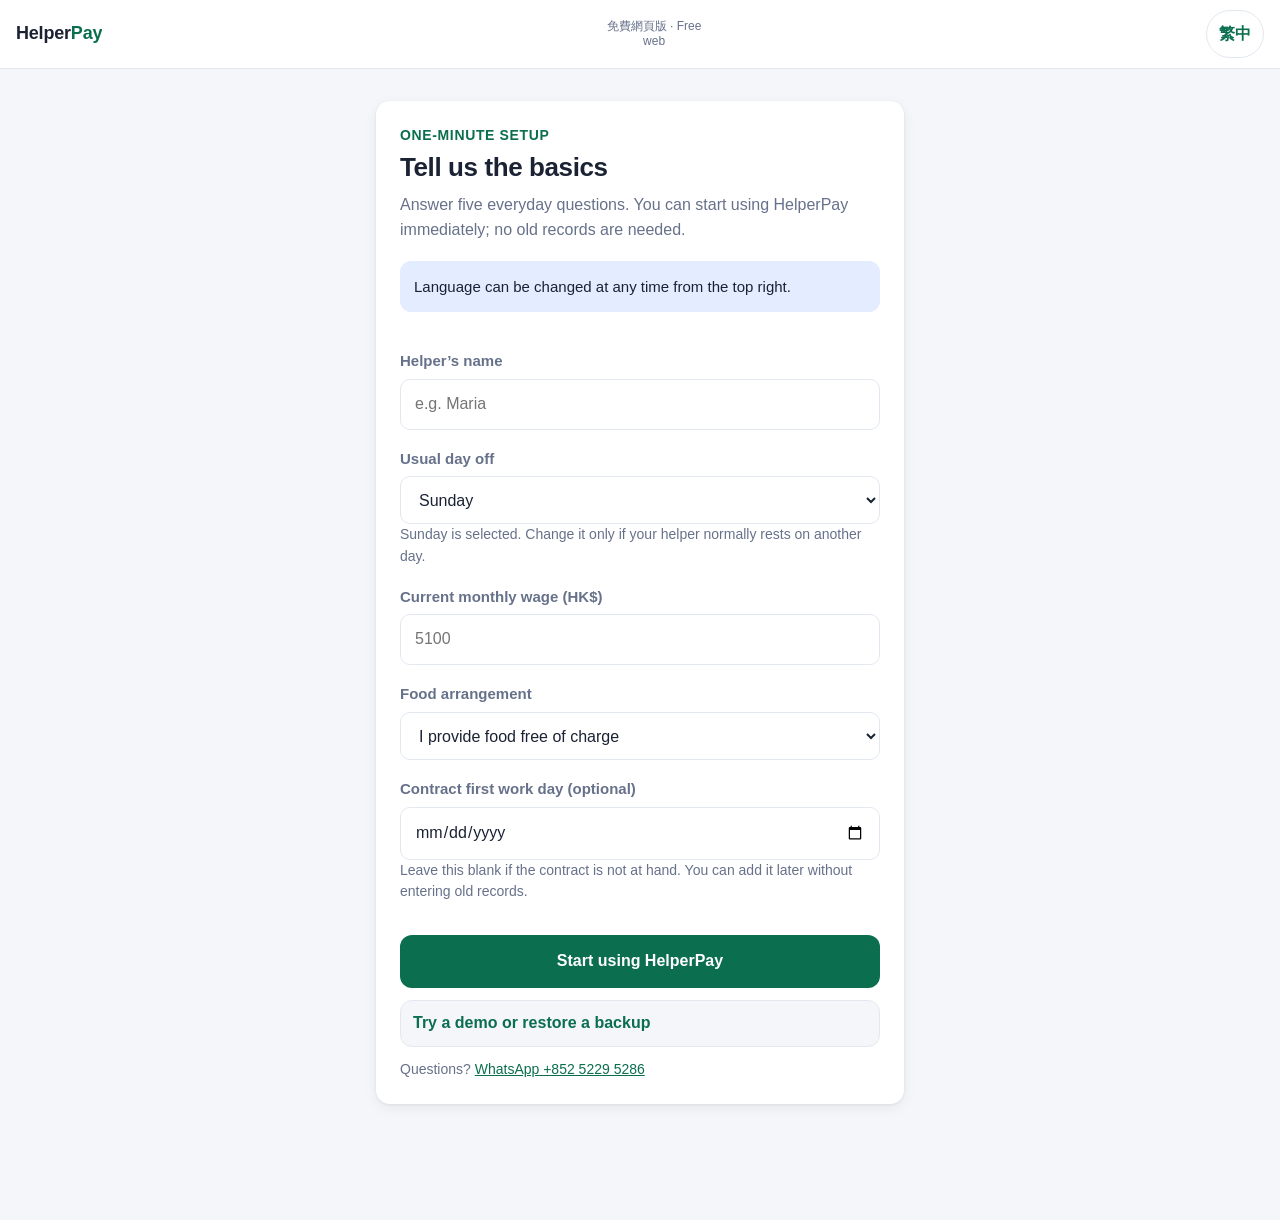
==== index.html @ 4599b057 "Publish free HelperPay ux15 review wording update" ====
<!DOCTYPE html>
<html lang="en">
<head>
  <meta charset="UTF-8">
  <meta name="viewport" content="width=device-width, initial-scale=1, viewport-fit=cover">
  <meta name="theme-color" content="#0b6e4f">
  <meta name="apple-mobile-web-app-capable" content="yes">
  <meta name="apple-mobile-web-app-status-bar-style" content="default">
  <meta name="apple-mobile-web-app-title" content="HelperPay">
  <title>HelperPay — HK domestic helper salary tracker</title>
  <link rel="manifest" href="manifest.webmanifest">
  <link rel="icon" href="icon-32.png" type="image/png" sizes="32x32">
  <link rel="apple-touch-icon" href="icon-180.png" sizes="180x180">
  <link rel="stylesheet" href="web/20260916-ux-15/app.css">
<link rel="stylesheet" href="web/20260916-ux-15/web.css"><meta name="helperpay-build" content="20260916-ux-15"></head>
<body>
  <header id="topbar">
    <div class="brand">Helper<span>Pay</span></div><span class="web-free-label">免費網頁版 · Free web</span>
    <div class="topbar-actions">
      <button id="language-toggle" class="header-language" type="button" data-language="zh-HK" aria-label="Switch language">繁中</button>
      <button id="mode-chip" class="mode-chip" style="display:none" aria-label="Employer">
        <span class="mode-chip-icon" aria-hidden="true">🔑</span><span class="mode-chip-label">Employer</span>
      </button>
    </div>
  </header>

  <main id="view"><p class="card">載入免費新版中… Loading the free update…<br>如未能載入，請連線後重試，切勿清除網站資料。 If loading fails, reconnect and reload; do not clear website data.</p></main><noscript>請啟用 JavaScript 以使用本機計算器。 Please enable JavaScript.</noscript>

  <nav id="tabbar" style="display:none"></nav>

  <div id="sheet-root"></div>

  <script src="web/20260916-ux-15/analytics.js"></script>
  <script src="web/20260916-ux-15/legal-model.js"></script>
  <script src="web/20260916-ux-15/contract-history.js"></script>
  <script src="web/20260916-ux-15/payment-ledger.js"></script>
  <script src="web/20260916-ux-15/engine.js"></script>
  <script src="web/20260916-ux-15/holidays.js"></script>
  <script src="web/20260916-ux-15/holiday-review.js"></script>
  <script src="web/20260916-ux-15/compliance.js"></script>
  <script src="web/20260916-ux-15/store.js"></script>
  <script src="web/20260916-ux-15/i18n.js"></script>
  <script src="web/20260916-ux-15/language.js"></script>
  <script src="web/20260916-ux-15/entry.js" data-web-app="web/20260916-ux-15/app.js"></script>
</body>
</html>
---- web/20260916-ux-15/app.css ----
/* HelperPay — mobile-first styles */
.sheet label.checkline { display:flex; gap:10px; align-items:flex-start; margin-top:16px; min-height:44px; }
.sheet label.checkline input { flex:0 0 22px; width:22px; height:22px; margin:0; padding:0; }
#holiday-error { white-space:pre-line; }

:root {
  --bg: #f4f6f9;
  --card: #ffffff;
  --text: #1a2233;
  --muted: #66718a;
  --line: #e3e8f0;
  --accent: #0b6e4f;
  --accent-soft: #e2f3ec;
  --blue: #2563eb;
  --blue-soft: #e4edff;
  --amber: #b45309;
  --amber-soft: #fdeeda;
  --red: #c0392b;
  --red-soft: #fde8e5;
  --green: #0b6e4f;
  --green-soft: #e2f3ec;
  --shadow: 0 1px 3px rgba(20, 30, 55, .08), 0 4px 14px rgba(20, 30, 55, .06);
  --radius: 14px;
  --tabbar-h: 4.25rem;
  /* Text that sits ON a filled accent/blue/red button. Dark mode lightens
     those fills, so white on them drops under WCAG AA; flip to dark ink. */
  --on-accent: #ffffff;
  --on-blue-soft: #1d4ed8;
  --on-amber-soft: #8a3d06;
  --on-line: #4a5468;
  --on-green-soft: #095c42;
  --on-red-soft: #9f2d21;
}

@media (prefers-color-scheme: dark) {
  :root {
    --bg: #12161f;
    --card: #1b2130;
    --text: #e8ecf4;
    --muted: #98a3ba;
    --line: #2a3245;
    --accent: #3dbd8e;
    --accent-soft: #17352a;
    --blue: #6c9bff;
    --blue-soft: #1c2947;
    --amber: #ffb45e;
    --amber-soft: #3a2a14;
    --red: #ff7b6b;
    --red-soft: #40201b;
    --green: #3dbd8e;
    --green-soft: #17352a;
    --shadow: 0 1px 3px rgba(0, 0, 0, .4);
    --on-accent: #0d1117;
    /* Dark mode already pairs light ink with very dark fills. */
    --on-blue-soft: #9dbcff;
    --on-amber-soft: #ffc98a;
    --on-line: #b6c0d4;
    --on-green-soft: #6fd3ab;
    --on-red-soft: #ffa79a;
  }
}

* { box-sizing: border-box; margin: 0; padding: 0; }

html { -webkit-text-size-adjust: 100%; font-size: 100%; }

body {
  font-family: -apple-system, BlinkMacSystemFont, "Segoe UI", Roboto, "Helvetica Neue", Arial, sans-serif;
  background: var(--bg);
  color: var(--text);
  font-size: 1rem;
  line-height: 1.55;
  min-height: 100vh;
  padding-bottom: calc(var(--tabbar-h) + env(safe-area-inset-bottom, 0px));
}
@supports (font: -apple-system-body) {
  html { font: -apple-system-body; }
  body { font-size:1rem; font-family: -apple-system, BlinkMacSystemFont, "Segoe UI", Roboto, "Helvetica Neue", Arial, sans-serif; line-height: 1.55; }
}

button { font: inherit; color: inherit; background: none; border: none; cursor: pointer; }
input, select, textarea {
  font: inherit; color: var(--text);
  background: var(--card);
  border: 1px solid var(--line);
  border-radius: 10px;
  padding: .75rem .875rem;
  min-height: 3rem;
  width: 100%;
}
input:focus, select:focus, textarea:focus { outline: 2px solid var(--accent); outline-offset: 1px; border-color: transparent; }
label { display: block; font-size: .9375rem; color: var(--muted); margin: 1.125rem 0 .4375rem; font-weight: 650; line-height: 1.45; }

/* ---------- header ---------- */

#topbar {
  position: sticky; top: 0; z-index: 30;
  background: var(--card);
  border-bottom: 1px solid var(--line);
  padding: calc(.625rem + env(safe-area-inset-top, 0px)) 1rem .625rem;
  display: flex; align-items: center; justify-content: space-between;
  gap: .75rem;
}
#topbar .brand { font-weight: 800; font-size: 1.125rem; letter-spacing: -.0125rem; min-width:0; overflow:hidden; text-overflow:ellipsis; white-space:nowrap; }
#topbar .brand span { color: var(--accent); }
.topbar-actions { display:flex; align-items:center; justify-content:flex-end; gap:.5rem; flex:0 0 auto; }
.header-language {
  min-width:3rem; min-height:3rem; padding:.5rem .75rem; border:1.5px solid var(--line);
  border-radius:999px; color:var(--accent); background:var(--card); font-weight:800;
}
.mode-chip {
  white-space:nowrap; flex-shrink:0;
  font-size: .875rem; font-weight: 700;
  padding: .5rem .75rem; border-radius: 999px;
  background: var(--accent-soft); color: var(--accent);
  /* Switching employer / helper hands the phone over; it must be easy to hit. */
  min-height: 3rem; display: inline-flex; align-items: center;
}
.mode-chip-icon { flex: 0 0 auto; }
.mode-chip-label { margin-left: .25rem; }
.mode-chip.helper { background: var(--blue-soft); color: var(--blue); }
.page-language-controls { display:flex; flex-wrap:wrap; gap:10px; margin:16px 0 24px; }
.page-language-controls button { width:auto; min-height:44px; }
.page-language-controls button[aria-pressed="true"] { background:var(--accent); color:var(--on-accent); }
[data-page-language][hidden], [data-page-switcher][hidden] { display:none !important; }
.guide .lang[data-page-language], .policy .lang[data-page-language] { border-top:0; margin-top:0; padding-top:0; }

/* ---------- layout ---------- */

#view { max-width: 560px; margin: 0 auto; padding: 1.125rem 1rem 2rem; }

.card {
  background: var(--card);
  border-radius: var(--radius);
  box-shadow: var(--shadow);
  padding: 1.125rem;
  margin-bottom: 1rem;
}
.card h2 { font-size: 1.125rem; line-height:1.35; margin-bottom: .75rem; }
.card h3 { margin: 1rem 0 .5rem; color: var(--muted); text-transform: uppercase; letter-spacing: .025rem; font-weight: 700; font-size: .875rem; }

.muted { color: var(--muted); font-size: .9375rem; }
.small { font-size: .875rem; }
.spread { display: flex; justify-content: space-between; align-items: center; gap: 10px; }
.row { display: flex; gap: 10px; align-items: center; }
.grow { flex: 1; }
.mt { margin-top: 12px; }

.language-row { align-items: center; }
.language-row h2 { margin-bottom: 2px; }
.language-switch {
  display: inline-flex; flex: 0 0 auto;
  padding: 3px; border-radius: 10px; background: var(--bg);
  border: 1px solid var(--line);
}
.language-switch button {
  padding: 7px 10px; border-radius: 7px; min-height: 44px;
  color: var(--muted); font-size: 12.5px; font-weight: 700;
  white-space: nowrap;
}
.language-switch button.active {
  color: var(--accent); background: var(--card); box-shadow: var(--shadow);
}

@media (max-width: 390px) {
  .language-row { align-items: flex-start; flex-direction: column; }
}

/* ---------- buttons ---------- */

.btn {
  display: inline-flex; align-items: center; justify-content: center; gap: 7px;
  padding: .875rem 1rem; border-radius: 12px;
  min-height:3rem; font-weight: 700; font-size: 1rem;
  background: var(--accent); color: var(--on-accent);
  width: 100%;
  transition: transform .06s ease;
}
.btn:active { transform: scale(.985); }
.btn.secondary { background: transparent; color: var(--accent); border: 1.5px solid var(--accent); }
.btn.ghost { background: transparent; color: var(--muted); border: 1.5px solid var(--line); }
.btn.danger { background: var(--red); }
.btn.blue { background: var(--blue); }
/* A privacy consent needs a full-size target, not a 13px default checkbox. */
.consent-row { min-height: 44px; align-items: center; gap: 10px; }
.consent-row input[type="checkbox"] { width: 22px; height: 22px; flex: 0 0 auto; }

/* 44px is the smallest target Apple's HIG accepts and Google asks for 48dp.
   Compact only means narrower, never shorter than a finger. */
.btn.compact { width: auto; padding: .625rem .875rem; font-size: .9375rem; border-radius: 10px; min-height: 3rem; }
.btn:disabled { background: var(--line); color: var(--muted); border-color: var(--line); cursor: not-allowed; box-shadow: none; }

/* big day-status choice buttons */
.choice-list { display: flex; flex-direction: column; gap: 10px; margin-top: 12px; }
.choice {
  display: flex; align-items: center; justify-content: space-between; gap: 10px;
  width: 100%;
  padding: 15px 16px;
  border: 1.5px solid var(--line);
  border-radius: 13px;
  background: var(--card);
  font-size: 1rem; font-weight: 600;
  text-align: left;
}
.choice .sub { display: block; font-size: .875rem; color: var(--muted); font-weight: 500; margin-top: .25rem; }
.choice .amt { font-weight: 800; font-size: 1rem; white-space: nowrap; }
.choice .amt.plus { color: var(--green); }
.choice .amt.minus { color: var(--red); }
.choice .amt.zero { color: var(--muted); }
.choice.selected { border-color: var(--accent); background: var(--accent-soft); }
.choice.selected .check { color: var(--accent); font-weight: 900; }

/* ---------- badges ---------- */

.badge {
  display: inline-block; padding: 3px 9px; border-radius: 999px;
  font-size: 12px; font-weight: 700; white-space: nowrap;
}
/* Ink for text sitting on a *-soft tint. The body colours of the same name sit
   on card/background instead and land just under 4.5:1 on these tints. */
.badge.rest { background: var(--blue-soft); color: var(--on-blue-soft); }
.badge.holiday { background: var(--amber-soft); color: var(--on-amber-soft); }
.badge.normal { background: var(--line); color: var(--on-line); }
.badge.plus { background: var(--green-soft); color: var(--on-green-soft); }
.badge.minus { background: var(--red-soft); color: var(--on-red-soft); }
.badge.approved { background: var(--green-soft); color: var(--on-green-soft); }
.badge.pending { background: var(--amber-soft); color: var(--on-amber-soft); }
.badge.draft { background: var(--line); color: var(--on-line); }

/* ---------- today ---------- */

.today-date { font-size: 1.375rem; font-weight: 800; letter-spacing: -.01875rem; }
.today-type { margin-top: 4px; }

.salary-hero { background:linear-gradient(145deg,var(--accent-soft),var(--card)); border:1px solid var(--line); }
.salary-hero .eyebrow { color:var(--accent); font-size:.875rem; font-weight:800; margin-bottom:.25rem; }
.salary-hero h1 { font-size:1.25rem; line-height:1.35; }
.salary-hero-amount { color:var(--accent); font-size:clamp(1.5rem,9vw,2rem); line-height:1.2; font-weight:900; margin:.625rem 0; white-space:nowrap; letter-spacing:-.02em; }
.salary-hero p:not(.eyebrow):not(.salary-hero-amount) { margin-top:.5rem; }

.stat-row { display: flex; gap: 10px; margin-top: 4px; }
.stat {
  flex: 1; background: var(--bg); border-radius: 12px; padding: 10px 12px;
}
.stat .v { font-size: 1.0625rem; font-weight: 800; overflow-wrap:anywhere; }
.stat .k { font-size: .8125rem; color: var(--muted); font-weight: 600; }
.stat .v.plus { color: var(--green); }
.stat .v.minus { color: var(--red); }

@media (max-width: 420px) {
  /* The role switch keeps its full accessible name, but shows its familiar
     icon on narrow phones so it cannot squeeze out the HelperPay brand. */
  .mode-chip { width: 3rem; padding: .5rem; justify-content: center; }
  .mode-chip-label { display: none; }

  /* At larger system text sizes, give the amount a full row instead of
     breaking a currency value into hard-to-read fragments. */
  .stat-row { display: grid; grid-template-columns: repeat(2, minmax(0, 1fr)); }
  .stat-row .stat:last-child { grid-column: 1 / -1; }
  .stat .v { overflow-wrap: normal; word-break: normal; }
  .stat-row .stat:last-child .v { white-space: nowrap; }

  /* Long holiday names may move below their date, but never widen the page. */
  .stmt-line { flex-wrap: wrap; }
  .stmt-line > span { min-width: 0; max-width: 100%; }
  .stmt-line .badge { max-width: 100%; white-space: normal; overflow-wrap: anywhere; }
}

/* ---------- calendar ---------- */

.cal-head { display: flex; gap: 8px; align-items: center; justify-content: space-between; margin-bottom: 10px; }
.cal-head .title { font-size: 17px; font-weight: 800; }
.cal-head .month-picker { min-width:0; min-height:44px; padding:4px; text-align:center; border-radius:8px; overflow-wrap:anywhere; }
.month-shortcut { margin:0 0 12px; text-align:center; }
.month-shortcut .btn { width:auto; }
.cal-head button:focus-visible { outline:2px solid var(--accent); outline-offset:2px; }
.nav-btn {
  width: 44px; height: 44px; flex:0 0 44px; border-radius: 10px;
  border: 1.5px solid var(--line); font-size: 17px; font-weight: 700;
  display: flex; align-items: center; justify-content: center;
}
.cal-grid { display: grid; grid-template-columns: repeat(7, minmax(0, 1fr)); gap: 4px; }
.cal-dow { text-align: center; font-size: 11px; font-weight: 700; color: var(--muted); padding: 4px 0; }
.cal-dow.sun { color: var(--red); }
.cal-cell {
  /* Fixed minimum height, flexible width: intrinsic button/aspect-ratio sizing
     must not expand a seven-column grid beyond a small phone's viewport. */
  min-width: 0; width: 100%; min-height: 58px;
  border-radius: 10px;
  border: 1.5px solid transparent;
  display: flex; flex-direction: column; align-items: center; justify-content: flex-start;
  padding: 5px 0; gap: 2px;
  font-size: 14px; font-weight: 600;
  position: relative;
  background: transparent;
}
.cal-cell:not(.empty):not(.outside) { background: var(--card); box-shadow: var(--shadow); }
.cal-cell.outside { color: var(--line); }
.cal-cell.today { border-color: var(--accent); }
.cal-cell.rest { color: var(--blue); }
.cal-cell.holiday { color: var(--amber); font-weight: 800; }
/* statutory holidays stand out with a tinted cell */
.cal-cell.holiday:not(.empty):not(.outside) { background: var(--amber-soft); }
.cal-cell .dots { display: flex; gap: 3px; height: 5px; }
.cal-cell .dot { width: 5px; height: 5px; border-radius: 50%; }
.dot.rest { background: var(--blue); }
.dot.holiday { background: var(--amber); }
.cal-cell .mark { font-size: 10.5px; font-weight: 800; line-height: 1; }
.mark.plus { color: var(--green); }
.mark.minus { color: var(--red); }
.mark.pend { color: var(--amber); }
.cal-cell.pending { border: 1.5px dashed var(--amber); }
@media (max-width: 360px) {
  .calendar-card { padding-left: 6px; padding-right: 6px; }
}

/* pending day-log approval rows (Today tab) */
.pending-row {
  display: flex; align-items: center; gap: 10px;
  padding: 10px 0; border-bottom: 1px dashed var(--line);
  cursor: pointer;
}
.pending-row:last-of-type { border-bottom: none; }
.pending-row .btn.compact { width: auto; flex: none; }
.pending-row [data-approve-log] { width: 44px; padding: 8px 0; }
/* named holiday list under the calendar grid */
.hol-list { margin-top: 12px; border-top: 1px dashed var(--line); }
.hol-item {
  display: flex; align-items: center; gap: 8px;
  width: 100%; padding: 8px 2px; text-align: left; min-height: 44px;
  border-bottom: 1px dashed var(--line);
  font-size: 13.5px;
}
.hol-item:last-child { border-bottom: none; }
.hol-item .dot { width: 9px; height: 9px; border-radius: 50%; flex: none; }
.hol-item b { white-space: nowrap; color: var(--amber); }
.hol-item .nm { color: var(--muted); }

.cal-legend { display: flex; flex-wrap: wrap; gap: 12px; margin-top: 12px; font-size: 12px; color: var(--muted); }
.cal-legend .item { display: flex; align-items: center; gap: 5px; }
/* legend dots/marks live outside .cal-cell, so give them their own sizing */
.cal-legend .dot { width: 9px; height: 9px; border-radius: 50%; flex: none; }
.cal-legend .mark { font-size: 12px; font-weight: 800; }

/* ---------- salary statement ---------- */

.stmt-total.provisional { background: var(--bg); color: var(--text); }

.stmt-line { display: flex; justify-content: space-between; gap: 10px; padding: 7px 0; border-bottom: 1px dashed var(--line); font-size: 14.5px; }
.stmt-line:last-child { border-bottom: none; }
.stmt-line .lbl { color: var(--muted); }
.stmt-line .lbl b { color: var(--text); }
.stmt-line .val { font-weight: 700; white-space: nowrap; }
.stmt-line .val.plus { color: var(--green); }
.stmt-line .val.minus { color: var(--red); }
.stmt-line.sub { padding-left: 14px; font-size: 13.5px; }
.stmt-total {
  display: flex; justify-content: space-between; align-items: center;
  margin-top: 10px; padding: 13px 14px;
  background: var(--accent-soft); border-radius: 12px;
  font-weight: 800; font-size: 16px; color: var(--accent);
}
.stmt-total .amt { font-size: 20px; }

.payment-item { border: 1.5px solid var(--line); border-radius: 12px; padding: 12px 14px; margin-top: 10px; }
.thumbs { display: flex; gap: 8px; flex-wrap: wrap; margin-top: 10px; }
.thumbnail-button { padding:0; border:0; background:transparent; border-radius:8px; cursor:pointer; }
.thumbnail-button:focus-visible { outline:3px solid var(--accent); outline-offset:3px; }
.thumbs img {
  width: 74px; height: 74px; object-fit: cover; border-radius: 10px;
  border: 1px solid var(--line); cursor: pointer;
}

/* ---------- settings ---------- */

.holiday-row { display: flex; align-items: center; gap: 8px; padding: 8px 0; border-bottom: 1px dashed var(--line); font-size: 13.5px; }
.holiday-row .date { font-weight: 700; white-space: nowrap; }
.holiday-row .name { flex: 1; color: var(--muted); }
.holiday-row .del { color: var(--red); font-weight: 800; padding: 4px 8px; }

.banner {
  background: var(--amber-soft); color: var(--on-amber-soft);
  border-radius: 12px; padding: 11px 14px; font-size: 13.5px; font-weight: 600;
  margin-bottom: 14px;
}

/* Newer code is deployed while this page still runs the previous rules. */
.update-banner {
  position: fixed; left: 0; right: 0; top: 0; z-index: 90;
  display: flex; align-items: center; justify-content: space-between; gap: 10px;
  padding: calc(8px + env(safe-area-inset-top, 0px)) 14px 8px;
  background: var(--amber-soft); color: var(--on-amber-soft);
  font-size: 13px; font-weight: 700; line-height: 1.35;
  box-shadow: 0 1px 6px rgba(0, 0, 0, .14);
}
.update-banner span { min-width: 0; }
.update-banner .btn { flex: 0 0 auto; }
/* Make room for it rather than hiding the header's mode control. */
body.update-pending { padding-top: var(--update-banner-h, 0px); }
body.update-pending #topbar { top: var(--update-banner-h, 0px); }

.legal-status {
  border: 1.5px solid var(--line); border-radius: 12px; padding: 12px 14px;
  font-size: 13px;
}
.legal-status p { margin-top: 5px; color: var(--muted); }
.legal-status ul { margin: 8px 0 0 18px; color: var(--muted); }
.legal-status li { margin-top: 4px; }
.legal-status code { display: block; margin-top: 7px; font-size: 11px; color: var(--muted); overflow-wrap: anywhere; }
.legal-status.ready { background: var(--green-soft); border-color: var(--green); }
.legal-status.ready > b { color: var(--green); }
.form-error { margin-top: 12px; padding: 10px; border: 1px solid var(--red); border-radius: 8px; color: var(--red); }
.form-error[hidden] { display: none; }
.issue-list { padding-left: 0; list-style: none; margin-left: 0 !important; }
.issue-list li { padding: 10px 0; border-bottom: 1px solid var(--line); }
.issue-list li .btn { margin-top: 6px; }
.history-date-list { margin: 8px 0 !important; padding: 0 !important; list-style: none; }
.history-date-list li { border: 0; padding: 2px 0; }
.history-date-list li { color: var(--muted); overflow-wrap: anywhere; }
details > summary { cursor: pointer; padding: 10px 0; font-weight: 600; min-height: 44px; display: flex; align-items: center; }
.legal-status.blocked { background: var(--amber-soft); border-color: var(--amber); }
.legal-status.blocked > b { color: var(--amber); }

/* ---------- tab bar ---------- */

#tabbar {
  position: fixed; bottom: 0; left: 0; right: 0; z-index: 30;
  background: var(--card);
  border-top: 1px solid var(--line);
  display: flex;
  min-height: calc(var(--tabbar-h) + env(safe-area-inset-bottom, 0px));
  padding-bottom: env(safe-area-inset-bottom, 0px);
}
#tabbar button {
  flex: 1; display: flex; flex-direction: column; align-items: center; justify-content: center; gap: 2px;
  font-size: .8125rem; font-weight: 700; color: var(--muted); line-height:1.2;
}
#tabbar button .ico { font-size: 1.375rem; line-height: 1; }
#tabbar button.active { color: var(--accent); }

/* ---------- bottom sheet & modal ---------- */

.overlay {
  position: fixed; inset: 0; z-index: 50;
  background: rgba(10, 14, 22, .45);
  display: flex; align-items: flex-end; justify-content: center;
  animation: fadeIn .15s ease;
}
.overlay.center { align-items: center; padding: 20px; }
@keyframes fadeIn { from { opacity: 0; } to { opacity: 1; } }

.sheet {
  background: var(--card);
  width: 100%; max-width: 560px;
  border-radius: 20px 20px 0 0;
  padding: 1.25rem 1.125rem calc(1.5rem + env(safe-area-inset-bottom, 0px));
  max-height: 88vh; overflow-y: auto;
  animation: slideUp .2s ease;
}
.overlay.center .sheet { border-radius: 20px; max-height: 86vh; }
.overlay.native-sheet { display:contents; }
dialog.sheet { position:fixed; inset:auto 0 0; margin:0 auto; border:0; color:var(--text); }
.overlay.center dialog.sheet { inset:0; margin:auto; height:fit-content; max-width:min(560px, calc(100vw - 40px)); }
dialog.sheet::backdrop { background:rgba(10, 14, 22, .45); }
.image-sheet .payment-image { display:block; width:100%; max-height:65vh; object-fit:contain; margin-top:12px; }
@keyframes slideUp { from { transform: translateY(30px); opacity: .6; } to { transform: none; opacity: 1; } }
.sheet h2 { font-size: 1.25rem; line-height:1.35; margin-bottom: .25rem; }
.sheet-toolbar { display: flex; justify-content: flex-end; margin-bottom: 10px; }
.sheet-toolbar button { min-height: 44px; }
[aria-invalid="true"] { border-color: var(--red); outline: 2px solid var(--red); outline-offset: 2px; }
.sheet .grab { width: 40px; height: 4px; border-radius: 2px; background: var(--line); margin: 0 auto 12px; }

.img-viewer {
  position: fixed; inset: 0; z-index: 60; background: rgba(0,0,0,.92);
  display: flex; align-items: center; justify-content: center;
}
.img-viewer img { max-width: 96vw; max-height: 88vh; border-radius: 6px; }
.img-viewer .close { position: absolute; top: calc(14px + env(safe-area-inset-top, 0px)); right: 16px; color: #fff; font-size: 30px; font-weight: 700; }

/* ---------- approval screen ---------- */

.approve-amount { font-size: 34px; font-weight: 900; letter-spacing: -.5px; color: var(--accent); margin: 6px 0 2px; }

/* ---------- onboarding ---------- */

.onboarding-card { margin-top: .625rem; padding: 1.25rem; }
.onboarding-progress { display: flex; align-items: center; gap: 7px; margin-bottom: 22px; }
.onboarding-progress::before {
  content: ''; width: 28px; height: 3px; border-radius: 99px; background: var(--accent);
  margin-right: 3px;
}
.onboarding-progress span {
  width: 25px; height: 25px; display: inline-flex; align-items: center; justify-content: center;
  border-radius: 50%; border: 1.5px solid var(--line); color: var(--muted);
  font-size: 11px; font-weight: 800;
}
.onboarding-progress span.active { background: var(--accent); border-color: var(--accent); color: var(--on-accent); }
.onboarding-progress span.done { background: var(--accent-soft); border-color: var(--accent); color: var(--accent); }
.onboarding-heading { margin-bottom: 1.125rem; }
.onboarding-heading .eyebrow {
  color: var(--accent); font-size: .875rem; font-weight: 800; letter-spacing: .04rem;
  text-transform: uppercase; margin-bottom: 4px;
}
.onboarding-heading h1 { font-size: 1.625rem; line-height: 1.25; letter-spacing: -.025rem; }
.onboarding-heading > p:last-child { color: var(--muted); font-size: 1rem; margin-top: .625rem; }
.onboarding-language {
  padding: 12px 0 16px; margin-bottom: 4px; border-top: 1px solid var(--line);
  border-bottom: 1px solid var(--line);
}
.onboarding-actions, .onboarding-checklist { display: flex; flex-direction: column; margin: 8px 0 16px; }
.onboarding-actions > div, .onboarding-checklist > div {
  display: flex; align-items: flex-start; gap: 12px; padding: 13px 0;
  border-bottom: 1px solid var(--line);
}
.onboarding-actions > div:last-child, .onboarding-checklist > div:last-child { border-bottom: 0; }
.onboarding-actions p, .onboarding-checklist p { display: flex; flex-direction: column; gap: 2px; }
.onboarding-actions b, .onboarding-checklist b { font-size: 15px; }
.onboarding-actions small, .onboarding-checklist small { color: var(--muted); font-size: 12.5px; }
.onboarding-icon {
  display: inline-flex; align-items: center; justify-content: center; flex: 0 0 38px;
  width: 38px; height: 38px; border-radius: 10px; background: var(--accent-soft); font-size: 20px;
}
.onboarding-checklist > div > span {
  display: inline-flex; align-items: center; justify-content: center; flex: 0 0 26px;
  width: 26px; height: 26px; border-radius: 50%; color: var(--accent);
  background: var(--accent-soft); font-size: 14px; font-weight: 900;
}
.onboarding-note {
  background: var(--blue-soft); color: var(--text); border-radius: 11px;
  padding: .875rem; margin: .25rem 0 1rem; font-size: .9375rem;
}
.optional-setup, .plain-explanation {
  border: 1px solid var(--line); border-radius: 12px; padding: 0 12px;
  background: var(--bg);
}
.optional-setup[open], .plain-explanation[open] { padding-bottom: 14px; }
.optional-setup > summary, .plain-explanation > summary { color: var(--accent); }
.progressive-setup .eyebrow {
  color: var(--accent); font-size: 12px; font-weight: 800; letter-spacing: .7px;
  text-transform: uppercase; margin-bottom: 4px;
}
.setup-next {
  margin-top: 14px; padding: 14px; border: 1.5px solid var(--accent);
  border-radius: 12px; background: var(--accent-soft);
}
.setup-next p { margin: 8px 0 12px; }

@media (min-width: 480px) {
  .onboarding-card { padding: 24px; }
}

@media (min-width: 600px) {
  #view { padding-top: 22px; }
}
:where([hidden]) { display: none !important; }
.setup-section { border: 0; padding: 0; margin: 1.25rem 0; min-width: 0; }
.setup-section legend { font-weight: 750; font-size: 1.1rem; }
.mark.recorded { color: var(--accent); }
.settings-group > summary, .holiday-year > summary { cursor: pointer; padding: 12px 0; min-height: 44px; font-weight: 750; }
.day-optional > summary, .reminder-card details > summary, [data-range-options] > summary {
  cursor: pointer; min-height: 44px; display: flex; align-items: center; font-weight: 700; color: var(--accent);
}
.settings-group > .card { box-shadow: none; border-radius: 0; padding: 20px 0; margin: 0; border-bottom: 1px solid var(--line); }
.settings-group > .card:last-child { border-bottom: 0; }
.settings-shortcuts { flex-wrap: wrap; margin-bottom: 16px; }
.settings-summary { margin: 12px 0; display: grid; grid-template-columns: minmax(0, 1fr) minmax(0, 1fr); gap: 8px 16px; }
.settings-summary dt { color: var(--muted); font-size: .875rem; }
.settings-summary dd { margin: 0; overflow-wrap: anywhere; }
#recipient-content [aria-pressed="true"] { color: var(--accent); border-color: var(--accent); box-shadow: inset 0 0 0 1px var(--accent); }
[data-task-range][aria-pressed="true"] { background: #0b6e4f; border-color: #0b6e4f; color: #fff; }
[data-task-range] { flex: 1 1 70px; }
[data-task-scope] { flex:1 1 100px; }
[data-task-scope][aria-pressed="true"] { background:var(--accent); border-color:var(--accent); color:var(--card); }
.review-confirm input { width: 22px; height: 22px; flex: 0 0 22px; margin: 0; }
.review-confirm { align-items: flex-start; min-height: 44px; }
.pay-history { padding-left: 22px; margin: 16px 0; }
.pay-history li + li { margin-top: 14px; }
.pay-history p { margin: 6px 0; }
.pay-history-row { min-inline-size: 0; border: 1px solid var(--line); margin-top: 16px; }
.pay-history-row legend { font-weight: 750; padding: 0 6px; }

/* Available to a screen reader, invisible on screen. */
.sr-only {
  position: absolute; width: 1px; height: 1px; padding: 0; margin: -1px;
  overflow: hidden; clip: rect(0 0 0 0); clip-path: inset(50%); white-space: nowrap; border: 0;
}
---- web/20260916-ux-15/web.css ----
.web-upgrade { max-width: 680px; margin: 16px auto; }
.web-upgrade h1 { font-size: 1.65rem; line-height: 1.3; margin: 20px 0 12px; }
.web-upgrade p, .web-upgrade li { font-size: 1rem; line-height: 1.6; }
.web-upgrade ul { margin: 16px 0; padding-left: 24px; }
.web-upgrade .row { flex-wrap: wrap; gap: 8px; }
.web-check { cursor: pointer; margin: 18px 0; font-size: 1rem; }
.web-check input { width: 24px; height: 24px; flex: 0 0 24px; margin: 0 12px 0 0; }
.web-check span { line-height: 1.5; }
.web-free-label {font-size:12px;color:var(--muted,#596576);margin:0 8px;white-space:normal;max-width:100px;flex-shrink:0;line-height:1.25;text-align:center}
@media (max-width: 479px) {
  /* Keep the product name and the always-available language switch readable on
     a phone. The page itself still identifies this as the free web edition. */
  .web-free-label { display: none; }
}
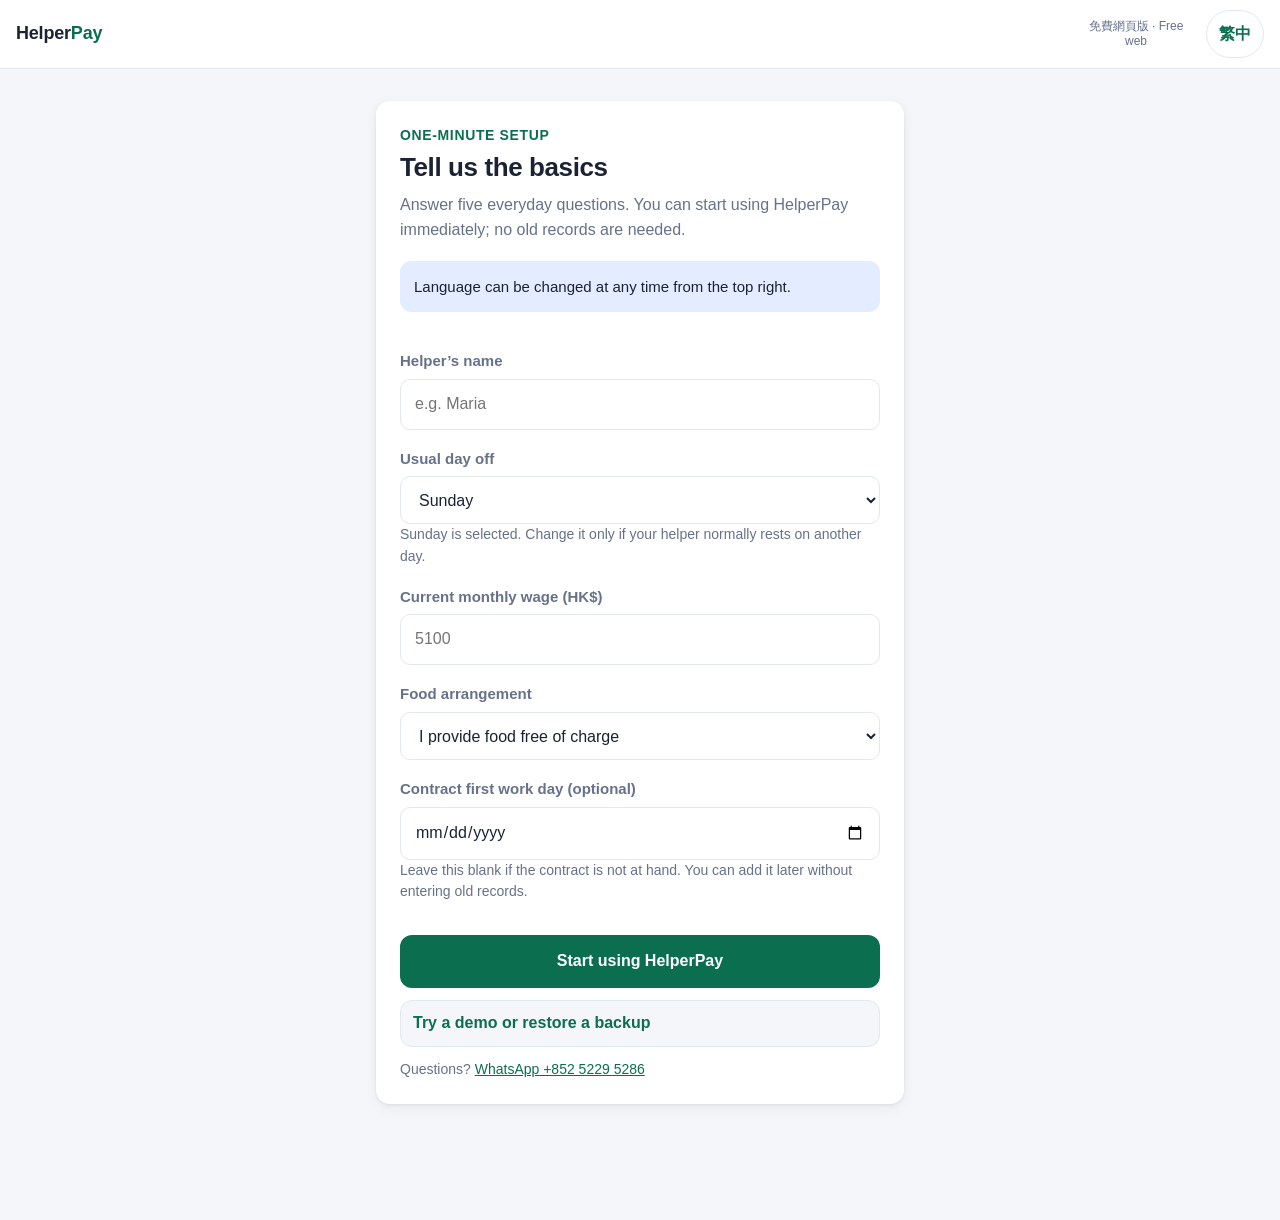
==== commit c8c37e93: "Publish free HelperPay ux16 accessibility update" ====
--- a/index.html
+++ b/index.html
@@ -11,8 +11,8 @@
   <link rel="manifest" href="manifest.webmanifest">
   <link rel="icon" href="icon-32.png" type="image/png" sizes="32x32">
   <link rel="apple-touch-icon" href="icon-180.png" sizes="180x180">
-  <link rel="stylesheet" href="web/20260916-ux-15/app.css">
-<link rel="stylesheet" href="web/20260916-ux-15/web.css"><meta name="helperpay-build" content="20260916-ux-15"></head>
+  <link rel="stylesheet" href="web/20260916-ux-16/app.css">
+<link rel="stylesheet" href="web/20260916-ux-16/web.css"><meta name="helperpay-build" content="20260916-ux-16"></head>
 <body>
   <header id="topbar">
     <div class="brand">Helper<span>Pay</span></div><span class="web-free-label">免費網頁版 · Free web</span>
@@ -30,17 +30,17 @@
 
   <div id="sheet-root"></div>
 
-  <script src="web/20260916-ux-15/analytics.js"></script>
-  <script src="web/20260916-ux-15/legal-model.js"></script>
-  <script src="web/20260916-ux-15/contract-history.js"></script>
-  <script src="web/20260916-ux-15/payment-ledger.js"></script>
-  <script src="web/20260916-ux-15/engine.js"></script>
-  <script src="web/20260916-ux-15/holidays.js"></script>
-  <script src="web/20260916-ux-15/holiday-review.js"></script>
-  <script src="web/20260916-ux-15/compliance.js"></script>
-  <script src="web/20260916-ux-15/store.js"></script>
-  <script src="web/20260916-ux-15/i18n.js"></script>
-  <script src="web/20260916-ux-15/language.js"></script>
-  <script src="web/20260916-ux-15/entry.js" data-web-app="web/20260916-ux-15/app.js"></script>
+  <script src="web/20260916-ux-16/analytics.js"></script>
+  <script src="web/20260916-ux-16/legal-model.js"></script>
+  <script src="web/20260916-ux-16/contract-history.js"></script>
+  <script src="web/20260916-ux-16/payment-ledger.js"></script>
+  <script src="web/20260916-ux-16/engine.js"></script>
+  <script src="web/20260916-ux-16/holidays.js"></script>
+  <script src="web/20260916-ux-16/holiday-review.js"></script>
+  <script src="web/20260916-ux-16/compliance.js"></script>
+  <script src="web/20260916-ux-16/store.js"></script>
+  <script src="web/20260916-ux-16/i18n.js"></script>
+  <script src="web/20260916-ux-16/language.js"></script>
+  <script src="web/20260916-ux-16/entry.js" data-web-app="web/20260916-ux-16/app.js"></script>
 </body>
 </html>
--- a/web/20260916-ux-16/app.css
+++ b/web/20260916-ux-16/app.css
@@ -0,0 +1,619 @@
+/* HelperPay — mobile-first styles */
+.sheet label.checkline { display:flex; gap:10px; align-items:flex-start; margin-top:16px; min-height:44px; }
+.sheet label.checkline input { flex:0 0 22px; width:22px; height:22px; margin:0; padding:0; }
+#holiday-error { white-space:pre-line; }
+
+:root {
+  --bg: #f4f6f9;
+  --card: #ffffff;
+  --text: #1a2233;
+  --muted: #66718a;
+  --line: #e3e8f0;
+  --accent: #0b6e4f;
+  --accent-soft: #e2f3ec;
+  --blue: #2563eb;
+  --blue-soft: #e4edff;
+  --amber: #b45309;
+  --amber-soft: #fdeeda;
+  --red: #c0392b;
+  --red-soft: #fde8e5;
+  --green: #0b6e4f;
+  --green-soft: #e2f3ec;
+  --shadow: 0 1px 3px rgba(20, 30, 55, .08), 0 4px 14px rgba(20, 30, 55, .06);
+  --radius: 14px;
+  --tabbar-h: 4.25rem;
+  /* Text that sits ON a filled accent/blue/red button. Dark mode lightens
+     those fills, so white on them drops under WCAG AA; flip to dark ink. */
+  --on-accent: #ffffff;
+  --on-blue-soft: #1d4ed8;
+  --on-amber-soft: #8a3d06;
+  --on-line: #4a5468;
+  --on-green-soft: #095c42;
+  --on-red-soft: #9f2d21;
+}
+
+@media (prefers-color-scheme: dark) {
+  :root {
+    --bg: #12161f;
+    --card: #1b2130;
+    --text: #e8ecf4;
+    --muted: #98a3ba;
+    --line: #2a3245;
+    --accent: #3dbd8e;
+    --accent-soft: #17352a;
+    --blue: #6c9bff;
+    --blue-soft: #1c2947;
+    --amber: #ffb45e;
+    --amber-soft: #3a2a14;
+    --red: #ff7b6b;
+    --red-soft: #40201b;
+    --green: #3dbd8e;
+    --green-soft: #17352a;
+    --shadow: 0 1px 3px rgba(0, 0, 0, .4);
+    --on-accent: #0d1117;
+    /* Dark mode already pairs light ink with very dark fills. */
+    --on-blue-soft: #9dbcff;
+    --on-amber-soft: #ffc98a;
+    --on-line: #b6c0d4;
+    --on-green-soft: #6fd3ab;
+    --on-red-soft: #ffa79a;
+  }
+}
+
+* { box-sizing: border-box; margin: 0; padding: 0; }
+
+html { -webkit-text-size-adjust: 100%; font-size: 100%; }
+
+body {
+  font-family: -apple-system, BlinkMacSystemFont, "Segoe UI", Roboto, "Helvetica Neue", Arial, sans-serif;
+  background: var(--bg);
+  color: var(--text);
+  font-size: 1rem;
+  line-height: 1.55;
+  min-height: 100vh;
+  padding-bottom: calc(var(--tabbar-h) + env(safe-area-inset-bottom, 0px));
+}
+@supports (font: -apple-system-body) {
+  html { font: -apple-system-body; }
+  body { font-size:1rem; font-family: -apple-system, BlinkMacSystemFont, "Segoe UI", Roboto, "Helvetica Neue", Arial, sans-serif; line-height: 1.55; }
+}
+
+button { font: inherit; color: inherit; background: none; border: none; cursor: pointer; }
+input, select, textarea {
+  font: inherit; color: var(--text);
+  background: var(--card);
+  border: 1px solid var(--line);
+  border-radius: 10px;
+  padding: .75rem .875rem;
+  min-height: 3rem;
+  width: 100%;
+}
+input:focus, select:focus, textarea:focus { outline: 2px solid var(--accent); outline-offset: 1px; border-color: transparent; }
+label { display: block; font-size: .9375rem; color: var(--muted); margin: 1.125rem 0 .4375rem; font-weight: 650; line-height: 1.45; }
+
+/* ---------- header ---------- */
+
+#topbar {
+  position: sticky; top: 0; z-index: 30;
+  background: var(--card);
+  border-bottom: 1px solid var(--line);
+  padding: calc(.625rem + env(safe-area-inset-top, 0px)) 1rem .625rem;
+  display: flex; align-items: center; justify-content: space-between; flex-wrap: wrap;
+  gap: .75rem;
+}
+#topbar .brand {
+  flex: 1 1 7rem; min-width: 7rem;
+  font-weight: 800; font-size: 1.125rem; letter-spacing: -.0125rem;
+  white-space: nowrap;
+}
+#topbar .brand span { color: var(--accent); }
+.topbar-actions { display:flex; align-items:center; justify-content:flex-end; gap:.5rem; flex:0 1 auto; min-width:0; }
+.header-language {
+  min-width:3rem; min-height:3rem; padding:.5rem .75rem; border:1.5px solid var(--line);
+  border-radius:999px; color:var(--accent); background:var(--card); font-weight:800;
+}
+.mode-chip {
+  white-space:nowrap; flex-shrink:0;
+  font-size: .875rem; font-weight: 700;
+  padding: .5rem .75rem; border-radius: 999px;
+  background: var(--accent-soft); color: var(--accent);
+  /* Switching employer / helper hands the phone over; it must be easy to hit. */
+  min-height: 3rem; display: inline-flex; align-items: center;
+}
+.mode-chip-icon { flex: 0 0 auto; }
+.mode-chip-label { margin-left: .25rem; }
+.mode-chip.helper { background: var(--blue-soft); color: var(--blue); }
+.page-language-controls { display:flex; flex-wrap:wrap; gap:10px; margin:16px 0 24px; }
+.page-language-controls button { width:auto; min-height:44px; }
+.page-language-controls button[aria-pressed="true"] { background:var(--accent); color:var(--on-accent); }
+[data-page-language][hidden], [data-page-switcher][hidden] { display:none !important; }
+.guide .lang[data-page-language], .policy .lang[data-page-language] { border-top:0; margin-top:0; padding-top:0; }
+
+/* ---------- layout ---------- */
+
+#view { max-width: 560px; margin: 0 auto; padding: 1.125rem 1rem 2rem; }
+
+.card {
+  background: var(--card);
+  border-radius: var(--radius);
+  box-shadow: var(--shadow);
+  padding: 1.125rem;
+  margin-bottom: 1rem;
+}
+.card h2 { font-size: 1.125rem; line-height:1.35; margin-bottom: .75rem; }
+.card h3 { margin: 1rem 0 .5rem; color: var(--muted); text-transform: uppercase; letter-spacing: .025rem; font-weight: 700; font-size: .875rem; }
+
+.muted { color: var(--muted); font-size: .9375rem; }
+.small { font-size: .875rem; }
+.spread { display: flex; justify-content: space-between; align-items: center; gap: 10px; }
+.row { display: flex; gap: 10px; align-items: center; }
+.grow { flex: 1; }
+.mt { margin-top: 12px; }
+
+.language-row { align-items: center; }
+.language-row h2 { margin-bottom: 2px; }
+.language-switch {
+  display: inline-flex; flex: 0 0 auto;
+  padding: 3px; border-radius: 10px; background: var(--bg);
+  border: 1px solid var(--line);
+}
+.language-switch button {
+  padding: 7px 10px; border-radius: 7px; min-height: 44px;
+  color: var(--muted); font-size: 12.5px; font-weight: 700;
+  white-space: nowrap;
+}
+.language-switch button.active {
+  color: var(--accent); background: var(--card); box-shadow: var(--shadow);
+}
+
+@media (max-width: 390px) {
+  .language-row { align-items: flex-start; flex-direction: column; }
+}
+
+/* ---------- buttons ---------- */
+
+.btn {
+  display: inline-flex; align-items: center; justify-content: center; gap: 7px;
+  padding: .875rem 1rem; border-radius: 12px;
+  min-height:3rem; font-weight: 700; font-size: 1rem;
+  background: var(--accent); color: var(--on-accent);
+  width: 100%;
+  transition: transform .06s ease;
+}
+.btn:active { transform: scale(.985); }
+.btn.secondary { background: transparent; color: var(--accent); border: 1.5px solid var(--accent); }
+.btn.ghost { background: transparent; color: var(--muted); border: 1.5px solid var(--line); }
+.btn.danger { background: var(--red); }
+.btn.blue { background: var(--blue); }
+/* A privacy consent needs a full-size target, not a 13px default checkbox. */
+.consent-row { min-height: 44px; align-items: center; gap: 10px; }
+.consent-row input[type="checkbox"] { width: 22px; height: 22px; flex: 0 0 auto; }
+
+/* 44px is the smallest target Apple's HIG accepts and Google asks for 48dp.
+   Compact only means narrower, never shorter than a finger. */
+.btn.compact { width: auto; padding: .625rem .875rem; font-size: .9375rem; border-radius: 10px; min-height: 3rem; }
+.btn:disabled { background: var(--line); color: var(--muted); border-color: var(--line); cursor: not-allowed; box-shadow: none; }
+
+/* big day-status choice buttons */
+.choice-list { display: flex; flex-direction: column; gap: 10px; margin-top: 12px; }
+.choice {
+  display: flex; align-items: center; justify-content: space-between; gap: 10px;
+  width: 100%;
+  padding: 15px 16px;
+  border: 1.5px solid var(--line);
+  border-radius: 13px;
+  background: var(--card);
+  font-size: 1rem; font-weight: 600;
+  text-align: left;
+}
+.choice .sub { display: block; font-size: .875rem; color: var(--muted); font-weight: 500; margin-top: .25rem; }
+.choice .amt { font-weight: 800; font-size: 1rem; white-space: nowrap; }
+.choice .amt.plus { color: var(--green); }
+.choice .amt.minus { color: var(--red); }
+.choice .amt.zero { color: var(--muted); }
+.choice.selected { border-color: var(--accent); background: var(--accent-soft); }
+.choice.selected .check { color: var(--accent); font-weight: 900; }
+
+/* ---------- badges ---------- */
+
+.badge {
+  display: inline-block; padding: 3px 9px; border-radius: 999px;
+  font-size: 12px; font-weight: 700; white-space: nowrap;
+}
+/* Ink for text sitting on a *-soft tint. The body colours of the same name sit
+   on card/background instead and land just under 4.5:1 on these tints. */
+.badge.rest { background: var(--blue-soft); color: var(--on-blue-soft); }
+.badge.holiday { background: var(--amber-soft); color: var(--on-amber-soft); }
+.badge.normal { background: var(--line); color: var(--on-line); }
+.badge.plus { background: var(--green-soft); color: var(--on-green-soft); }
+.badge.minus { background: var(--red-soft); color: var(--on-red-soft); }
+.badge.approved { background: var(--green-soft); color: var(--on-green-soft); }
+.badge.pending { background: var(--amber-soft); color: var(--on-amber-soft); }
+.badge.draft { background: var(--line); color: var(--on-line); }
+
+/* ---------- today ---------- */
+
+.today-date { font-size: 1.375rem; font-weight: 800; letter-spacing: -.01875rem; }
+.today-type { margin-top: 4px; }
+
+.salary-hero { background:linear-gradient(145deg,var(--accent-soft),var(--card)); border:1px solid var(--line); }
+.salary-hero .eyebrow { color:var(--accent); font-size:.875rem; font-weight:800; margin-bottom:.25rem; }
+.salary-hero h1 { font-size:1.25rem; line-height:1.35; }
+.salary-hero-amount { color:var(--accent); font-size:clamp(1.5rem,9vw,2rem); line-height:1.2; font-weight:900; margin:.625rem 0; white-space:nowrap; letter-spacing:-.02em; }
+.salary-hero p:not(.eyebrow):not(.salary-hero-amount) { margin-top:.5rem; }
+
+.stat-row { display: flex; gap: 10px; margin-top: 4px; }
+.stat {
+  flex: 1; background: var(--bg); border-radius: 12px; padding: 10px 12px;
+}
+.stat .v { font-size: 1.0625rem; font-weight: 800; overflow-wrap:anywhere; }
+.stat .k { font-size: .8125rem; color: var(--muted); font-weight: 600; }
+.stat .v.plus { color: var(--green); }
+.stat .v.minus { color: var(--red); }
+
+.salary-starting-estimate {
+  background: var(--accent-soft);
+  border: 1px solid color-mix(in srgb, var(--accent) 35%, var(--line));
+  border-radius: 14px;
+  padding: 1rem;
+}
+.salary-starting-estimate p { margin-top: .375rem; }
+.salary-starting-estimate .eyebrow { margin-top: 0; }
+.salary-starting-amount {
+  color: var(--accent);
+  font-size: clamp(1.75rem, 8vw, 2.5rem);
+  font-weight: 850;
+  line-height: 1.1;
+  overflow-wrap: normal;
+  word-break: normal;
+}
+
+@media (max-width: 520px) {
+  /* The role switch keeps its full accessible name, but shows its familiar
+     icon on phones so Dynamic Type cannot squeeze out the HelperPay brand. */
+  .mode-chip { width: 3rem; padding: .5rem; justify-content: center; }
+  .mode-chip-label { display: none; }
+
+  #topbar { gap: .5rem; }
+  .topbar-actions { gap: .375rem; }
+  .header-language { min-width: 3rem; padding-left: .5rem; padding-right: .5rem; }
+
+  /* At larger system text sizes, give the amount a full row instead of
+     breaking a currency value into hard-to-read fragments. */
+  .stat-row { display: grid; grid-template-columns: repeat(2, minmax(0, 1fr)); }
+  .stat-row .stat:last-child { grid-column: 1 / -1; }
+  .stat .v { overflow-wrap: normal; word-break: normal; }
+  .stat-row .stat:last-child .v { white-space: nowrap; }
+
+  /* Long holiday names may move below their date, but never widen the page. */
+  .stmt-line { flex-wrap: wrap; }
+  .stmt-line > span { min-width: 0; max-width: 100%; }
+  .stmt-line .badge { max-width: 100%; white-space: normal; overflow-wrap: anywhere; }
+}
+
+/* ---------- calendar ---------- */
+
+.cal-head { display: flex; gap: 8px; align-items: center; justify-content: space-between; margin-bottom: 10px; }
+.cal-head .title { font-size: 17px; font-weight: 800; }
+.cal-head .month-picker { min-width:0; min-height:44px; padding:4px; text-align:center; border-radius:8px; overflow-wrap:anywhere; }
+.month-shortcut { margin:0 0 12px; text-align:center; }
+.month-shortcut .btn { width:auto; }
+.cal-head button:focus-visible { outline:2px solid var(--accent); outline-offset:2px; }
+.nav-btn {
+  width: 44px; height: 44px; flex:0 0 44px; border-radius: 10px;
+  border: 1.5px solid var(--line); font-size: 17px; font-weight: 700;
+  display: flex; align-items: center; justify-content: center;
+}
+.cal-grid { display: grid; grid-template-columns: repeat(7, minmax(0, 1fr)); gap: 4px; }
+.cal-dow { text-align: center; font-size: 11px; font-weight: 700; color: var(--muted); padding: 4px 0; }
+.cal-dow.sun { color: var(--red); }
+.cal-cell {
+  /* Fixed minimum height, flexible width: intrinsic button/aspect-ratio sizing
+     must not expand a seven-column grid beyond a small phone's viewport. */
+  min-width: 0; width: 100%; min-height: 58px;
+  border-radius: 10px;
+  border: 1.5px solid transparent;
+  display: flex; flex-direction: column; align-items: center; justify-content: flex-start;
+  padding: 5px 0; gap: 2px;
+  font-size: 14px; font-weight: 600;
+  position: relative;
+  background: transparent;
+}
+.cal-cell:not(.empty):not(.outside) { background: var(--card); box-shadow: var(--shadow); }
+.cal-cell.outside { color: var(--line); }
+.cal-cell.today { border-color: var(--accent); }
+.cal-cell.rest { color: var(--blue); }
+.cal-cell.holiday { color: var(--amber); font-weight: 800; }
+/* statutory holidays stand out with a tinted cell */
+.cal-cell.holiday:not(.empty):not(.outside) { background: var(--amber-soft); }
+.cal-cell .dots { display: flex; gap: 3px; height: 5px; }
+.cal-cell .dot { width: 5px; height: 5px; border-radius: 50%; }
+.dot.rest { background: var(--blue); }
+.dot.holiday { background: var(--amber); }
+.cal-cell .mark { font-size: 10.5px; font-weight: 800; line-height: 1; }
+.mark.plus { color: var(--green); }
+.mark.minus { color: var(--red); }
+.mark.pend { color: var(--amber); }
+.cal-cell.pending { border: 1.5px dashed var(--amber); }
+@media (max-width: 360px) {
+  .calendar-card { padding-left: 6px; padding-right: 6px; }
+}
+
+/* pending day-log approval rows (Today tab) */
+.pending-row {
+  display: flex; align-items: center; gap: 10px;
+  padding: 10px 0; border-bottom: 1px dashed var(--line);
+  cursor: pointer;
+}
+.pending-row:last-of-type { border-bottom: none; }
+.pending-row .btn.compact { width: auto; flex: none; }
+.pending-row [data-approve-log] { width: 44px; padding: 8px 0; }
+/* named holiday list under the calendar grid */
+.hol-list { margin-top: 12px; border-top: 1px dashed var(--line); }
+.hol-item {
+  display: flex; align-items: center; gap: 8px;
+  width: 100%; padding: 8px 2px; text-align: left; min-height: 44px;
+  border-bottom: 1px dashed var(--line);
+  font-size: 13.5px;
+}
+.hol-item:last-child { border-bottom: none; }
+.hol-item .dot { width: 9px; height: 9px; border-radius: 50%; flex: none; }
+.hol-item b { white-space: nowrap; color: var(--amber); }
+.hol-item .nm { color: var(--muted); }
+
+.cal-legend { display: flex; flex-wrap: wrap; gap: 12px; margin-top: 12px; font-size: 12px; color: var(--muted); }
+.cal-legend .item { display: flex; align-items: center; gap: 5px; }
+/* legend dots/marks live outside .cal-cell, so give them their own sizing */
+.cal-legend .dot { width: 9px; height: 9px; border-radius: 50%; flex: none; }
+.cal-legend .mark { font-size: 12px; font-weight: 800; }
+
+/* ---------- salary statement ---------- */
+
+.stmt-total.provisional { background: var(--bg); color: var(--text); }
+
+.stmt-line { display: flex; justify-content: space-between; gap: 10px; padding: 7px 0; border-bottom: 1px dashed var(--line); font-size: 14.5px; }
+.stmt-line:last-child { border-bottom: none; }
+.stmt-line .lbl { color: var(--muted); }
+.stmt-line .lbl b { color: var(--text); }
+.stmt-line .val { font-weight: 700; white-space: nowrap; }
+.stmt-line .val.plus { color: var(--green); }
+.stmt-line .val.minus { color: var(--red); }
+.stmt-line.sub { padding-left: 14px; font-size: 13.5px; }
+.stmt-total {
+  display: flex; justify-content: space-between; align-items: center;
+  margin-top: 10px; padding: 13px 14px;
+  background: var(--accent-soft); border-radius: 12px;
+  font-weight: 800; font-size: 16px; color: var(--accent);
+}
+.stmt-total .amt { font-size: 20px; }
+
+.payment-item { border: 1.5px solid var(--line); border-radius: 12px; padding: 12px 14px; margin-top: 10px; }
+.thumbs { display: flex; gap: 8px; flex-wrap: wrap; margin-top: 10px; }
+.thumbnail-button { padding:0; border:0; background:transparent; border-radius:8px; cursor:pointer; }
+.thumbnail-button:focus-visible { outline:3px solid var(--accent); outline-offset:3px; }
+.thumbs img {
+  width: 74px; height: 74px; object-fit: cover; border-radius: 10px;
+  border: 1px solid var(--line); cursor: pointer;
+}
+
+/* ---------- settings ---------- */
+
+.holiday-row { display: flex; align-items: center; gap: 8px; padding: 8px 0; border-bottom: 1px dashed var(--line); font-size: 13.5px; }
+.holiday-row .date { font-weight: 700; white-space: nowrap; }
+.holiday-row .name { flex: 1; color: var(--muted); }
+.holiday-row .del { color: var(--red); font-weight: 800; padding: 4px 8px; }
+
+.banner {
+  background: var(--amber-soft); color: var(--on-amber-soft);
+  border-radius: 12px; padding: 11px 14px; font-size: 13.5px; font-weight: 600;
+  margin-bottom: 14px;
+}
+
+/* Newer code is deployed while this page still runs the previous rules. */
+.update-banner {
+  position: fixed; left: 0; right: 0; top: 0; z-index: 90;
+  display: flex; align-items: center; justify-content: space-between; gap: 10px;
+  padding: calc(8px + env(safe-area-inset-top, 0px)) 14px 8px;
+  background: var(--amber-soft); color: var(--on-amber-soft);
+  font-size: 13px; font-weight: 700; line-height: 1.35;
+  box-shadow: 0 1px 6px rgba(0, 0, 0, .14);
+}
+.update-banner span { min-width: 0; }
+.update-banner .btn { flex: 0 0 auto; }
+/* Make room for it rather than hiding the header's mode control. */
+body.update-pending { padding-top: var(--update-banner-h, 0px); }
+body.update-pending #topbar { top: var(--update-banner-h, 0px); }
+
+.legal-status {
+  border: 1.5px solid var(--line); border-radius: 12px; padding: 12px 14px;
+  font-size: .875rem;
+}
+.legal-status p { margin-top: 5px; color: var(--muted); }
+.legal-status ul { margin: 8px 0 0 18px; color: var(--muted); }
+.legal-status li { margin-top: 4px; }
+.legal-status code { display: block; margin-top: 7px; font-size: .75rem; color: var(--muted); overflow-wrap: anywhere; }
+.legal-status.ready { background: var(--green-soft); border-color: var(--green); }
+.legal-status.ready > b { color: var(--green); }
+.form-error { margin-top: 12px; padding: 10px; border: 1px solid var(--red); border-radius: 8px; color: var(--red); }
+.form-error[hidden] { display: none; }
+.issue-list { padding-left: 0; list-style: none; margin-left: 0 !important; }
+.issue-list li { padding: 10px 0; border-bottom: 1px solid var(--line); }
+.issue-list li .btn { margin-top: 6px; }
+.history-date-list { margin: 8px 0 !important; padding: 0 !important; list-style: none; }
+.history-date-list li { border: 0; padding: 2px 0; }
+.history-date-list li { color: var(--muted); overflow-wrap: anywhere; }
+details > summary { cursor: pointer; padding: 10px 0; font-weight: 600; min-height: 44px; display: flex; align-items: center; }
+.legal-status.blocked { background: var(--amber-soft); border-color: var(--amber); }
+.legal-status.blocked > b { color: var(--amber); }
+.legal-status.guidance { background: var(--accent-soft); border-color: var(--accent); }
+.legal-status.guidance > b { color: var(--accent); }
+.legal-status details { margin-top: .375rem; }
+.legal-status details > summary { overflow-wrap: anywhere; }
+.salary-period { white-space: normal; overflow-wrap: anywhere; }
+
+/* ---------- tab bar ---------- */
+
+#tabbar {
+  position: fixed; bottom: 0; left: 0; right: 0; z-index: 30;
+  background: var(--card);
+  border-top: 1px solid var(--line);
+  display: flex;
+  min-height: calc(var(--tabbar-h) + env(safe-area-inset-bottom, 0px));
+  padding-bottom: env(safe-area-inset-bottom, 0px);
+}
+#tabbar button {
+  flex: 1; display: flex; flex-direction: column; align-items: center; justify-content: center; gap: 2px;
+  min-width: 0;
+  /* Keep all four destinations visible at the largest system text setting.
+     The rest of the page scales fully; navigation stays at a readable 18px. */
+  font-size: clamp(13px, .8125rem, 18px); font-weight: 700; color: var(--muted); line-height:1.2;
+}
+#tabbar button .ico { font-size: clamp(22px, 1.375rem, 30px); line-height: 1; }
+#tabbar button.active { color: var(--accent); }
+
+/* ---------- bottom sheet & modal ---------- */
+
+.overlay {
+  position: fixed; inset: 0; z-index: 50;
+  background: rgba(10, 14, 22, .45);
+  display: flex; align-items: flex-end; justify-content: center;
+  animation: fadeIn .15s ease;
+}
+.overlay.center { align-items: center; padding: 20px; }
+@keyframes fadeIn { from { opacity: 0; } to { opacity: 1; } }
+
+.sheet {
+  background: var(--card);
+  width: 100%; max-width: 560px;
+  border-radius: 20px 20px 0 0;
+  padding: 1.25rem 1.125rem calc(1.5rem + env(safe-area-inset-bottom, 0px));
+  max-height: 88vh; overflow-y: auto;
+  animation: slideUp .2s ease;
+}
+.overlay.center .sheet { border-radius: 20px; max-height: 86vh; }
+.overlay.native-sheet { display:contents; }
+dialog.sheet { position:fixed; inset:auto 0 0; margin:0 auto; border:0; color:var(--text); }
+.overlay.center dialog.sheet { inset:0; margin:auto; height:fit-content; max-width:min(560px, calc(100vw - 40px)); }
+dialog.sheet::backdrop { background:rgba(10, 14, 22, .45); }
+.image-sheet .payment-image { display:block; width:100%; max-height:65vh; object-fit:contain; margin-top:12px; }
+@keyframes slideUp { from { transform: translateY(30px); opacity: .6; } to { transform: none; opacity: 1; } }
+.sheet h2 { font-size: 1.25rem; line-height:1.35; margin-bottom: .25rem; }
+.sheet-toolbar { display: flex; justify-content: flex-end; margin-bottom: 10px; }
+.sheet-toolbar button { min-height: 44px; }
+[aria-invalid="true"] { border-color: var(--red); outline: 2px solid var(--red); outline-offset: 2px; }
+.sheet .grab { width: 40px; height: 4px; border-radius: 2px; background: var(--line); margin: 0 auto 12px; }
+
+.img-viewer {
+  position: fixed; inset: 0; z-index: 60; background: rgba(0,0,0,.92);
+  display: flex; align-items: center; justify-content: center;
+}
+.img-viewer img { max-width: 96vw; max-height: 88vh; border-radius: 6px; }
+.img-viewer .close { position: absolute; top: calc(14px + env(safe-area-inset-top, 0px)); right: 16px; color: #fff; font-size: 30px; font-weight: 700; }
+
+/* ---------- approval screen ---------- */
+
+.approve-amount { font-size: 34px; font-weight: 900; letter-spacing: -.5px; color: var(--accent); margin: 6px 0 2px; }
+
+/* ---------- onboarding ---------- */
+
+.onboarding-card { margin-top: .625rem; padding: 1.25rem; }
+.onboarding-progress { display: flex; align-items: center; gap: 7px; margin-bottom: 22px; }
+.onboarding-progress::before {
+  content: ''; width: 28px; height: 3px; border-radius: 99px; background: var(--accent);
+  margin-right: 3px;
+}
+.onboarding-progress span {
+  width: 25px; height: 25px; display: inline-flex; align-items: center; justify-content: center;
+  border-radius: 50%; border: 1.5px solid var(--line); color: var(--muted);
+  font-size: 11px; font-weight: 800;
+}
+.onboarding-progress span.active { background: var(--accent); border-color: var(--accent); color: var(--on-accent); }
+.onboarding-progress span.done { background: var(--accent-soft); border-color: var(--accent); color: var(--accent); }
+.onboarding-heading { margin-bottom: 1.125rem; }
+.onboarding-heading .eyebrow {
+  color: var(--accent); font-size: .875rem; font-weight: 800; letter-spacing: .04rem;
+  text-transform: uppercase; margin-bottom: 4px;
+}
+.onboarding-heading h1 { font-size: 1.625rem; line-height: 1.25; letter-spacing: -.025rem; }
+.onboarding-heading > p:last-child { color: var(--muted); font-size: 1rem; margin-top: .625rem; }
+.onboarding-language {
+  padding: 12px 0 16px; margin-bottom: 4px; border-top: 1px solid var(--line);
+  border-bottom: 1px solid var(--line);
+}
+.onboarding-actions, .onboarding-checklist { display: flex; flex-direction: column; margin: 8px 0 16px; }
+.onboarding-actions > div, .onboarding-checklist > div {
+  display: flex; align-items: flex-start; gap: 12px; padding: 13px 0;
+  border-bottom: 1px solid var(--line);
+}
+.onboarding-actions > div:last-child, .onboarding-checklist > div:last-child { border-bottom: 0; }
+.onboarding-actions p, .onboarding-checklist p { display: flex; flex-direction: column; gap: 2px; }
+.onboarding-actions b, .onboarding-checklist b { font-size: 15px; }
+.onboarding-actions small, .onboarding-checklist small { color: var(--muted); font-size: 12.5px; }
+.onboarding-icon {
+  display: inline-flex; align-items: center; justify-content: center; flex: 0 0 38px;
+  width: 38px; height: 38px; border-radius: 10px; background: var(--accent-soft); font-size: 20px;
+}
+.onboarding-checklist > div > span {
+  display: inline-flex; align-items: center; justify-content: center; flex: 0 0 26px;
+  width: 26px; height: 26px; border-radius: 50%; color: var(--accent);
+  background: var(--accent-soft); font-size: 14px; font-weight: 900;
+}
+.onboarding-note {
+  background: var(--blue-soft); color: var(--text); border-radius: 11px;
+  padding: .875rem; margin: .25rem 0 1rem; font-size: .9375rem;
+}
+.optional-setup, .plain-explanation {
+  border: 1px solid var(--line); border-radius: 12px; padding: 0 12px;
+  background: var(--bg);
+}
+.optional-setup[open], .plain-explanation[open] { padding-bottom: 14px; }
+.optional-setup > summary, .plain-explanation > summary { color: var(--accent); }
+.progressive-setup .eyebrow {
+  color: var(--accent); font-size: 12px; font-weight: 800; letter-spacing: .7px;
+  text-transform: uppercase; margin-bottom: 4px;
+}
+.setup-next {
+  margin-top: 14px; padding: 14px; border: 1.5px solid var(--accent);
+  border-radius: 12px; background: var(--accent-soft);
+}
+.setup-next p { margin: 8px 0 12px; }
+
+@media (min-width: 480px) {
+  .onboarding-card { padding: 24px; }
+}
+
+@media (min-width: 600px) {
+  #view { padding-top: 22px; }
+}
+:where([hidden]) { display: none !important; }
+.setup-section { border: 0; padding: 0; margin: 1.25rem 0; min-width: 0; }
+.setup-section legend { font-weight: 750; font-size: 1.1rem; }
+.mark.recorded { color: var(--accent); }
+.settings-group > summary, .holiday-year > summary { cursor: pointer; padding: 12px 0; min-height: 44px; font-weight: 750; }
+.day-optional > summary, .reminder-card details > summary, [data-range-options] > summary {
+  cursor: pointer; min-height: 44px; display: flex; align-items: center; font-weight: 700; color: var(--accent);
+}
+.settings-group > .card { box-shadow: none; border-radius: 0; padding: 20px 0; margin: 0; border-bottom: 1px solid var(--line); }
+.settings-group > .card:last-child { border-bottom: 0; }
+.settings-shortcuts { flex-wrap: wrap; margin-bottom: 16px; }
+.settings-summary { margin: 12px 0; display: grid; grid-template-columns: minmax(0, 1fr) minmax(0, 1fr); gap: 8px 16px; }
+.settings-summary dt { color: var(--muted); font-size: .875rem; }
+.settings-summary dd { margin: 0; overflow-wrap: anywhere; }
+#recipient-content [aria-pressed="true"] { color: var(--accent); border-color: var(--accent); box-shadow: inset 0 0 0 1px var(--accent); }
+[data-task-range][aria-pressed="true"] { background: #0b6e4f; border-color: #0b6e4f; color: #fff; }
+[data-task-range] { flex: 1 1 70px; }
+[data-task-scope] { flex:1 1 100px; }
+[data-task-scope][aria-pressed="true"] { background:var(--accent); border-color:var(--accent); color:var(--card); }
+.review-confirm input { width: 22px; height: 22px; flex: 0 0 22px; margin: 0; }
+.review-confirm { align-items: flex-start; min-height: 44px; }
+.pay-history { padding-left: 22px; margin: 16px 0; }
+.pay-history li + li { margin-top: 14px; }
+.pay-history p { margin: 6px 0; }
+.pay-history-row { min-inline-size: 0; border: 1px solid var(--line); margin-top: 16px; }
+.pay-history-row legend { font-weight: 750; padding: 0 6px; }
+
+/* Available to a screen reader, invisible on screen. */
+.sr-only {
+  position: absolute; width: 1px; height: 1px; padding: 0; margin: -1px;
+  overflow: hidden; clip: rect(0 0 0 0); clip-path: inset(50%); white-space: nowrap; border: 0;
+}
--- a/web/20260916-ux-16/web.css
+++ b/web/20260916-ux-16/web.css
@@ -0,0 +1,14 @@
+.web-upgrade { max-width: 680px; margin: 16px auto; }
+.web-upgrade h1 { font-size: 1.65rem; line-height: 1.3; margin: 20px 0 12px; }
+.web-upgrade p, .web-upgrade li { font-size: 1rem; line-height: 1.6; }
+.web-upgrade ul { margin: 16px 0; padding-left: 24px; }
+.web-upgrade .row { flex-wrap: wrap; gap: 8px; }
+.web-check { cursor: pointer; margin: 18px 0; font-size: 1rem; }
+.web-check input { width: 24px; height: 24px; flex: 0 0 24px; margin: 0 12px 0 0; }
+.web-check span { line-height: 1.5; }
+.web-free-label {font-size:12px;color:var(--muted,#596576);margin:0 8px;white-space:normal;max-width:100px;flex-shrink:0;line-height:1.25;text-align:center}
+@media (max-width: 479px) {
+  /* Keep the product name and the always-available language switch readable on
+     a phone. The page itself still identifies this as the free web edition. */
+  .web-free-label { display: none; }
+}
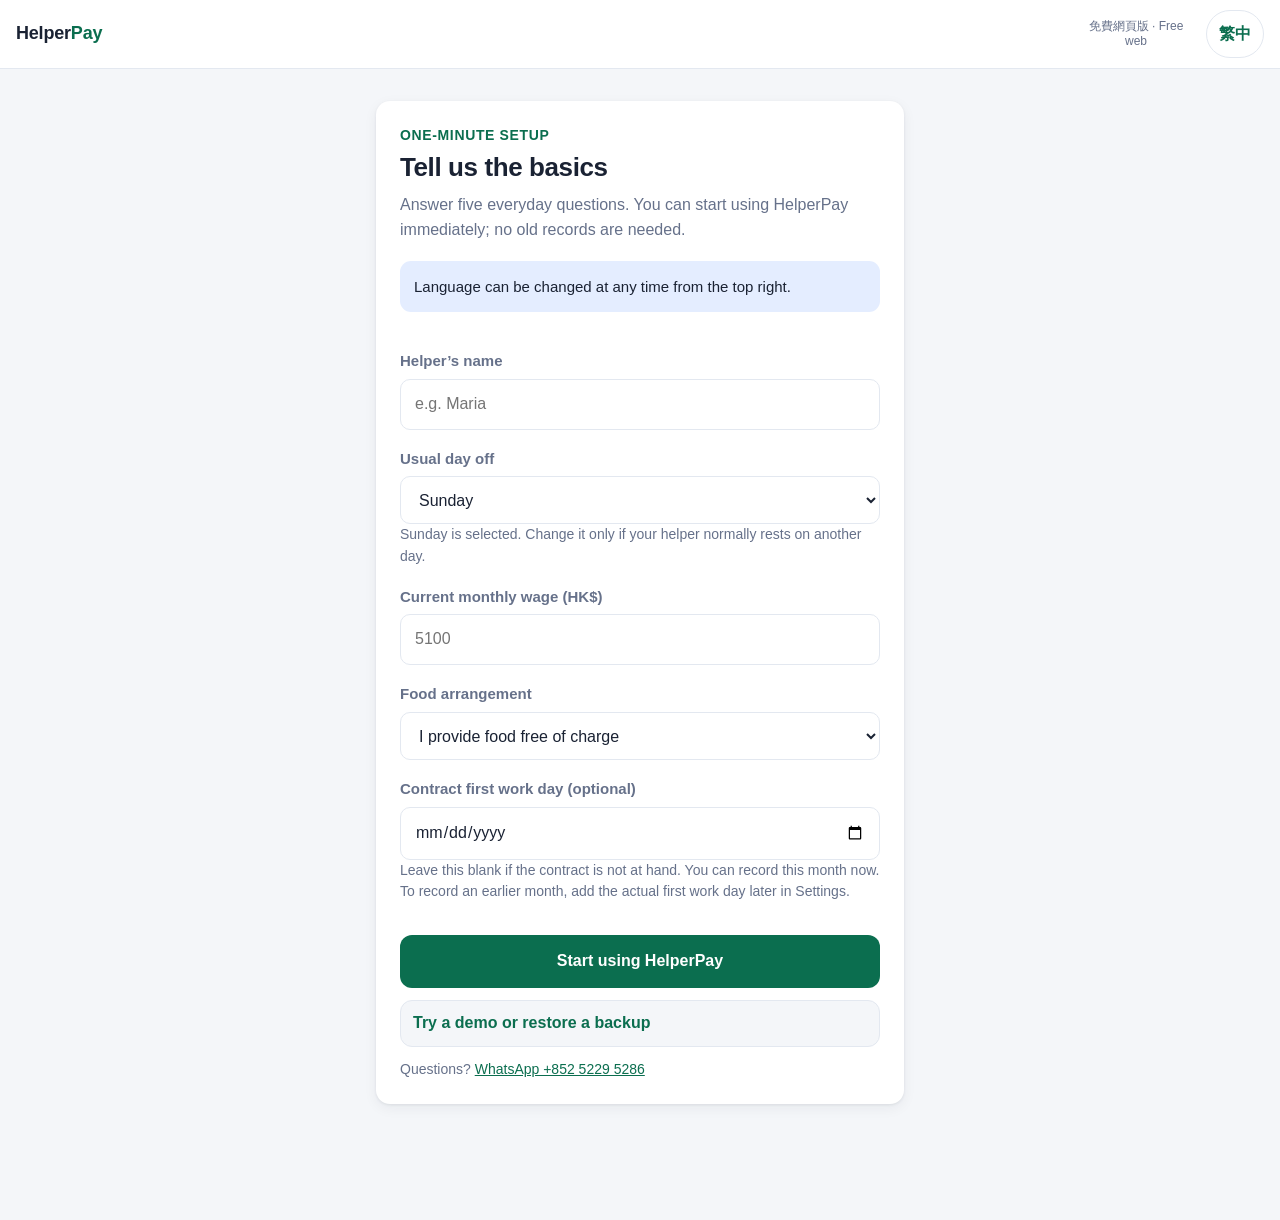
==== commit 62521068: "Publish HelperPay web 20260917-ux-17" ====
--- a/index.html
+++ b/index.html
@@ -11,8 +11,8 @@
   <link rel="manifest" href="manifest.webmanifest">
   <link rel="icon" href="icon-32.png" type="image/png" sizes="32x32">
   <link rel="apple-touch-icon" href="icon-180.png" sizes="180x180">
-  <link rel="stylesheet" href="web/20260916-ux-16/app.css">
-<link rel="stylesheet" href="web/20260916-ux-16/web.css"><meta name="helperpay-build" content="20260916-ux-16"></head>
+  <link rel="stylesheet" href="web/20260917-ux-17/app.css">
+<link rel="stylesheet" href="web/20260917-ux-17/web.css"><meta name="helperpay-build" content="20260917-ux-17"></head>
 <body>
   <header id="topbar">
     <div class="brand">Helper<span>Pay</span></div><span class="web-free-label">免費網頁版 · Free web</span>
@@ -30,17 +30,17 @@
 
   <div id="sheet-root"></div>
 
-  <script src="web/20260916-ux-16/analytics.js"></script>
-  <script src="web/20260916-ux-16/legal-model.js"></script>
-  <script src="web/20260916-ux-16/contract-history.js"></script>
-  <script src="web/20260916-ux-16/payment-ledger.js"></script>
-  <script src="web/20260916-ux-16/engine.js"></script>
-  <script src="web/20260916-ux-16/holidays.js"></script>
-  <script src="web/20260916-ux-16/holiday-review.js"></script>
-  <script src="web/20260916-ux-16/compliance.js"></script>
-  <script src="web/20260916-ux-16/store.js"></script>
-  <script src="web/20260916-ux-16/i18n.js"></script>
-  <script src="web/20260916-ux-16/language.js"></script>
-  <script src="web/20260916-ux-16/entry.js" data-web-app="web/20260916-ux-16/app.js"></script>
+  <script src="web/20260917-ux-17/analytics.js"></script>
+  <script src="web/20260917-ux-17/legal-model.js"></script>
+  <script src="web/20260917-ux-17/contract-history.js"></script>
+  <script src="web/20260917-ux-17/payment-ledger.js"></script>
+  <script src="web/20260917-ux-17/engine.js"></script>
+  <script src="web/20260917-ux-17/holidays.js"></script>
+  <script src="web/20260917-ux-17/holiday-review.js"></script>
+  <script src="web/20260917-ux-17/compliance.js"></script>
+  <script src="web/20260917-ux-17/store.js"></script>
+  <script src="web/20260917-ux-17/i18n.js"></script>
+  <script src="web/20260917-ux-17/language.js"></script>
+  <script src="web/20260917-ux-17/entry.js" data-web-app="web/20260917-ux-17/app.js"></script>
 </body>
 </html>
--- a/web/20260917-ux-17/app.css
+++ b/web/20260917-ux-17/app.css
@@ -0,0 +1,619 @@
+/* HelperPay — mobile-first styles */
+.sheet label.checkline { display:flex; gap:10px; align-items:flex-start; margin-top:16px; min-height:44px; }
+.sheet label.checkline input { flex:0 0 22px; width:22px; height:22px; margin:0; padding:0; }
+#holiday-error { white-space:pre-line; }
+
+:root {
+  --bg: #f4f6f9;
+  --card: #ffffff;
+  --text: #1a2233;
+  --muted: #66718a;
+  --line: #e3e8f0;
+  --accent: #0b6e4f;
+  --accent-soft: #e2f3ec;
+  --blue: #2563eb;
+  --blue-soft: #e4edff;
+  --amber: #b45309;
+  --amber-soft: #fdeeda;
+  --red: #c0392b;
+  --red-soft: #fde8e5;
+  --green: #0b6e4f;
+  --green-soft: #e2f3ec;
+  --shadow: 0 1px 3px rgba(20, 30, 55, .08), 0 4px 14px rgba(20, 30, 55, .06);
+  --radius: 14px;
+  --tabbar-h: 4.25rem;
+  /* Text that sits ON a filled accent/blue/red button. Dark mode lightens
+     those fills, so white on them drops under WCAG AA; flip to dark ink. */
+  --on-accent: #ffffff;
+  --on-blue-soft: #1d4ed8;
+  --on-amber-soft: #8a3d06;
+  --on-line: #4a5468;
+  --on-green-soft: #095c42;
+  --on-red-soft: #9f2d21;
+}
+
+@media (prefers-color-scheme: dark) {
+  :root {
+    --bg: #12161f;
+    --card: #1b2130;
+    --text: #e8ecf4;
+    --muted: #98a3ba;
+    --line: #2a3245;
+    --accent: #3dbd8e;
+    --accent-soft: #17352a;
+    --blue: #6c9bff;
+    --blue-soft: #1c2947;
+    --amber: #ffb45e;
+    --amber-soft: #3a2a14;
+    --red: #ff7b6b;
+    --red-soft: #40201b;
+    --green: #3dbd8e;
+    --green-soft: #17352a;
+    --shadow: 0 1px 3px rgba(0, 0, 0, .4);
+    --on-accent: #0d1117;
+    /* Dark mode already pairs light ink with very dark fills. */
+    --on-blue-soft: #9dbcff;
+    --on-amber-soft: #ffc98a;
+    --on-line: #b6c0d4;
+    --on-green-soft: #6fd3ab;
+    --on-red-soft: #ffa79a;
+  }
+}
+
+* { box-sizing: border-box; margin: 0; padding: 0; }
+
+html { -webkit-text-size-adjust: 100%; font-size: 100%; }
+
+body {
+  font-family: -apple-system, BlinkMacSystemFont, "Segoe UI", Roboto, "Helvetica Neue", Arial, sans-serif;
+  background: var(--bg);
+  color: var(--text);
+  font-size: 1rem;
+  line-height: 1.55;
+  min-height: 100vh;
+  padding-bottom: calc(var(--tabbar-h) + env(safe-area-inset-bottom, 0px));
+}
+@supports (font: -apple-system-body) {
+  html { font: -apple-system-body; }
+  body { font-size:1rem; font-family: -apple-system, BlinkMacSystemFont, "Segoe UI", Roboto, "Helvetica Neue", Arial, sans-serif; line-height: 1.55; }
+}
+
+button { font: inherit; color: inherit; background: none; border: none; cursor: pointer; }
+input, select, textarea {
+  font: inherit; color: var(--text);
+  background: var(--card);
+  border: 1px solid var(--line);
+  border-radius: 10px;
+  padding: .75rem .875rem;
+  min-height: 3rem;
+  width: 100%;
+}
+input:focus, select:focus, textarea:focus { outline: 2px solid var(--accent); outline-offset: 1px; border-color: transparent; }
+label { display: block; font-size: .9375rem; color: var(--muted); margin: 1.125rem 0 .4375rem; font-weight: 650; line-height: 1.45; }
+
+/* ---------- header ---------- */
+
+#topbar {
+  position: sticky; top: 0; z-index: 30;
+  background: var(--card);
+  border-bottom: 1px solid var(--line);
+  padding: calc(.625rem + env(safe-area-inset-top, 0px)) 1rem .625rem;
+  display: flex; align-items: center; justify-content: space-between; flex-wrap: wrap;
+  gap: .75rem;
+}
+#topbar .brand {
+  flex: 1 1 7rem; min-width: 7rem;
+  font-weight: 800; font-size: 1.125rem; letter-spacing: -.0125rem;
+  white-space: nowrap;
+}
+#topbar .brand span { color: var(--accent); }
+.topbar-actions { display:flex; align-items:center; justify-content:flex-end; gap:.5rem; flex:0 1 auto; min-width:0; }
+.header-language {
+  min-width:3rem; min-height:3rem; padding:.5rem .75rem; border:1.5px solid var(--line);
+  border-radius:999px; color:var(--accent); background:var(--card); font-weight:800;
+}
+.mode-chip {
+  white-space:nowrap; flex-shrink:0;
+  font-size: .875rem; font-weight: 700;
+  padding: .5rem .75rem; border-radius: 999px;
+  background: var(--accent-soft); color: var(--accent);
+  /* Switching employer / helper hands the phone over; it must be easy to hit. */
+  min-height: 3rem; display: inline-flex; align-items: center;
+}
+.mode-chip-icon { flex: 0 0 auto; }
+.mode-chip-label { margin-left: .25rem; }
+.mode-chip.helper { background: var(--blue-soft); color: var(--blue); }
+.page-language-controls { display:flex; flex-wrap:wrap; gap:10px; margin:16px 0 24px; }
+.page-language-controls button { width:auto; min-height:44px; }
+.page-language-controls button[aria-pressed="true"] { background:var(--accent); color:var(--on-accent); }
+[data-page-language][hidden], [data-page-switcher][hidden] { display:none !important; }
+.guide .lang[data-page-language], .policy .lang[data-page-language] { border-top:0; margin-top:0; padding-top:0; }
+
+/* ---------- layout ---------- */
+
+#view { max-width: 560px; margin: 0 auto; padding: 1.125rem 1rem 2rem; }
+
+.card {
+  background: var(--card);
+  border-radius: var(--radius);
+  box-shadow: var(--shadow);
+  padding: 1.125rem;
+  margin-bottom: 1rem;
+}
+.card h2 { font-size: 1.125rem; line-height:1.35; margin-bottom: .75rem; }
+.card h3 { margin: 1rem 0 .5rem; color: var(--muted); text-transform: uppercase; letter-spacing: .025rem; font-weight: 700; font-size: .875rem; }
+
+.muted { color: var(--muted); font-size: .9375rem; }
+.small { font-size: .875rem; }
+.spread { display: flex; justify-content: space-between; align-items: center; gap: 10px; }
+.row { display: flex; gap: 10px; align-items: center; }
+.grow { flex: 1; }
+.mt { margin-top: 12px; }
+
+.language-row { align-items: center; }
+.language-row h2 { margin-bottom: 2px; }
+.language-switch {
+  display: inline-flex; flex: 0 0 auto;
+  padding: 3px; border-radius: 10px; background: var(--bg);
+  border: 1px solid var(--line);
+}
+.language-switch button {
+  padding: 7px 10px; border-radius: 7px; min-height: 44px;
+  color: var(--muted); font-size: 12.5px; font-weight: 700;
+  white-space: nowrap;
+}
+.language-switch button.active {
+  color: var(--accent); background: var(--card); box-shadow: var(--shadow);
+}
+
+@media (max-width: 390px) {
+  .language-row { align-items: flex-start; flex-direction: column; }
+}
+
+/* ---------- buttons ---------- */
+
+.btn {
+  display: inline-flex; align-items: center; justify-content: center; gap: 7px;
+  padding: .875rem 1rem; border-radius: 12px;
+  min-height:3rem; font-weight: 700; font-size: 1rem;
+  background: var(--accent); color: var(--on-accent);
+  width: 100%;
+  transition: transform .06s ease;
+}
+.btn:active { transform: scale(.985); }
+.btn.secondary { background: transparent; color: var(--accent); border: 1.5px solid var(--accent); }
+.btn.ghost { background: transparent; color: var(--muted); border: 1.5px solid var(--line); }
+.btn.danger { background: var(--red); }
+.btn.blue { background: var(--blue); }
+/* A privacy consent needs a full-size target, not a 13px default checkbox. */
+.consent-row { min-height: 44px; align-items: center; gap: 10px; }
+.consent-row input[type="checkbox"] { width: 22px; height: 22px; flex: 0 0 auto; }
+
+/* 44px is the smallest target Apple's HIG accepts and Google asks for 48dp.
+   Compact only means narrower, never shorter than a finger. */
+.btn.compact { width: auto; padding: .625rem .875rem; font-size: .9375rem; border-radius: 10px; min-height: 3rem; }
+.btn:disabled { background: var(--line); color: var(--muted); border-color: var(--line); cursor: not-allowed; box-shadow: none; }
+
+/* big day-status choice buttons */
+.choice-list { display: flex; flex-direction: column; gap: 10px; margin-top: 12px; }
+.choice {
+  display: flex; align-items: center; justify-content: space-between; gap: 10px;
+  width: 100%;
+  padding: 15px 16px;
+  border: 1.5px solid var(--line);
+  border-radius: 13px;
+  background: var(--card);
+  font-size: 1rem; font-weight: 600;
+  text-align: left;
+}
+.choice .sub { display: block; font-size: .875rem; color: var(--muted); font-weight: 500; margin-top: .25rem; }
+.choice .amt { font-weight: 800; font-size: 1rem; white-space: nowrap; }
+.choice .amt.plus { color: var(--green); }
+.choice .amt.minus { color: var(--red); }
+.choice .amt.zero { color: var(--muted); }
+.choice.selected { border-color: var(--accent); background: var(--accent-soft); }
+.choice.selected .check { color: var(--accent); font-weight: 900; }
+
+/* ---------- badges ---------- */
+
+.badge {
+  display: inline-block; padding: 3px 9px; border-radius: 999px;
+  font-size: 12px; font-weight: 700; white-space: nowrap;
+}
+/* Ink for text sitting on a *-soft tint. The body colours of the same name sit
+   on card/background instead and land just under 4.5:1 on these tints. */
+.badge.rest { background: var(--blue-soft); color: var(--on-blue-soft); }
+.badge.holiday { background: var(--amber-soft); color: var(--on-amber-soft); }
+.badge.normal { background: var(--line); color: var(--on-line); }
+.badge.plus { background: var(--green-soft); color: var(--on-green-soft); }
+.badge.minus { background: var(--red-soft); color: var(--on-red-soft); }
+.badge.approved { background: var(--green-soft); color: var(--on-green-soft); }
+.badge.pending { background: var(--amber-soft); color: var(--on-amber-soft); }
+.badge.draft { background: var(--line); color: var(--on-line); }
+
+/* ---------- today ---------- */
+
+.today-date { font-size: 1.375rem; font-weight: 800; letter-spacing: -.01875rem; }
+.today-type { margin-top: 4px; }
+
+.salary-hero { background:linear-gradient(145deg,var(--accent-soft),var(--card)); border:1px solid var(--line); }
+.salary-hero .eyebrow { color:var(--accent); font-size:.875rem; font-weight:800; margin-bottom:.25rem; }
+.salary-hero h1 { font-size:1.25rem; line-height:1.35; }
+.salary-hero-amount { color:var(--accent); font-size:clamp(1.5rem,9vw,2rem); line-height:1.2; font-weight:900; margin:.625rem 0; white-space:nowrap; letter-spacing:-.02em; }
+.salary-hero p:not(.eyebrow):not(.salary-hero-amount) { margin-top:.5rem; }
+
+.stat-row { display: flex; gap: 10px; margin-top: 4px; }
+.stat {
+  flex: 1; background: var(--bg); border-radius: 12px; padding: 10px 12px;
+}
+.stat .v { font-size: 1.0625rem; font-weight: 800; overflow-wrap:anywhere; }
+.stat .k { font-size: .8125rem; color: var(--muted); font-weight: 600; }
+.stat .v.plus { color: var(--green); }
+.stat .v.minus { color: var(--red); }
+
+.salary-starting-estimate {
+  background: var(--accent-soft);
+  border: 1px solid color-mix(in srgb, var(--accent) 35%, var(--line));
+  border-radius: 14px;
+  padding: 1rem;
+}
+.salary-starting-estimate p { margin-top: .375rem; }
+.salary-starting-estimate .eyebrow { margin-top: 0; }
+.salary-starting-amount {
+  color: var(--accent);
+  font-size: clamp(1.75rem, 8vw, 2.5rem);
+  font-weight: 850;
+  line-height: 1.1;
+  overflow-wrap: normal;
+  word-break: normal;
+}
+
+@media (max-width: 520px) {
+  /* The role switch keeps its full accessible name, but shows its familiar
+     icon on phones so Dynamic Type cannot squeeze out the HelperPay brand. */
+  .mode-chip { width: 3rem; padding: .5rem; justify-content: center; }
+  .mode-chip-label { display: none; }
+
+  #topbar { gap: .5rem; }
+  .topbar-actions { gap: .375rem; }
+  .header-language { min-width: 3rem; padding-left: .5rem; padding-right: .5rem; }
+
+  /* At larger system text sizes, give the amount a full row instead of
+     breaking a currency value into hard-to-read fragments. */
+  .stat-row { display: grid; grid-template-columns: repeat(2, minmax(0, 1fr)); }
+  .stat-row .stat:last-child { grid-column: 1 / -1; }
+  .stat .v { overflow-wrap: normal; word-break: normal; }
+  .stat-row .stat:last-child .v { white-space: nowrap; }
+
+  /* Long holiday names may move below their date, but never widen the page. */
+  .stmt-line { flex-wrap: wrap; }
+  .stmt-line > span { min-width: 0; max-width: 100%; }
+  .stmt-line .badge { max-width: 100%; white-space: normal; overflow-wrap: anywhere; }
+}
+
+/* ---------- calendar ---------- */
+
+.cal-head { display: flex; gap: 8px; align-items: center; justify-content: space-between; margin-bottom: 10px; }
+.cal-head .title { font-size: 17px; font-weight: 800; }
+.cal-head .month-picker { min-width:0; min-height:44px; padding:4px; text-align:center; border-radius:8px; overflow-wrap:anywhere; }
+.month-shortcut { margin:0 0 12px; text-align:center; }
+.month-shortcut .btn { width:auto; }
+.cal-head button:focus-visible { outline:2px solid var(--accent); outline-offset:2px; }
+.nav-btn {
+  width: 44px; height: 44px; flex:0 0 44px; border-radius: 10px;
+  border: 1.5px solid var(--line); font-size: 17px; font-weight: 700;
+  display: flex; align-items: center; justify-content: center;
+}
+.cal-grid { display: grid; grid-template-columns: repeat(7, minmax(0, 1fr)); gap: 4px; }
+.cal-dow { text-align: center; font-size: 11px; font-weight: 700; color: var(--muted); padding: 4px 0; }
+.cal-dow.sun { color: var(--red); }
+.cal-cell {
+  /* Fixed minimum height, flexible width: intrinsic button/aspect-ratio sizing
+     must not expand a seven-column grid beyond a small phone's viewport. */
+  min-width: 0; width: 100%; min-height: 58px;
+  border-radius: 10px;
+  border: 1.5px solid transparent;
+  display: flex; flex-direction: column; align-items: center; justify-content: flex-start;
+  padding: 5px 0; gap: 2px;
+  font-size: 14px; font-weight: 600;
+  position: relative;
+  background: transparent;
+}
+.cal-cell:not(.empty):not(.outside) { background: var(--card); box-shadow: var(--shadow); }
+.cal-cell.outside { color: var(--line); }
+.cal-cell.today { border-color: var(--accent); }
+.cal-cell.rest { color: var(--blue); }
+.cal-cell.holiday { color: var(--amber); font-weight: 800; }
+/* statutory holidays stand out with a tinted cell */
+.cal-cell.holiday:not(.empty):not(.outside) { background: var(--amber-soft); }
+.cal-cell .dots { display: flex; gap: 3px; height: 5px; }
+.cal-cell .dot { width: 5px; height: 5px; border-radius: 50%; }
+.dot.rest { background: var(--blue); }
+.dot.holiday { background: var(--amber); }
+.cal-cell .mark { font-size: 10.5px; font-weight: 800; line-height: 1; }
+.mark.plus { color: var(--green); }
+.mark.minus { color: var(--red); }
+.mark.pend { color: var(--amber); }
+.cal-cell.pending { border: 1.5px dashed var(--amber); }
+@media (max-width: 360px) {
+  .calendar-card { padding-left: 6px; padding-right: 6px; }
+}
+
+/* pending day-log approval rows (Today tab) */
+.pending-row {
+  display: flex; align-items: center; gap: 10px;
+  padding: 10px 0; border-bottom: 1px dashed var(--line);
+  cursor: pointer;
+}
+.pending-row:last-of-type { border-bottom: none; }
+.pending-row .btn.compact { width: auto; flex: none; }
+.pending-row [data-approve-log] { width: 44px; padding: 8px 0; }
+/* named holiday list under the calendar grid */
+.hol-list { margin-top: 12px; border-top: 1px dashed var(--line); }
+.hol-item {
+  display: flex; align-items: center; gap: 8px;
+  width: 100%; padding: 8px 2px; text-align: left; min-height: 44px;
+  border-bottom: 1px dashed var(--line);
+  font-size: 13.5px;
+}
+.hol-item:last-child { border-bottom: none; }
+.hol-item .dot { width: 9px; height: 9px; border-radius: 50%; flex: none; }
+.hol-item b { white-space: nowrap; color: var(--amber); }
+.hol-item .nm { color: var(--muted); }
+
+.cal-legend { display: flex; flex-wrap: wrap; gap: 12px; margin-top: 12px; font-size: 12px; color: var(--muted); }
+.cal-legend .item { display: flex; align-items: center; gap: 5px; }
+/* legend dots/marks live outside .cal-cell, so give them their own sizing */
+.cal-legend .dot { width: 9px; height: 9px; border-radius: 50%; flex: none; }
+.cal-legend .mark { font-size: 12px; font-weight: 800; }
+
+/* ---------- salary statement ---------- */
+
+.stmt-total.provisional { background: var(--bg); color: var(--text); }
+
+.stmt-line { display: flex; justify-content: space-between; gap: 10px; padding: 7px 0; border-bottom: 1px dashed var(--line); font-size: 14.5px; }
+.stmt-line:last-child { border-bottom: none; }
+.stmt-line .lbl { color: var(--muted); }
+.stmt-line .lbl b { color: var(--text); }
+.stmt-line .val { font-weight: 700; white-space: nowrap; }
+.stmt-line .val.plus { color: var(--green); }
+.stmt-line .val.minus { color: var(--red); }
+.stmt-line.sub { padding-left: 14px; font-size: 13.5px; }
+.stmt-total {
+  display: flex; justify-content: space-between; align-items: center;
+  margin-top: 10px; padding: 13px 14px;
+  background: var(--accent-soft); border-radius: 12px;
+  font-weight: 800; font-size: 16px; color: var(--accent);
+}
+.stmt-total .amt { font-size: 20px; }
+
+.payment-item { border: 1.5px solid var(--line); border-radius: 12px; padding: 12px 14px; margin-top: 10px; }
+.thumbs { display: flex; gap: 8px; flex-wrap: wrap; margin-top: 10px; }
+.thumbnail-button { padding:0; border:0; background:transparent; border-radius:8px; cursor:pointer; }
+.thumbnail-button:focus-visible { outline:3px solid var(--accent); outline-offset:3px; }
+.thumbs img {
+  width: 74px; height: 74px; object-fit: cover; border-radius: 10px;
+  border: 1px solid var(--line); cursor: pointer;
+}
+
+/* ---------- settings ---------- */
+
+.holiday-row { display: flex; align-items: center; gap: 8px; padding: 8px 0; border-bottom: 1px dashed var(--line); font-size: 13.5px; }
+.holiday-row .date { font-weight: 700; white-space: nowrap; }
+.holiday-row .name { flex: 1; color: var(--muted); }
+.holiday-row .del { color: var(--red); font-weight: 800; padding: 4px 8px; }
+
+.banner {
+  background: var(--amber-soft); color: var(--on-amber-soft);
+  border-radius: 12px; padding: 11px 14px; font-size: 13.5px; font-weight: 600;
+  margin-bottom: 14px;
+}
+
+/* Newer code is deployed while this page still runs the previous rules. */
+.update-banner {
+  position: fixed; left: 0; right: 0; top: 0; z-index: 90;
+  display: flex; align-items: center; justify-content: space-between; gap: 10px;
+  padding: calc(8px + env(safe-area-inset-top, 0px)) 14px 8px;
+  background: var(--amber-soft); color: var(--on-amber-soft);
+  font-size: 13px; font-weight: 700; line-height: 1.35;
+  box-shadow: 0 1px 6px rgba(0, 0, 0, .14);
+}
+.update-banner span { min-width: 0; }
+.update-banner .btn { flex: 0 0 auto; }
+/* Make room for it rather than hiding the header's mode control. */
+body.update-pending { padding-top: var(--update-banner-h, 0px); }
+body.update-pending #topbar { top: var(--update-banner-h, 0px); }
+
+.legal-status {
+  border: 1.5px solid var(--line); border-radius: 12px; padding: 12px 14px;
+  font-size: .875rem;
+}
+.legal-status p { margin-top: 5px; color: var(--muted); }
+.legal-status ul { margin: 8px 0 0 18px; color: var(--muted); }
+.legal-status li { margin-top: 4px; }
+.legal-status code { display: block; margin-top: 7px; font-size: .75rem; color: var(--muted); overflow-wrap: anywhere; }
+.legal-status.ready { background: var(--green-soft); border-color: var(--green); }
+.legal-status.ready > b { color: var(--green); }
+.form-error { margin-top: 12px; padding: 10px; border: 1px solid var(--red); border-radius: 8px; color: var(--red); }
+.form-error[hidden] { display: none; }
+.issue-list { padding-left: 0; list-style: none; margin-left: 0 !important; }
+.issue-list li { padding: 10px 0; border-bottom: 1px solid var(--line); }
+.issue-list li .btn { margin-top: 6px; }
+.history-date-list { margin: 8px 0 !important; padding: 0 !important; list-style: none; }
+.history-date-list li { border: 0; padding: 2px 0; }
+.history-date-list li { color: var(--muted); overflow-wrap: anywhere; }
+details > summary { cursor: pointer; padding: 10px 0; font-weight: 600; min-height: 44px; display: flex; align-items: center; }
+.legal-status.blocked { background: var(--amber-soft); border-color: var(--amber); }
+.legal-status.blocked > b { color: var(--amber); }
+.legal-status.guidance { background: var(--accent-soft); border-color: var(--accent); }
+.legal-status.guidance > b { color: var(--accent); }
+.legal-status details { margin-top: .375rem; }
+.legal-status details > summary { overflow-wrap: anywhere; }
+.salary-period { white-space: normal; overflow-wrap: anywhere; }
+
+/* ---------- tab bar ---------- */
+
+#tabbar {
+  position: fixed; bottom: 0; left: 0; right: 0; z-index: 30;
+  background: var(--card);
+  border-top: 1px solid var(--line);
+  display: flex;
+  min-height: calc(var(--tabbar-h) + env(safe-area-inset-bottom, 0px));
+  padding-bottom: env(safe-area-inset-bottom, 0px);
+}
+#tabbar button {
+  flex: 1; display: flex; flex-direction: column; align-items: center; justify-content: center; gap: 2px;
+  min-width: 0;
+  /* Keep all four destinations visible at the largest system text setting.
+     The rest of the page scales fully; navigation stays at a readable 18px. */
+  font-size: clamp(13px, .8125rem, 18px); font-weight: 700; color: var(--muted); line-height:1.2;
+}
+#tabbar button .ico { font-size: clamp(22px, 1.375rem, 30px); line-height: 1; }
+#tabbar button.active { color: var(--accent); }
+
+/* ---------- bottom sheet & modal ---------- */
+
+.overlay {
+  position: fixed; inset: 0; z-index: 50;
+  background: rgba(10, 14, 22, .45);
+  display: flex; align-items: flex-end; justify-content: center;
+  animation: fadeIn .15s ease;
+}
+.overlay.center { align-items: center; padding: 20px; }
+@keyframes fadeIn { from { opacity: 0; } to { opacity: 1; } }
+
+.sheet {
+  background: var(--card);
+  width: 100%; max-width: 560px;
+  border-radius: 20px 20px 0 0;
+  padding: 1.25rem 1.125rem calc(1.5rem + env(safe-area-inset-bottom, 0px));
+  max-height: 88vh; overflow-y: auto;
+  animation: slideUp .2s ease;
+}
+.overlay.center .sheet { border-radius: 20px; max-height: 86vh; }
+.overlay.native-sheet { display:contents; }
+dialog.sheet { position:fixed; inset:auto 0 0; margin:0 auto; border:0; color:var(--text); }
+.overlay.center dialog.sheet { inset:0; margin:auto; height:fit-content; max-width:min(560px, calc(100vw - 40px)); }
+dialog.sheet::backdrop { background:rgba(10, 14, 22, .45); }
+.image-sheet .payment-image { display:block; width:100%; max-height:65vh; object-fit:contain; margin-top:12px; }
+@keyframes slideUp { from { transform: translateY(30px); opacity: .6; } to { transform: none; opacity: 1; } }
+.sheet h2 { font-size: 1.25rem; line-height:1.35; margin-bottom: .25rem; }
+.sheet-toolbar { display: flex; justify-content: flex-end; margin-bottom: 10px; }
+.sheet-toolbar button { min-height: 44px; }
+[aria-invalid="true"] { border-color: var(--red); outline: 2px solid var(--red); outline-offset: 2px; }
+.sheet .grab { width: 40px; height: 4px; border-radius: 2px; background: var(--line); margin: 0 auto 12px; }
+
+.img-viewer {
+  position: fixed; inset: 0; z-index: 60; background: rgba(0,0,0,.92);
+  display: flex; align-items: center; justify-content: center;
+}
+.img-viewer img { max-width: 96vw; max-height: 88vh; border-radius: 6px; }
+.img-viewer .close { position: absolute; top: calc(14px + env(safe-area-inset-top, 0px)); right: 16px; color: #fff; font-size: 30px; font-weight: 700; }
+
+/* ---------- approval screen ---------- */
+
+.approve-amount { font-size: 34px; font-weight: 900; letter-spacing: -.5px; color: var(--accent); margin: 6px 0 2px; }
+
+/* ---------- onboarding ---------- */
+
+.onboarding-card { margin-top: .625rem; padding: 1.25rem; }
+.onboarding-progress { display: flex; align-items: center; gap: 7px; margin-bottom: 22px; }
+.onboarding-progress::before {
+  content: ''; width: 28px; height: 3px; border-radius: 99px; background: var(--accent);
+  margin-right: 3px;
+}
+.onboarding-progress span {
+  width: 25px; height: 25px; display: inline-flex; align-items: center; justify-content: center;
+  border-radius: 50%; border: 1.5px solid var(--line); color: var(--muted);
+  font-size: 11px; font-weight: 800;
+}
+.onboarding-progress span.active { background: var(--accent); border-color: var(--accent); color: var(--on-accent); }
+.onboarding-progress span.done { background: var(--accent-soft); border-color: var(--accent); color: var(--accent); }
+.onboarding-heading { margin-bottom: 1.125rem; }
+.onboarding-heading .eyebrow {
+  color: var(--accent); font-size: .875rem; font-weight: 800; letter-spacing: .04rem;
+  text-transform: uppercase; margin-bottom: 4px;
+}
+.onboarding-heading h1 { font-size: 1.625rem; line-height: 1.25; letter-spacing: -.025rem; }
+.onboarding-heading > p:last-child { color: var(--muted); font-size: 1rem; margin-top: .625rem; }
+.onboarding-language {
+  padding: 12px 0 16px; margin-bottom: 4px; border-top: 1px solid var(--line);
+  border-bottom: 1px solid var(--line);
+}
+.onboarding-actions, .onboarding-checklist { display: flex; flex-direction: column; margin: 8px 0 16px; }
+.onboarding-actions > div, .onboarding-checklist > div {
+  display: flex; align-items: flex-start; gap: 12px; padding: 13px 0;
+  border-bottom: 1px solid var(--line);
+}
+.onboarding-actions > div:last-child, .onboarding-checklist > div:last-child { border-bottom: 0; }
+.onboarding-actions p, .onboarding-checklist p { display: flex; flex-direction: column; gap: 2px; }
+.onboarding-actions b, .onboarding-checklist b { font-size: 15px; }
+.onboarding-actions small, .onboarding-checklist small { color: var(--muted); font-size: 12.5px; }
+.onboarding-icon {
+  display: inline-flex; align-items: center; justify-content: center; flex: 0 0 38px;
+  width: 38px; height: 38px; border-radius: 10px; background: var(--accent-soft); font-size: 20px;
+}
+.onboarding-checklist > div > span {
+  display: inline-flex; align-items: center; justify-content: center; flex: 0 0 26px;
+  width: 26px; height: 26px; border-radius: 50%; color: var(--accent);
+  background: var(--accent-soft); font-size: 14px; font-weight: 900;
+}
+.onboarding-note {
+  background: var(--blue-soft); color: var(--text); border-radius: 11px;
+  padding: .875rem; margin: .25rem 0 1rem; font-size: .9375rem;
+}
+.optional-setup, .plain-explanation {
+  border: 1px solid var(--line); border-radius: 12px; padding: 0 12px;
+  background: var(--bg);
+}
+.optional-setup[open], .plain-explanation[open] { padding-bottom: 14px; }
+.optional-setup > summary, .plain-explanation > summary { color: var(--accent); }
+.progressive-setup .eyebrow {
+  color: var(--accent); font-size: 12px; font-weight: 800; letter-spacing: .7px;
+  text-transform: uppercase; margin-bottom: 4px;
+}
+.setup-next {
+  margin-top: 14px; padding: 14px; border: 1.5px solid var(--accent);
+  border-radius: 12px; background: var(--accent-soft);
+}
+.setup-next p { margin: 8px 0 12px; }
+
+@media (min-width: 480px) {
+  .onboarding-card { padding: 24px; }
+}
+
+@media (min-width: 600px) {
+  #view { padding-top: 22px; }
+}
+:where([hidden]) { display: none !important; }
+.setup-section { border: 0; padding: 0; margin: 1.25rem 0; min-width: 0; }
+.setup-section legend { font-weight: 750; font-size: 1.1rem; }
+.mark.recorded { color: var(--accent); }
+.settings-group > summary, .holiday-year > summary { cursor: pointer; padding: 12px 0; min-height: 44px; font-weight: 750; }
+.day-optional > summary, .reminder-card details > summary, [data-range-options] > summary {
+  cursor: pointer; min-height: 44px; display: flex; align-items: center; font-weight: 700; color: var(--accent);
+}
+.settings-group > .card { box-shadow: none; border-radius: 0; padding: 20px 0; margin: 0; border-bottom: 1px solid var(--line); }
+.settings-group > .card:last-child { border-bottom: 0; }
+.settings-shortcuts { flex-wrap: wrap; margin-bottom: 16px; }
+.settings-summary { margin: 12px 0; display: grid; grid-template-columns: minmax(0, 1fr) minmax(0, 1fr); gap: 8px 16px; }
+.settings-summary dt { color: var(--muted); font-size: .875rem; }
+.settings-summary dd { margin: 0; overflow-wrap: anywhere; }
+#recipient-content [aria-pressed="true"] { color: var(--accent); border-color: var(--accent); box-shadow: inset 0 0 0 1px var(--accent); }
+[data-task-range][aria-pressed="true"] { background: #0b6e4f; border-color: #0b6e4f; color: #fff; }
+[data-task-range] { flex: 1 1 70px; }
+[data-task-scope] { flex:1 1 100px; }
+[data-task-scope][aria-pressed="true"] { background:var(--accent); border-color:var(--accent); color:var(--card); }
+.review-confirm input { width: 22px; height: 22px; flex: 0 0 22px; margin: 0; }
+.review-confirm { align-items: flex-start; min-height: 44px; }
+.pay-history { padding-left: 22px; margin: 16px 0; }
+.pay-history li + li { margin-top: 14px; }
+.pay-history p { margin: 6px 0; }
+.pay-history-row { min-inline-size: 0; border: 1px solid var(--line); margin-top: 16px; }
+.pay-history-row legend { font-weight: 750; padding: 0 6px; }
+
+/* Available to a screen reader, invisible on screen. */
+.sr-only {
+  position: absolute; width: 1px; height: 1px; padding: 0; margin: -1px;
+  overflow: hidden; clip: rect(0 0 0 0); clip-path: inset(50%); white-space: nowrap; border: 0;
+}
--- a/web/20260917-ux-17/web.css
+++ b/web/20260917-ux-17/web.css
@@ -0,0 +1,14 @@
+.web-upgrade { max-width: 680px; margin: 16px auto; }
+.web-upgrade h1 { font-size: 1.65rem; line-height: 1.3; margin: 20px 0 12px; }
+.web-upgrade p, .web-upgrade li { font-size: 1rem; line-height: 1.6; }
+.web-upgrade ul { margin: 16px 0; padding-left: 24px; }
+.web-upgrade .row { flex-wrap: wrap; gap: 8px; }
+.web-check { cursor: pointer; margin: 18px 0; font-size: 1rem; }
+.web-check input { width: 24px; height: 24px; flex: 0 0 24px; margin: 0 12px 0 0; }
+.web-check span { line-height: 1.5; }
+.web-free-label {font-size:12px;color:var(--muted,#596576);margin:0 8px;white-space:normal;max-width:100px;flex-shrink:0;line-height:1.25;text-align:center}
+@media (max-width: 479px) {
+  /* Keep the product name and the always-available language switch readable on
+     a phone. The page itself still identifies this as the free web edition. */
+  .web-free-label { display: none; }
+}
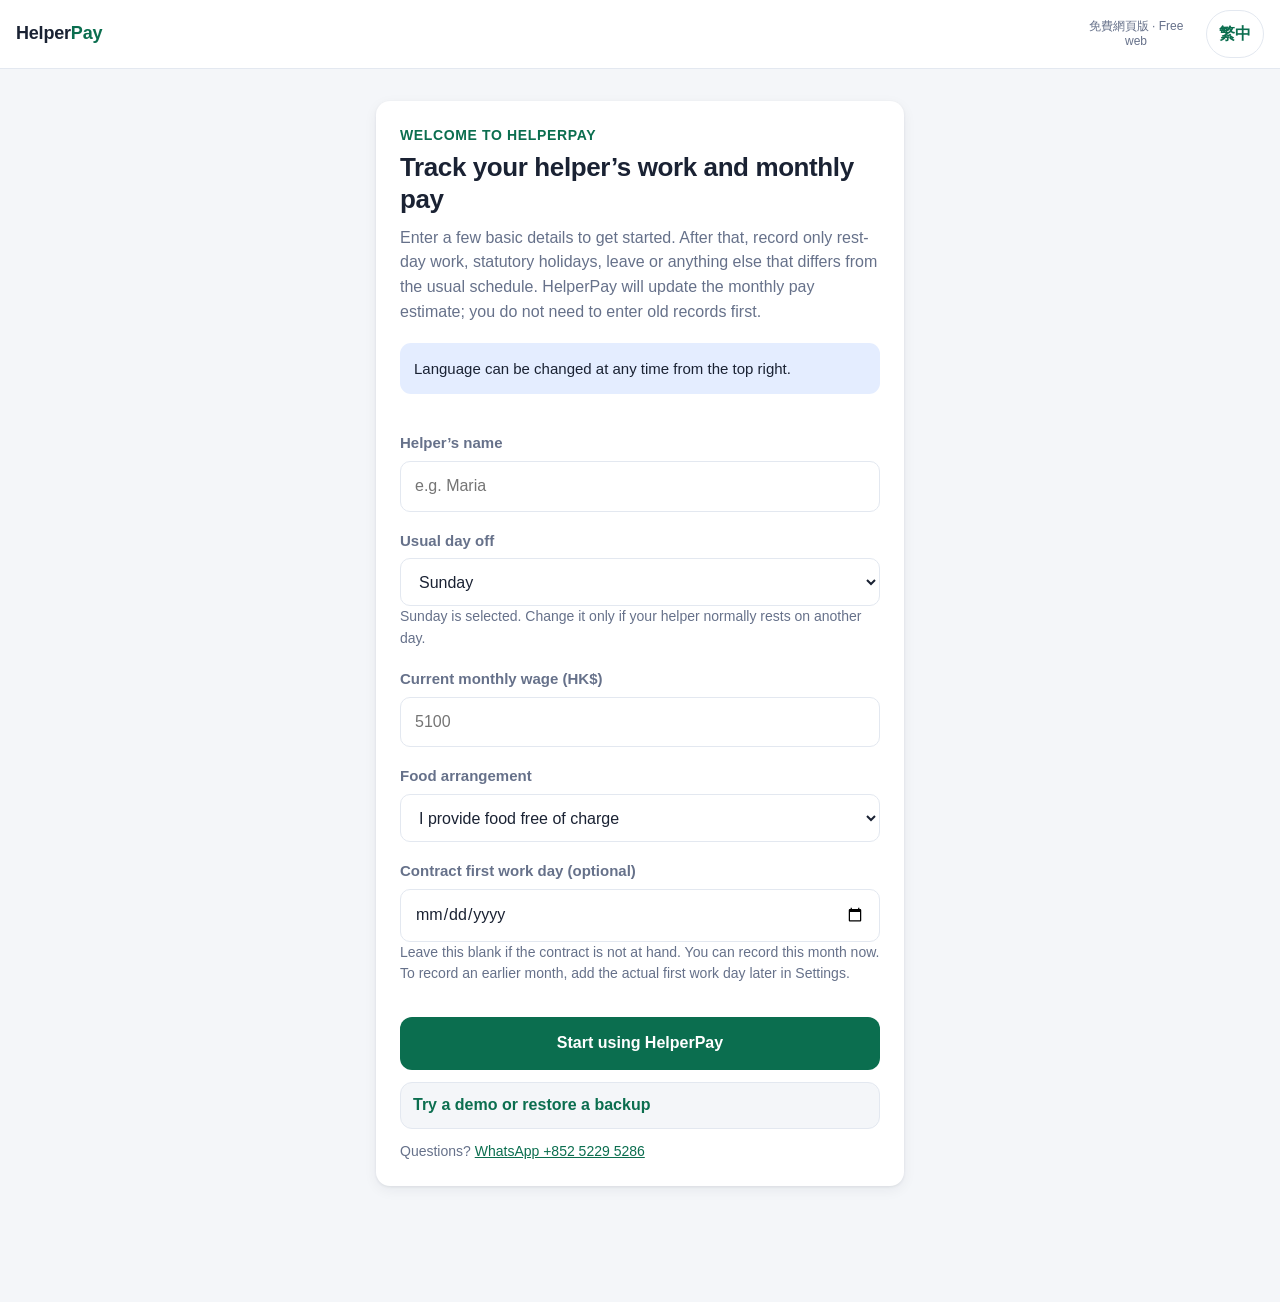
==== commit 8844fc22: "Publish HelperPay web ux-20" ====
--- a/index.html
+++ b/index.html
@@ -11,8 +11,8 @@
   <link rel="manifest" href="manifest.webmanifest">
   <link rel="icon" href="icon-32.png" type="image/png" sizes="32x32">
   <link rel="apple-touch-icon" href="icon-180.png" sizes="180x180">
-  <link rel="stylesheet" href="web/20260917-ux-17/app.css">
-<link rel="stylesheet" href="web/20260917-ux-17/web.css"><meta name="helperpay-build" content="20260917-ux-17"></head>
+  <link rel="stylesheet" href="web/20260917-ux-20/app.css">
+<link rel="stylesheet" href="web/20260917-ux-20/web.css"><meta name="helperpay-build" content="20260917-ux-20"></head>
 <body>
   <header id="topbar">
     <div class="brand">Helper<span>Pay</span></div><span class="web-free-label">免費網頁版 · Free web</span>
@@ -30,17 +30,17 @@
 
   <div id="sheet-root"></div>
 
-  <script src="web/20260917-ux-17/analytics.js"></script>
-  <script src="web/20260917-ux-17/legal-model.js"></script>
-  <script src="web/20260917-ux-17/contract-history.js"></script>
-  <script src="web/20260917-ux-17/payment-ledger.js"></script>
-  <script src="web/20260917-ux-17/engine.js"></script>
-  <script src="web/20260917-ux-17/holidays.js"></script>
-  <script src="web/20260917-ux-17/holiday-review.js"></script>
-  <script src="web/20260917-ux-17/compliance.js"></script>
-  <script src="web/20260917-ux-17/store.js"></script>
-  <script src="web/20260917-ux-17/i18n.js"></script>
-  <script src="web/20260917-ux-17/language.js"></script>
-  <script src="web/20260917-ux-17/entry.js" data-web-app="web/20260917-ux-17/app.js"></script>
+  <script src="web/20260917-ux-20/analytics.js"></script>
+  <script src="web/20260917-ux-20/legal-model.js"></script>
+  <script src="web/20260917-ux-20/contract-history.js"></script>
+  <script src="web/20260917-ux-20/payment-ledger.js"></script>
+  <script src="web/20260917-ux-20/engine.js"></script>
+  <script src="web/20260917-ux-20/holidays.js"></script>
+  <script src="web/20260917-ux-20/holiday-review.js"></script>
+  <script src="web/20260917-ux-20/compliance.js"></script>
+  <script src="web/20260917-ux-20/store.js"></script>
+  <script src="web/20260917-ux-20/i18n.js"></script>
+  <script src="web/20260917-ux-20/language.js"></script>
+  <script src="web/20260917-ux-20/entry.js" data-web-app="web/20260917-ux-20/app.js"></script>
 </body>
 </html>
--- a/web/20260917-ux-20/app.css
+++ b/web/20260917-ux-20/app.css
@@ -0,0 +1,637 @@
+/* HelperPay — mobile-first styles */
+.sheet label.checkline { display:flex; gap:10px; align-items:flex-start; margin-top:16px; min-height:44px; }
+.sheet label.checkline input { flex:0 0 22px; width:22px; height:22px; margin:0; padding:0; }
+#holiday-error { white-space:pre-line; }
+
+:root {
+  --bg: #f4f6f9;
+  --card: #ffffff;
+  --text: #1a2233;
+  --muted: #66718a;
+  --line: #e3e8f0;
+  --accent: #0b6e4f;
+  --accent-soft: #e2f3ec;
+  --blue: #2563eb;
+  --blue-soft: #e4edff;
+  --amber: #b45309;
+  --amber-soft: #fdeeda;
+  --red: #c0392b;
+  --red-soft: #fde8e5;
+  --green: #0b6e4f;
+  --green-soft: #e2f3ec;
+  --shadow: 0 1px 3px rgba(20, 30, 55, .08), 0 4px 14px rgba(20, 30, 55, .06);
+  --radius: 14px;
+  --tabbar-h: 4.25rem;
+  /* Text that sits ON a filled accent/blue/red button. Dark mode lightens
+     those fills, so white on them drops under WCAG AA; flip to dark ink. */
+  --on-accent: #ffffff;
+  --on-blue-soft: #1d4ed8;
+  --on-amber-soft: #8a3d06;
+  --on-line: #4a5468;
+  --on-green-soft: #095c42;
+  --on-red-soft: #9f2d21;
+}
+
+@media (prefers-color-scheme: dark) {
+  :root {
+    --bg: #12161f;
+    --card: #1b2130;
+    --text: #e8ecf4;
+    --muted: #98a3ba;
+    --line: #2a3245;
+    --accent: #3dbd8e;
+    --accent-soft: #17352a;
+    --blue: #6c9bff;
+    --blue-soft: #1c2947;
+    --amber: #ffb45e;
+    --amber-soft: #3a2a14;
+    --red: #ff7b6b;
+    --red-soft: #40201b;
+    --green: #3dbd8e;
+    --green-soft: #17352a;
+    --shadow: 0 1px 3px rgba(0, 0, 0, .4);
+    --on-accent: #0d1117;
+    /* Dark mode already pairs light ink with very dark fills. */
+    --on-blue-soft: #9dbcff;
+    --on-amber-soft: #ffc98a;
+    --on-line: #b6c0d4;
+    --on-green-soft: #6fd3ab;
+    --on-red-soft: #ffa79a;
+  }
+}
+
+* { box-sizing: border-box; margin: 0; padding: 0; }
+
+html { -webkit-text-size-adjust: 100%; font-size: 100%; }
+
+body {
+  font-family: -apple-system, BlinkMacSystemFont, "Segoe UI", Roboto, "Helvetica Neue", Arial, sans-serif;
+  background: var(--bg);
+  color: var(--text);
+  font-size: 1rem;
+  line-height: 1.55;
+  min-height: 100vh;
+  padding-bottom: calc(var(--tabbar-h) + env(safe-area-inset-bottom, 0px));
+}
+@supports (font: -apple-system-body) {
+  html { font: -apple-system-body; }
+  body { font-size:1rem; font-family: -apple-system, BlinkMacSystemFont, "Segoe UI", Roboto, "Helvetica Neue", Arial, sans-serif; line-height: 1.55; }
+}
+
+button { font: inherit; color: inherit; background: none; border: none; cursor: pointer; }
+input, select, textarea {
+  font: inherit; color: var(--text);
+  background: var(--card);
+  border: 1px solid var(--line);
+  border-radius: 10px;
+  padding: .75rem .875rem;
+  min-height: 3rem;
+  /* iOS date controls can keep an intrinsic width wider than their sheet,
+     especially with Dynamic Type or a long localized date. */
+  display: block;
+  width: 100%;
+  min-width: 0;
+  max-width: 100%;
+}
+input[type="date"], input[type="datetime-local"] {
+  inline-size: 100%;
+  min-inline-size: 0;
+  max-inline-size: 100%;
+}
+input[type="date"]::-webkit-date-and-time-value,
+input[type="datetime-local"]::-webkit-date-and-time-value {
+  min-width: 0;
+  max-width: 100%;
+  text-align: start;
+}
+input:focus, select:focus, textarea:focus { outline: 2px solid var(--accent); outline-offset: 1px; border-color: transparent; }
+label { display: block; font-size: .9375rem; color: var(--muted); margin: 1.125rem 0 .4375rem; font-weight: 650; line-height: 1.45; }
+
+/* ---------- header ---------- */
+
+#topbar {
+  position: sticky; top: 0; z-index: 30;
+  background: var(--card);
+  border-bottom: 1px solid var(--line);
+  padding: calc(.625rem + env(safe-area-inset-top, 0px)) 1rem .625rem;
+  display: flex; align-items: center; justify-content: space-between; flex-wrap: wrap;
+  gap: .75rem;
+}
+#topbar .brand {
+  flex: 1 1 7rem; min-width: 7rem;
+  font-weight: 800; font-size: 1.125rem; letter-spacing: -.0125rem;
+  white-space: nowrap;
+}
+#topbar .brand span { color: var(--accent); }
+.topbar-actions { display:flex; align-items:center; justify-content:flex-end; gap:.5rem; flex:0 1 auto; min-width:0; }
+.header-language {
+  min-width:3rem; min-height:3rem; padding:.5rem .75rem; border:1.5px solid var(--line);
+  border-radius:999px; color:var(--accent); background:var(--card); font-weight:800;
+}
+.mode-chip {
+  white-space:nowrap; flex-shrink:0;
+  font-size: .875rem; font-weight: 700;
+  padding: .5rem .75rem; border-radius: 999px;
+  background: var(--accent-soft); color: var(--accent);
+  /* Switching employer / helper hands the phone over; it must be easy to hit. */
+  min-height: 3rem; display: inline-flex; align-items: center;
+}
+.mode-chip-icon { flex: 0 0 auto; }
+.mode-chip-label { margin-left: .25rem; }
+.mode-chip.helper { background: var(--blue-soft); color: var(--blue); }
+.page-language-controls { display:flex; flex-wrap:wrap; gap:10px; margin:16px 0 24px; }
+.page-language-controls button { width:auto; min-height:44px; }
+.page-language-controls button[aria-pressed="true"] { background:var(--accent); color:var(--on-accent); }
+[data-page-language][hidden], [data-page-switcher][hidden] { display:none !important; }
+.guide .lang[data-page-language], .policy .lang[data-page-language] { border-top:0; margin-top:0; padding-top:0; }
+
+/* ---------- layout ---------- */
+
+#view { max-width: 560px; margin: 0 auto; padding: 1.125rem 1rem 2rem; }
+
+.card {
+  background: var(--card);
+  border-radius: var(--radius);
+  box-shadow: var(--shadow);
+  padding: 1.125rem;
+  margin-bottom: 1rem;
+}
+.card h2 { font-size: 1.125rem; line-height:1.35; margin-bottom: .75rem; }
+.card h3 { margin: 1rem 0 .5rem; color: var(--muted); text-transform: uppercase; letter-spacing: .025rem; font-weight: 700; font-size: .875rem; }
+
+.muted { color: var(--muted); font-size: .9375rem; }
+.small { font-size: .875rem; }
+.spread { display: flex; justify-content: space-between; align-items: center; gap: 10px; }
+.row { display: flex; gap: 10px; align-items: center; }
+.grow { flex: 1; }
+.mt { margin-top: 12px; }
+
+.language-row { align-items: center; }
+.language-row h2 { margin-bottom: 2px; }
+.language-switch {
+  display: inline-flex; flex: 0 0 auto;
+  padding: 3px; border-radius: 10px; background: var(--bg);
+  border: 1px solid var(--line);
+}
+.language-switch button {
+  padding: 7px 10px; border-radius: 7px; min-height: 44px;
+  color: var(--muted); font-size: 12.5px; font-weight: 700;
+  white-space: nowrap;
+}
+.language-switch button.active {
+  color: var(--accent); background: var(--card); box-shadow: var(--shadow);
+}
+
+@media (max-width: 390px) {
+  .language-row { align-items: flex-start; flex-direction: column; }
+}
+
+/* ---------- buttons ---------- */
+
+.btn {
+  display: inline-flex; align-items: center; justify-content: center; gap: 7px;
+  padding: .875rem 1rem; border-radius: 12px;
+  min-height:3rem; font-weight: 700; font-size: 1rem;
+  background: var(--accent); color: var(--on-accent);
+  width: 100%;
+  transition: transform .06s ease;
+}
+.btn:active { transform: scale(.985); }
+.btn.secondary { background: transparent; color: var(--accent); border: 1.5px solid var(--accent); }
+.btn.ghost { background: transparent; color: var(--muted); border: 1.5px solid var(--line); }
+.btn.danger { background: var(--red); }
+.btn.blue { background: var(--blue); }
+/* A privacy consent needs a full-size target, not a 13px default checkbox. */
+.consent-row { min-height: 44px; align-items: center; gap: 10px; }
+.consent-row input[type="checkbox"] { width: 22px; height: 22px; flex: 0 0 auto; }
+
+/* 44px is the smallest target Apple's HIG accepts and Google asks for 48dp.
+   Compact only means narrower, never shorter than a finger. */
+.btn.compact { width: auto; padding: .625rem .875rem; font-size: .9375rem; border-radius: 10px; min-height: 3rem; }
+.btn:disabled { background: var(--line); color: var(--muted); border-color: var(--line); cursor: not-allowed; box-shadow: none; }
+
+/* big day-status choice buttons */
+.choice-list { display: flex; flex-direction: column; gap: 10px; margin-top: 12px; }
+.choice {
+  display: flex; align-items: center; justify-content: space-between; gap: 10px;
+  width: 100%;
+  padding: 15px 16px;
+  border: 1.5px solid var(--line);
+  border-radius: 13px;
+  background: var(--card);
+  font-size: 1rem; font-weight: 600;
+  text-align: left;
+}
+.choice .sub { display: block; font-size: .875rem; color: var(--muted); font-weight: 500; margin-top: .25rem; }
+.choice .amt { font-weight: 800; font-size: 1rem; white-space: nowrap; }
+.choice .amt.plus { color: var(--green); }
+.choice .amt.minus { color: var(--red); }
+.choice .amt.zero { color: var(--muted); }
+.choice.selected { border-color: var(--accent); background: var(--accent-soft); }
+.choice.selected .check { color: var(--accent); font-weight: 900; }
+
+/* ---------- badges ---------- */
+
+.badge {
+  display: inline-block; padding: 3px 9px; border-radius: 999px;
+  font-size: 12px; font-weight: 700; white-space: nowrap;
+}
+/* Ink for text sitting on a *-soft tint. The body colours of the same name sit
+   on card/background instead and land just under 4.5:1 on these tints. */
+.badge.rest { background: var(--blue-soft); color: var(--on-blue-soft); }
+.badge.holiday { background: var(--amber-soft); color: var(--on-amber-soft); }
+.badge.normal { background: var(--line); color: var(--on-line); }
+.badge.plus { background: var(--green-soft); color: var(--on-green-soft); }
+.badge.minus { background: var(--red-soft); color: var(--on-red-soft); }
+.badge.approved { background: var(--green-soft); color: var(--on-green-soft); }
+.badge.pending { background: var(--amber-soft); color: var(--on-amber-soft); }
+.badge.draft { background: var(--line); color: var(--on-line); }
+
+/* ---------- today ---------- */
+
+.today-date { font-size: 1.375rem; font-weight: 800; letter-spacing: -.01875rem; }
+.today-type { margin-top: 4px; }
+
+.salary-hero { background:linear-gradient(145deg,var(--accent-soft),var(--card)); border:1px solid var(--line); }
+.salary-hero .eyebrow { color:var(--accent); font-size:.875rem; font-weight:800; margin-bottom:.25rem; }
+.salary-hero h1 { font-size:1.25rem; line-height:1.35; }
+.salary-hero-amount { color:var(--accent); font-size:clamp(1.5rem,9vw,2rem); line-height:1.2; font-weight:900; margin:.625rem 0; white-space:nowrap; letter-spacing:-.02em; }
+.salary-hero p:not(.eyebrow):not(.salary-hero-amount) { margin-top:.5rem; }
+
+.stat-row { display: flex; gap: 10px; margin-top: 4px; }
+.stat {
+  flex: 1; background: var(--bg); border-radius: 12px; padding: 10px 12px;
+}
+.stat .v { font-size: 1.0625rem; font-weight: 800; overflow-wrap:anywhere; }
+.stat .k { font-size: .8125rem; color: var(--muted); font-weight: 600; }
+.stat .v.plus { color: var(--green); }
+.stat .v.minus { color: var(--red); }
+
+.salary-starting-estimate {
+  background: var(--accent-soft);
+  border: 1px solid color-mix(in srgb, var(--accent) 35%, var(--line));
+  border-radius: 14px;
+  padding: 1rem;
+}
+.salary-starting-estimate p { margin-top: .375rem; }
+.salary-starting-estimate .eyebrow { margin-top: 0; }
+.salary-starting-amount {
+  color: var(--accent);
+  font-size: clamp(1.75rem, 8vw, 2.5rem);
+  font-weight: 850;
+  line-height: 1.1;
+  overflow-wrap: normal;
+  word-break: normal;
+}
+
+@media (max-width: 520px) {
+  /* The role switch keeps its full accessible name, but shows its familiar
+     icon on phones so Dynamic Type cannot squeeze out the HelperPay brand. */
+  .mode-chip { width: 3rem; padding: .5rem; justify-content: center; }
+  .mode-chip-label { display: none; }
+
+  #topbar { gap: .5rem; }
+  .topbar-actions { gap: .375rem; }
+  .header-language { min-width: 3rem; padding-left: .5rem; padding-right: .5rem; }
+
+  /* At larger system text sizes, give the amount a full row instead of
+     breaking a currency value into hard-to-read fragments. */
+  .stat-row { display: grid; grid-template-columns: repeat(2, minmax(0, 1fr)); }
+  .stat-row .stat:last-child { grid-column: 1 / -1; }
+  .stat .v { overflow-wrap: normal; word-break: normal; }
+  .stat-row .stat:last-child .v { white-space: nowrap; }
+
+  /* Long holiday names may move below their date, but never widen the page. */
+  .stmt-line { flex-wrap: wrap; }
+  .stmt-line > span { min-width: 0; max-width: 100%; }
+  .stmt-line .badge { max-width: 100%; white-space: normal; overflow-wrap: anywhere; }
+}
+
+/* ---------- calendar ---------- */
+
+.cal-head { display: flex; gap: 8px; align-items: center; justify-content: space-between; margin-bottom: 10px; }
+.cal-head .title { font-size: 17px; font-weight: 800; }
+.cal-head .month-picker { min-width:0; min-height:44px; padding:4px; text-align:center; border-radius:8px; overflow-wrap:anywhere; }
+.month-shortcut { margin:0 0 12px; text-align:center; }
+.month-shortcut .btn { width:auto; }
+.cal-head button:focus-visible { outline:2px solid var(--accent); outline-offset:2px; }
+.nav-btn {
+  width: 44px; height: 44px; flex:0 0 44px; border-radius: 10px;
+  border: 1.5px solid var(--line); font-size: 17px; font-weight: 700;
+  display: flex; align-items: center; justify-content: center;
+}
+.cal-grid { display: grid; grid-template-columns: repeat(7, minmax(0, 1fr)); gap: 4px; }
+.cal-dow { text-align: center; font-size: 11px; font-weight: 700; color: var(--muted); padding: 4px 0; }
+.cal-dow.sun { color: var(--red); }
+.cal-cell {
+  /* Fixed minimum height, flexible width: intrinsic button/aspect-ratio sizing
+     must not expand a seven-column grid beyond a small phone's viewport. */
+  min-width: 0; width: 100%; min-height: 58px;
+  border-radius: 10px;
+  border: 1.5px solid transparent;
+  display: flex; flex-direction: column; align-items: center; justify-content: flex-start;
+  padding: 5px 0; gap: 2px;
+  font-size: 14px; font-weight: 600;
+  position: relative;
+  background: transparent;
+}
+.cal-cell:not(.empty):not(.outside) { background: var(--card); box-shadow: var(--shadow); }
+.cal-cell.outside { color: var(--line); }
+.cal-cell.today { border-color: var(--accent); }
+.cal-cell.rest { color: var(--blue); }
+.cal-cell.holiday { color: var(--amber); font-weight: 800; }
+/* statutory holidays stand out with a tinted cell */
+.cal-cell.holiday:not(.empty):not(.outside) { background: var(--amber-soft); }
+.cal-cell .dots { display: flex; gap: 3px; height: 5px; }
+.cal-cell .dot { width: 5px; height: 5px; border-radius: 50%; }
+.dot.rest { background: var(--blue); }
+.dot.holiday { background: var(--amber); }
+.cal-cell .mark { font-size: 10.5px; font-weight: 800; line-height: 1; }
+.mark.plus { color: var(--green); }
+.mark.minus { color: var(--red); }
+.mark.pend { color: var(--amber); }
+.cal-cell.pending { border: 1.5px dashed var(--amber); }
+@media (max-width: 360px) {
+  .calendar-card { padding-left: 6px; padding-right: 6px; }
+}
+
+/* pending day-log approval rows (Today tab) */
+.pending-row {
+  display: flex; align-items: center; gap: 10px;
+  padding: 10px 0; border-bottom: 1px dashed var(--line);
+  cursor: pointer;
+}
+.pending-row:last-of-type { border-bottom: none; }
+.pending-row .btn.compact { width: auto; flex: none; }
+.pending-row [data-approve-log] { width: 44px; padding: 8px 0; }
+/* named holiday list under the calendar grid */
+.hol-list { margin-top: 12px; border-top: 1px dashed var(--line); }
+.hol-item {
+  display: flex; align-items: center; gap: 8px;
+  width: 100%; padding: 8px 2px; text-align: left; min-height: 44px;
+  border-bottom: 1px dashed var(--line);
+  font-size: 13.5px;
+}
+.hol-item:last-child { border-bottom: none; }
+.hol-item .dot { width: 9px; height: 9px; border-radius: 50%; flex: none; }
+.hol-item b { white-space: nowrap; color: var(--amber); }
+.hol-item .nm { color: var(--muted); }
+
+.cal-legend { display: flex; flex-wrap: wrap; gap: 12px; margin-top: 12px; font-size: 12px; color: var(--muted); }
+.cal-legend .item { display: flex; align-items: center; gap: 5px; }
+/* legend dots/marks live outside .cal-cell, so give them their own sizing */
+.cal-legend .dot { width: 9px; height: 9px; border-radius: 50%; flex: none; }
+.cal-legend .mark { font-size: 12px; font-weight: 800; }
+
+/* ---------- salary statement ---------- */
+
+.stmt-total.provisional { background: var(--bg); color: var(--text); }
+
+.stmt-line { display: flex; justify-content: space-between; gap: 10px; padding: 7px 0; border-bottom: 1px dashed var(--line); font-size: 14.5px; }
+.stmt-line:last-child { border-bottom: none; }
+.stmt-line .lbl { color: var(--muted); }
+.stmt-line .lbl b { color: var(--text); }
+.stmt-line .val { font-weight: 700; white-space: nowrap; }
+.stmt-line .val.plus { color: var(--green); }
+.stmt-line .val.minus { color: var(--red); }
+.stmt-line.sub { padding-left: 14px; font-size: 13.5px; }
+.stmt-total {
+  display: flex; justify-content: space-between; align-items: center;
+  margin-top: 10px; padding: 13px 14px;
+  background: var(--accent-soft); border-radius: 12px;
+  font-weight: 800; font-size: 16px; color: var(--accent);
+}
+.stmt-total .amt { font-size: 20px; }
+
+.payment-item { border: 1.5px solid var(--line); border-radius: 12px; padding: 12px 14px; margin-top: 10px; }
+.thumbs { display: flex; gap: 8px; flex-wrap: wrap; margin-top: 10px; }
+.thumbnail-button { padding:0; border:0; background:transparent; border-radius:8px; cursor:pointer; }
+.thumbnail-button:focus-visible { outline:3px solid var(--accent); outline-offset:3px; }
+.thumbs img {
+  width: 74px; height: 74px; object-fit: cover; border-radius: 10px;
+  border: 1px solid var(--line); cursor: pointer;
+}
+
+/* ---------- settings ---------- */
+
+.holiday-row { display: flex; align-items: center; gap: 8px; padding: 8px 0; border-bottom: 1px dashed var(--line); font-size: 13.5px; }
+.holiday-row .date { font-weight: 700; white-space: nowrap; }
+.holiday-row .name { flex: 1; color: var(--muted); }
+.holiday-row .del { color: var(--red); font-weight: 800; padding: 4px 8px; }
+
+.banner {
+  background: var(--amber-soft); color: var(--on-amber-soft);
+  border-radius: 12px; padding: 11px 14px; font-size: 13.5px; font-weight: 600;
+  margin-bottom: 14px;
+}
+
+/* Newer code is deployed while this page still runs the previous rules. */
+.update-banner {
+  position: fixed; left: 0; right: 0; top: 0; z-index: 90;
+  display: flex; align-items: center; justify-content: space-between; gap: 10px;
+  padding: calc(8px + env(safe-area-inset-top, 0px)) 14px 8px;
+  background: var(--amber-soft); color: var(--on-amber-soft);
+  font-size: 13px; font-weight: 700; line-height: 1.35;
+  box-shadow: 0 1px 6px rgba(0, 0, 0, .14);
+}
+.update-banner span { min-width: 0; }
+.update-banner .btn { flex: 0 0 auto; }
+/* Make room for it rather than hiding the header's mode control. */
+body.update-pending { padding-top: var(--update-banner-h, 0px); }
+body.update-pending #topbar { top: var(--update-banner-h, 0px); }
+
+.legal-status {
+  border: 1.5px solid var(--line); border-radius: 12px; padding: 12px 14px;
+  font-size: .875rem;
+}
+.legal-status p { margin-top: 5px; color: var(--muted); }
+.legal-status ul { margin: 8px 0 0 18px; color: var(--muted); }
+.legal-status li { margin-top: 4px; }
+.legal-status code { display: block; margin-top: 7px; font-size: .75rem; color: var(--muted); overflow-wrap: anywhere; }
+.legal-status.ready { background: var(--green-soft); border-color: var(--green); }
+.legal-status.ready > b { color: var(--green); }
+.form-error { margin-top: 12px; padding: 10px; border: 1px solid var(--red); border-radius: 8px; color: var(--red); }
+.form-error[hidden] { display: none; }
+.issue-list { padding-left: 0; list-style: none; margin-left: 0 !important; }
+.issue-list li { padding: 10px 0; border-bottom: 1px solid var(--line); }
+.issue-list li .btn { margin-top: 6px; }
+.history-date-list { margin: 8px 0 !important; padding: 0 !important; list-style: none; }
+.history-date-list li { border: 0; padding: 2px 0; }
+.history-date-list li { color: var(--muted); overflow-wrap: anywhere; }
+details > summary { cursor: pointer; padding: 10px 0; font-weight: 600; min-height: 44px; display: flex; align-items: center; }
+.legal-status.blocked { background: var(--amber-soft); border-color: var(--amber); }
+.legal-status.blocked > b { color: var(--amber); }
+.legal-status.guidance { background: var(--accent-soft); border-color: var(--accent); }
+.legal-status.guidance > b { color: var(--accent); }
+.legal-status details { margin-top: .375rem; }
+.legal-status details > summary { overflow-wrap: anywhere; }
+.salary-period { white-space: normal; overflow-wrap: anywhere; }
+
+/* ---------- tab bar ---------- */
+
+#tabbar {
+  position: fixed; bottom: 0; left: 0; right: 0; z-index: 30;
+  background: var(--card);
+  border-top: 1px solid var(--line);
+  display: flex;
+  min-height: calc(var(--tabbar-h) + env(safe-area-inset-bottom, 0px));
+  padding-bottom: env(safe-area-inset-bottom, 0px);
+}
+#tabbar button {
+  flex: 1; display: flex; flex-direction: column; align-items: center; justify-content: center; gap: 2px;
+  min-width: 0;
+  /* Keep all four destinations visible at the largest system text setting.
+     The rest of the page scales fully; navigation stays at a readable 18px. */
+  font-size: clamp(13px, .8125rem, 18px); font-weight: 700; color: var(--muted); line-height:1.2;
+}
+#tabbar button .ico { font-size: clamp(22px, 1.375rem, 30px); line-height: 1; }
+#tabbar button.active { color: var(--accent); }
+
+/* ---------- bottom sheet & modal ---------- */
+
+.overlay {
+  position: fixed; inset: 0; z-index: 50;
+  background: rgba(10, 14, 22, .45);
+  display: flex; align-items: flex-end; justify-content: center;
+  width: 100%; max-width: 100vw; overflow-x: hidden;
+  animation: fadeIn .15s ease;
+}
+.overlay.center { align-items: center; padding: 20px; }
+@keyframes fadeIn { from { opacity: 0; } to { opacity: 1; } }
+
+.sheet {
+  background: var(--card);
+  width: 100%; min-width: 0; max-width: min(560px, 100vw);
+  border-radius: 20px 20px 0 0;
+  padding: 1.25rem 1.125rem calc(1.5rem + env(safe-area-inset-bottom, 0px));
+  max-height: 88vh; overflow-y: auto; overflow-x: hidden;
+  overscroll-behavior: contain;
+  animation: slideUp .2s ease;
+}
+.overlay.center .sheet { border-radius: 20px; max-height: 86vh; }
+.overlay.native-sheet { display:contents; }
+dialog.sheet { position:fixed; inset:auto 0 0; margin:0 auto; border:0; color:var(--text); }
+.overlay.center dialog.sheet { inset:0; margin:auto; height:fit-content; max-width:min(560px, calc(100vw - 40px)); }
+dialog.sheet::backdrop { background:rgba(10, 14, 22, .45); }
+.image-sheet .payment-image { display:block; width:100%; max-height:65vh; object-fit:contain; margin-top:12px; }
+@keyframes slideUp { from { transform: translateY(30px); opacity: .6; } to { transform: none; opacity: 1; } }
+.sheet h2 { font-size: 1.25rem; line-height:1.35; margin-bottom: .25rem; }
+.sheet-toolbar { display: flex; justify-content: flex-end; margin-bottom: 10px; }
+.sheet-toolbar button { min-height: 44px; }
+[aria-invalid="true"] { border-color: var(--red); outline: 2px solid var(--red); outline-offset: 2px; }
+.sheet .grab { width: 40px; height: 4px; border-radius: 2px; background: var(--line); margin: 0 auto 12px; }
+
+.img-viewer {
+  position: fixed; inset: 0; z-index: 60; background: rgba(0,0,0,.92);
+  display: flex; align-items: center; justify-content: center;
+}
+.img-viewer img { max-width: 96vw; max-height: 88vh; border-radius: 6px; }
+.img-viewer .close { position: absolute; top: calc(14px + env(safe-area-inset-top, 0px)); right: 16px; color: #fff; font-size: 30px; font-weight: 700; }
+
+/* ---------- approval screen ---------- */
+
+.approve-amount { font-size: 34px; font-weight: 900; letter-spacing: -.5px; color: var(--accent); margin: 6px 0 2px; }
+
+/* ---------- onboarding ---------- */
+
+.onboarding-card { margin-top: .625rem; padding: 1.25rem; }
+.onboarding-progress { display: flex; align-items: center; gap: 7px; margin-bottom: 22px; }
+.onboarding-progress::before {
+  content: ''; width: 28px; height: 3px; border-radius: 99px; background: var(--accent);
+  margin-right: 3px;
+}
+.onboarding-progress span {
+  width: 25px; height: 25px; display: inline-flex; align-items: center; justify-content: center;
+  border-radius: 50%; border: 1.5px solid var(--line); color: var(--muted);
+  font-size: 11px; font-weight: 800;
+}
+.onboarding-progress span.active { background: var(--accent); border-color: var(--accent); color: var(--on-accent); }
+.onboarding-progress span.done { background: var(--accent-soft); border-color: var(--accent); color: var(--accent); }
+.onboarding-heading { margin-bottom: 1.125rem; }
+.onboarding-heading .eyebrow {
+  color: var(--accent); font-size: .875rem; font-weight: 800; letter-spacing: .04rem;
+  text-transform: uppercase; margin-bottom: 4px;
+}
+.onboarding-heading h1 { font-size: 1.625rem; line-height: 1.25; letter-spacing: -.025rem; }
+.onboarding-heading > p:last-child { color: var(--muted); font-size: 1rem; margin-top: .625rem; }
+.onboarding-language {
+  padding: 12px 0 16px; margin-bottom: 4px; border-top: 1px solid var(--line);
+  border-bottom: 1px solid var(--line);
+}
+.onboarding-actions, .onboarding-checklist { display: flex; flex-direction: column; margin: 8px 0 16px; }
+.onboarding-actions > div, .onboarding-checklist > div {
+  display: flex; align-items: flex-start; gap: 12px; padding: 13px 0;
+  border-bottom: 1px solid var(--line);
+}
+.onboarding-actions > div:last-child, .onboarding-checklist > div:last-child { border-bottom: 0; }
+.onboarding-actions p, .onboarding-checklist p { display: flex; flex-direction: column; gap: 2px; }
+.onboarding-actions b, .onboarding-checklist b { font-size: 15px; }
+.onboarding-actions small, .onboarding-checklist small { color: var(--muted); font-size: 12.5px; }
+.onboarding-icon {
+  display: inline-flex; align-items: center; justify-content: center; flex: 0 0 38px;
+  width: 38px; height: 38px; border-radius: 10px; background: var(--accent-soft); font-size: 20px;
+}
+.onboarding-checklist > div > span {
+  display: inline-flex; align-items: center; justify-content: center; flex: 0 0 26px;
+  width: 26px; height: 26px; border-radius: 50%; color: var(--accent);
+  background: var(--accent-soft); font-size: 14px; font-weight: 900;
+}
+.onboarding-note {
+  background: var(--blue-soft); color: var(--text); border-radius: 11px;
+  padding: .875rem; margin: .25rem 0 1rem; font-size: .9375rem;
+}
+.optional-setup, .plain-explanation {
+  border: 1px solid var(--line); border-radius: 12px; padding: 0 12px;
+  background: var(--bg);
+}
+.optional-setup[open], .plain-explanation[open] { padding-bottom: 14px; }
+.optional-setup > summary, .plain-explanation > summary { color: var(--accent); }
+.progressive-setup .eyebrow {
+  color: var(--accent); font-size: 12px; font-weight: 800; letter-spacing: .7px;
+  text-transform: uppercase; margin-bottom: 4px;
+}
+.setup-next {
+  margin-top: 14px; padding: 14px; border: 1.5px solid var(--accent);
+  border-radius: 12px; background: var(--accent-soft);
+}
+.setup-next p { margin: 8px 0 12px; }
+
+@media (min-width: 480px) {
+  .onboarding-card { padding: 24px; }
+}
+
+@media (min-width: 600px) {
+  #view { padding-top: 22px; }
+}
+:where([hidden]) { display: none !important; }
+.setup-section { border: 0; padding: 0; margin: 1.25rem 0; min-width: 0; }
+.setup-section legend { font-weight: 750; font-size: 1.1rem; }
+.mark.recorded { color: var(--accent); }
+.settings-group > summary, .holiday-year > summary { cursor: pointer; padding: 12px 0; min-height: 44px; font-weight: 750; }
+.day-optional > summary, .reminder-card details > summary, [data-range-options] > summary {
+  cursor: pointer; min-height: 44px; display: flex; align-items: center; font-weight: 700; color: var(--accent);
+}
+.settings-group > .card { box-shadow: none; border-radius: 0; padding: 20px 0; margin: 0; border-bottom: 1px solid var(--line); }
+.settings-group > .card:last-child { border-bottom: 0; }
+.settings-shortcuts { flex-wrap: wrap; margin-bottom: 16px; }
+.settings-summary { margin: 12px 0; display: grid; grid-template-columns: minmax(0, 1fr) minmax(0, 1fr); gap: 8px 16px; }
+.settings-summary dt { color: var(--muted); font-size: .875rem; }
+.settings-summary dd { margin: 0; overflow-wrap: anywhere; }
+#recipient-content [aria-pressed="true"] { color: var(--accent); border-color: var(--accent); box-shadow: inset 0 0 0 1px var(--accent); }
+[data-task-range][aria-pressed="true"] { background: #0b6e4f; border-color: #0b6e4f; color: #fff; }
+[data-task-range] { flex: 1 1 70px; }
+[data-task-scope] { flex:1 1 100px; }
+[data-task-scope][aria-pressed="true"] { background:var(--accent); border-color:var(--accent); color:var(--card); }
+.review-confirm input { width: 22px; height: 22px; flex: 0 0 22px; margin: 0; }
+.review-confirm { align-items: flex-start; min-height: 44px; }
+.pay-history { padding-left: 22px; margin: 16px 0; }
+.pay-history li + li { margin-top: 14px; }
+.pay-history p { margin: 6px 0; }
+.pay-history-row { min-inline-size: 0; border: 1px solid var(--line); margin-top: 16px; }
+.pay-history-row legend { font-weight: 750; padding: 0 6px; }
+
+/* Available to a screen reader, invisible on screen. */
+.sr-only {
+  position: absolute; width: 1px; height: 1px; padding: 0; margin: -1px;
+  overflow: hidden; clip: rect(0 0 0 0); clip-path: inset(50%); white-space: nowrap; border: 0;
+}
--- a/web/20260917-ux-20/web.css
+++ b/web/20260917-ux-20/web.css
@@ -0,0 +1,14 @@
+.web-upgrade { max-width: 680px; margin: 16px auto; }
+.web-upgrade h1 { font-size: 1.65rem; line-height: 1.3; margin: 20px 0 12px; }
+.web-upgrade p, .web-upgrade li { font-size: 1rem; line-height: 1.6; }
+.web-upgrade ul { margin: 16px 0; padding-left: 24px; }
+.web-upgrade .row { flex-wrap: wrap; gap: 8px; }
+.web-check { cursor: pointer; margin: 18px 0; font-size: 1rem; }
+.web-check input { width: 24px; height: 24px; flex: 0 0 24px; margin: 0 12px 0 0; }
+.web-check span { line-height: 1.5; }
+.web-free-label {font-size:12px;color:var(--muted,#596576);margin:0 8px;white-space:normal;max-width:100px;flex-shrink:0;line-height:1.25;text-align:center}
+@media (max-width: 479px) {
+  /* Keep the product name and the always-available language switch readable on
+     a phone. The page itself still identifies this as the free web edition. */
+  .web-free-label { display: none; }
+}
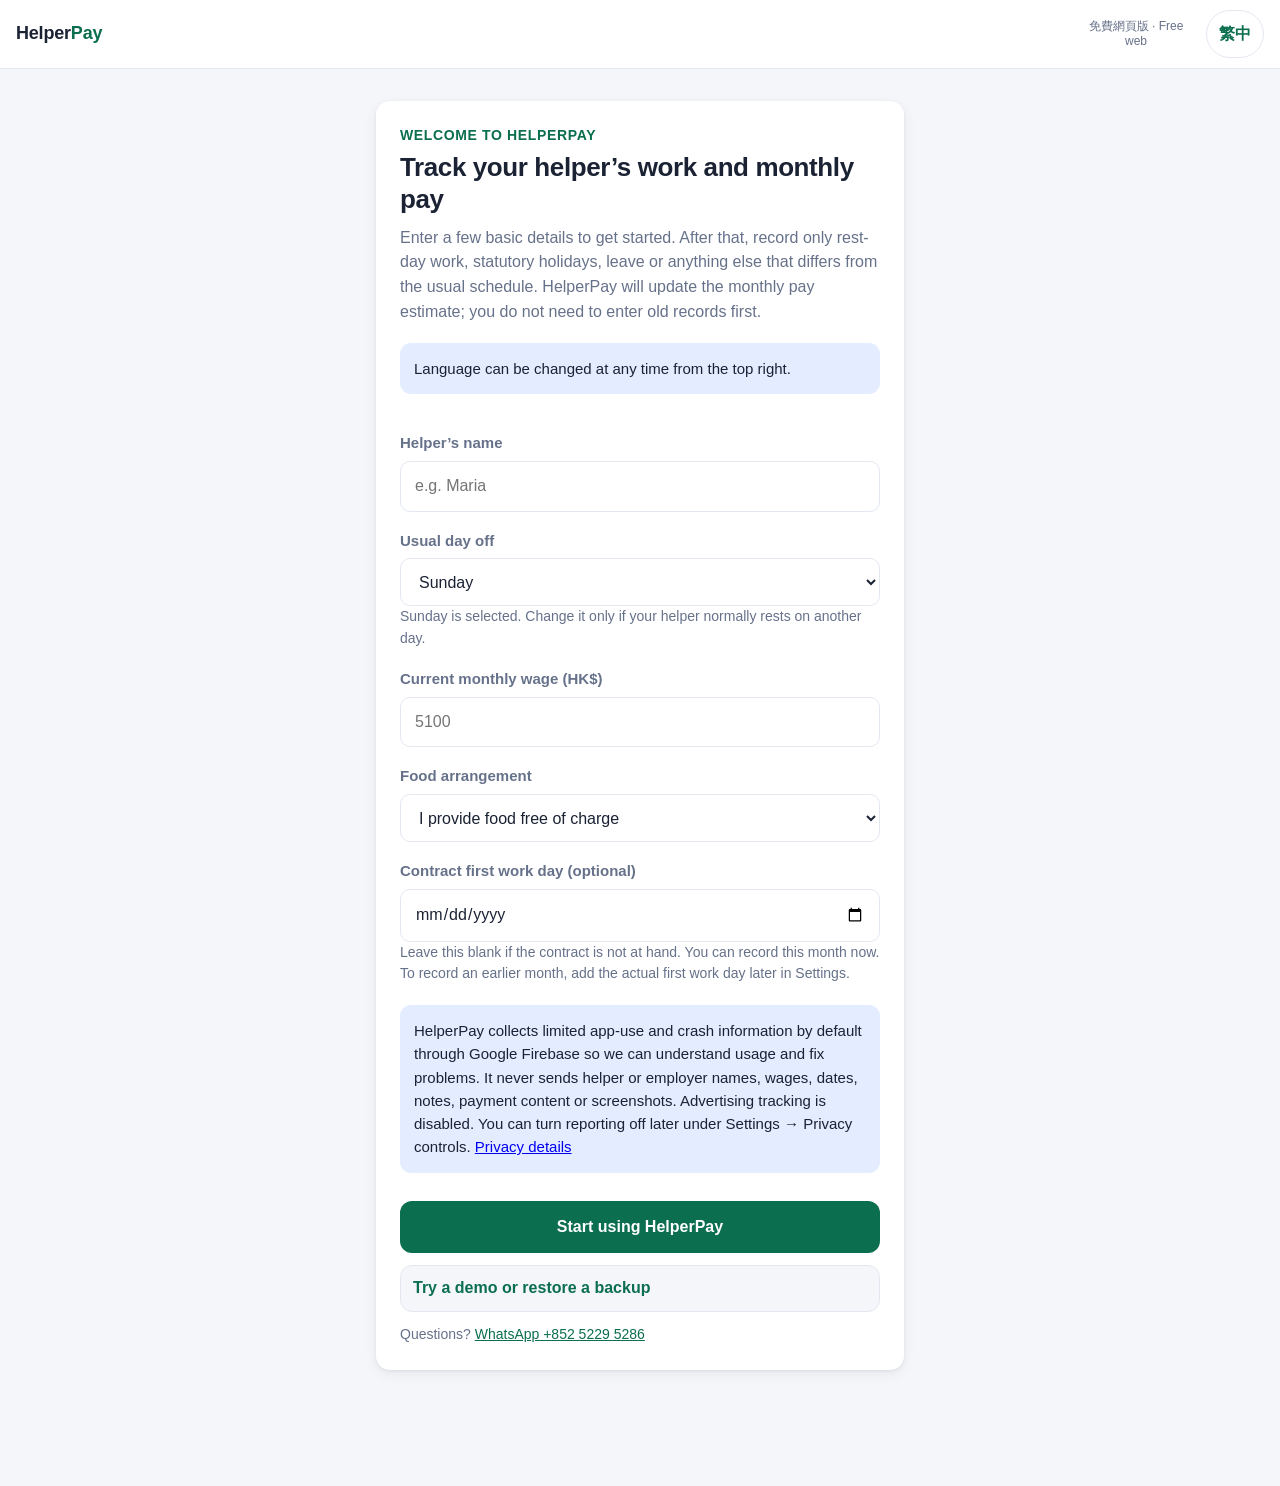
==== commit 9a651c02: "Publish HelperPay web ux-21" ====
--- a/index.html
+++ b/index.html
@@ -11,8 +11,8 @@
   <link rel="manifest" href="manifest.webmanifest">
   <link rel="icon" href="icon-32.png" type="image/png" sizes="32x32">
   <link rel="apple-touch-icon" href="icon-180.png" sizes="180x180">
-  <link rel="stylesheet" href="web/20260917-ux-20/app.css">
-<link rel="stylesheet" href="web/20260917-ux-20/web.css"><meta name="helperpay-build" content="20260917-ux-20"></head>
+  <link rel="stylesheet" href="web/20260922-ux-21/app.css">
+<link rel="stylesheet" href="web/20260922-ux-21/web.css"><meta name="helperpay-build" content="20260922-ux-21"></head>
 <body>
   <header id="topbar">
     <div class="brand">Helper<span>Pay</span></div><span class="web-free-label">免費網頁版 · Free web</span>
@@ -30,17 +30,17 @@
 
   <div id="sheet-root"></div>
 
-  <script src="web/20260917-ux-20/analytics.js"></script>
-  <script src="web/20260917-ux-20/legal-model.js"></script>
-  <script src="web/20260917-ux-20/contract-history.js"></script>
-  <script src="web/20260917-ux-20/payment-ledger.js"></script>
-  <script src="web/20260917-ux-20/engine.js"></script>
-  <script src="web/20260917-ux-20/holidays.js"></script>
-  <script src="web/20260917-ux-20/holiday-review.js"></script>
-  <script src="web/20260917-ux-20/compliance.js"></script>
-  <script src="web/20260917-ux-20/store.js"></script>
-  <script src="web/20260917-ux-20/i18n.js"></script>
-  <script src="web/20260917-ux-20/language.js"></script>
-  <script src="web/20260917-ux-20/entry.js" data-web-app="web/20260917-ux-20/app.js"></script>
+  <script src="web/20260922-ux-21/analytics.js"></script>
+  <script src="web/20260922-ux-21/legal-model.js"></script>
+  <script src="web/20260922-ux-21/contract-history.js"></script>
+  <script src="web/20260922-ux-21/payment-ledger.js"></script>
+  <script src="web/20260922-ux-21/engine.js"></script>
+  <script src="web/20260922-ux-21/holidays.js"></script>
+  <script src="web/20260922-ux-21/holiday-review.js"></script>
+  <script src="web/20260922-ux-21/compliance.js"></script>
+  <script src="web/20260922-ux-21/store.js"></script>
+  <script src="web/20260922-ux-21/i18n.js"></script>
+  <script src="web/20260922-ux-21/language.js"></script>
+  <script src="web/20260922-ux-21/entry.js" data-web-app="web/20260922-ux-21/app.js"></script>
 </body>
 </html>
--- a/web/20260922-ux-21/app.css
+++ b/web/20260922-ux-21/app.css
@@ -0,0 +1,637 @@
+/* HelperPay — mobile-first styles */
+.sheet label.checkline { display:flex; gap:10px; align-items:flex-start; margin-top:16px; min-height:44px; }
+.sheet label.checkline input { flex:0 0 22px; width:22px; height:22px; margin:0; padding:0; }
+#holiday-error { white-space:pre-line; }
+
+:root {
+  --bg: #f4f6f9;
+  --card: #ffffff;
+  --text: #1a2233;
+  --muted: #66718a;
+  --line: #e3e8f0;
+  --accent: #0b6e4f;
+  --accent-soft: #e2f3ec;
+  --blue: #2563eb;
+  --blue-soft: #e4edff;
+  --amber: #b45309;
+  --amber-soft: #fdeeda;
+  --red: #c0392b;
+  --red-soft: #fde8e5;
+  --green: #0b6e4f;
+  --green-soft: #e2f3ec;
+  --shadow: 0 1px 3px rgba(20, 30, 55, .08), 0 4px 14px rgba(20, 30, 55, .06);
+  --radius: 14px;
+  --tabbar-h: 4.25rem;
+  /* Text that sits ON a filled accent/blue/red button. Dark mode lightens
+     those fills, so white on them drops under WCAG AA; flip to dark ink. */
+  --on-accent: #ffffff;
+  --on-blue-soft: #1d4ed8;
+  --on-amber-soft: #8a3d06;
+  --on-line: #4a5468;
+  --on-green-soft: #095c42;
+  --on-red-soft: #9f2d21;
+}
+
+@media (prefers-color-scheme: dark) {
+  :root {
+    --bg: #12161f;
+    --card: #1b2130;
+    --text: #e8ecf4;
+    --muted: #98a3ba;
+    --line: #2a3245;
+    --accent: #3dbd8e;
+    --accent-soft: #17352a;
+    --blue: #6c9bff;
+    --blue-soft: #1c2947;
+    --amber: #ffb45e;
+    --amber-soft: #3a2a14;
+    --red: #ff7b6b;
+    --red-soft: #40201b;
+    --green: #3dbd8e;
+    --green-soft: #17352a;
+    --shadow: 0 1px 3px rgba(0, 0, 0, .4);
+    --on-accent: #0d1117;
+    /* Dark mode already pairs light ink with very dark fills. */
+    --on-blue-soft: #9dbcff;
+    --on-amber-soft: #ffc98a;
+    --on-line: #b6c0d4;
+    --on-green-soft: #6fd3ab;
+    --on-red-soft: #ffa79a;
+  }
+}
+
+* { box-sizing: border-box; margin: 0; padding: 0; }
+
+html { -webkit-text-size-adjust: 100%; font-size: 100%; }
+
+body {
+  font-family: -apple-system, BlinkMacSystemFont, "Segoe UI", Roboto, "Helvetica Neue", Arial, sans-serif;
+  background: var(--bg);
+  color: var(--text);
+  font-size: 1rem;
+  line-height: 1.55;
+  min-height: 100vh;
+  padding-bottom: calc(var(--tabbar-h) + env(safe-area-inset-bottom, 0px));
+}
+@supports (font: -apple-system-body) {
+  html { font: -apple-system-body; }
+  body { font-size:1rem; font-family: -apple-system, BlinkMacSystemFont, "Segoe UI", Roboto, "Helvetica Neue", Arial, sans-serif; line-height: 1.55; }
+}
+
+button { font: inherit; color: inherit; background: none; border: none; cursor: pointer; }
+input, select, textarea {
+  font: inherit; color: var(--text);
+  background: var(--card);
+  border: 1px solid var(--line);
+  border-radius: 10px;
+  padding: .75rem .875rem;
+  min-height: 3rem;
+  /* iOS date controls can keep an intrinsic width wider than their sheet,
+     especially with Dynamic Type or a long localized date. */
+  display: block;
+  width: 100%;
+  min-width: 0;
+  max-width: 100%;
+}
+input[type="date"], input[type="datetime-local"] {
+  inline-size: 100%;
+  min-inline-size: 0;
+  max-inline-size: 100%;
+}
+input[type="date"]::-webkit-date-and-time-value,
+input[type="datetime-local"]::-webkit-date-and-time-value {
+  min-width: 0;
+  max-width: 100%;
+  text-align: start;
+}
+input:focus, select:focus, textarea:focus { outline: 2px solid var(--accent); outline-offset: 1px; border-color: transparent; }
+label { display: block; font-size: .9375rem; color: var(--muted); margin: 1.125rem 0 .4375rem; font-weight: 650; line-height: 1.45; }
+
+/* ---------- header ---------- */
+
+#topbar {
+  position: sticky; top: 0; z-index: 30;
+  background: var(--card);
+  border-bottom: 1px solid var(--line);
+  padding: calc(.625rem + env(safe-area-inset-top, 0px)) 1rem .625rem;
+  display: flex; align-items: center; justify-content: space-between; flex-wrap: wrap;
+  gap: .75rem;
+}
+#topbar .brand {
+  flex: 1 1 7rem; min-width: 7rem;
+  font-weight: 800; font-size: 1.125rem; letter-spacing: -.0125rem;
+  white-space: nowrap;
+}
+#topbar .brand span { color: var(--accent); }
+.topbar-actions { display:flex; align-items:center; justify-content:flex-end; gap:.5rem; flex:0 1 auto; min-width:0; }
+.header-language {
+  min-width:3rem; min-height:3rem; padding:.5rem .75rem; border:1.5px solid var(--line);
+  border-radius:999px; color:var(--accent); background:var(--card); font-weight:800;
+}
+.mode-chip {
+  white-space:nowrap; flex-shrink:0;
+  font-size: .875rem; font-weight: 700;
+  padding: .5rem .75rem; border-radius: 999px;
+  background: var(--accent-soft); color: var(--accent);
+  /* Switching employer / helper hands the phone over; it must be easy to hit. */
+  min-height: 3rem; display: inline-flex; align-items: center;
+}
+.mode-chip-icon { flex: 0 0 auto; }
+.mode-chip-label { margin-left: .25rem; }
+.mode-chip.helper { background: var(--blue-soft); color: var(--blue); }
+.page-language-controls { display:flex; flex-wrap:wrap; gap:10px; margin:16px 0 24px; }
+.page-language-controls button { width:auto; min-height:44px; }
+.page-language-controls button[aria-pressed="true"] { background:var(--accent); color:var(--on-accent); }
+[data-page-language][hidden], [data-page-switcher][hidden] { display:none !important; }
+.guide .lang[data-page-language], .policy .lang[data-page-language] { border-top:0; margin-top:0; padding-top:0; }
+
+/* ---------- layout ---------- */
+
+#view { max-width: 560px; margin: 0 auto; padding: 1.125rem 1rem 2rem; }
+
+.card {
+  background: var(--card);
+  border-radius: var(--radius);
+  box-shadow: var(--shadow);
+  padding: 1.125rem;
+  margin-bottom: 1rem;
+}
+.card h2 { font-size: 1.125rem; line-height:1.35; margin-bottom: .75rem; }
+.card h3 { margin: 1rem 0 .5rem; color: var(--muted); text-transform: uppercase; letter-spacing: .025rem; font-weight: 700; font-size: .875rem; }
+
+.muted { color: var(--muted); font-size: .9375rem; }
+.small { font-size: .875rem; }
+.spread { display: flex; justify-content: space-between; align-items: center; gap: 10px; }
+.row { display: flex; gap: 10px; align-items: center; }
+.grow { flex: 1; }
+.mt { margin-top: 12px; }
+
+.language-row { align-items: center; }
+.language-row h2 { margin-bottom: 2px; }
+.language-switch {
+  display: inline-flex; flex: 0 0 auto;
+  padding: 3px; border-radius: 10px; background: var(--bg);
+  border: 1px solid var(--line);
+}
+.language-switch button {
+  padding: 7px 10px; border-radius: 7px; min-height: 44px;
+  color: var(--muted); font-size: 12.5px; font-weight: 700;
+  white-space: nowrap;
+}
+.language-switch button.active {
+  color: var(--accent); background: var(--card); box-shadow: var(--shadow);
+}
+
+@media (max-width: 390px) {
+  .language-row { align-items: flex-start; flex-direction: column; }
+}
+
+/* ---------- buttons ---------- */
+
+.btn {
+  display: inline-flex; align-items: center; justify-content: center; gap: 7px;
+  padding: .875rem 1rem; border-radius: 12px;
+  min-height:3rem; font-weight: 700; font-size: 1rem;
+  background: var(--accent); color: var(--on-accent);
+  width: 100%;
+  transition: transform .06s ease;
+}
+.btn:active { transform: scale(.985); }
+.btn.secondary { background: transparent; color: var(--accent); border: 1.5px solid var(--accent); }
+.btn.ghost { background: transparent; color: var(--muted); border: 1.5px solid var(--line); }
+.btn.danger { background: var(--red); }
+.btn.blue { background: var(--blue); }
+/* A privacy consent needs a full-size target, not a 13px default checkbox. */
+.consent-row { min-height: 44px; align-items: center; gap: 10px; }
+.consent-row input[type="checkbox"] { width: 22px; height: 22px; flex: 0 0 auto; }
+
+/* 44px is the smallest target Apple's HIG accepts and Google asks for 48dp.
+   Compact only means narrower, never shorter than a finger. */
+.btn.compact { width: auto; padding: .625rem .875rem; font-size: .9375rem; border-radius: 10px; min-height: 3rem; }
+.btn:disabled { background: var(--line); color: var(--muted); border-color: var(--line); cursor: not-allowed; box-shadow: none; }
+
+/* big day-status choice buttons */
+.choice-list { display: flex; flex-direction: column; gap: 10px; margin-top: 12px; }
+.choice {
+  display: flex; align-items: center; justify-content: space-between; gap: 10px;
+  width: 100%;
+  padding: 15px 16px;
+  border: 1.5px solid var(--line);
+  border-radius: 13px;
+  background: var(--card);
+  font-size: 1rem; font-weight: 600;
+  text-align: left;
+}
+.choice .sub { display: block; font-size: .875rem; color: var(--muted); font-weight: 500; margin-top: .25rem; }
+.choice .amt { font-weight: 800; font-size: 1rem; white-space: nowrap; }
+.choice .amt.plus { color: var(--green); }
+.choice .amt.minus { color: var(--red); }
+.choice .amt.zero { color: var(--muted); }
+.choice.selected { border-color: var(--accent); background: var(--accent-soft); }
+.choice.selected .check { color: var(--accent); font-weight: 900; }
+
+/* ---------- badges ---------- */
+
+.badge {
+  display: inline-block; padding: 3px 9px; border-radius: 999px;
+  font-size: 12px; font-weight: 700; white-space: nowrap;
+}
+/* Ink for text sitting on a *-soft tint. The body colours of the same name sit
+   on card/background instead and land just under 4.5:1 on these tints. */
+.badge.rest { background: var(--blue-soft); color: var(--on-blue-soft); }
+.badge.holiday { background: var(--amber-soft); color: var(--on-amber-soft); }
+.badge.normal { background: var(--line); color: var(--on-line); }
+.badge.plus { background: var(--green-soft); color: var(--on-green-soft); }
+.badge.minus { background: var(--red-soft); color: var(--on-red-soft); }
+.badge.approved { background: var(--green-soft); color: var(--on-green-soft); }
+.badge.pending { background: var(--amber-soft); color: var(--on-amber-soft); }
+.badge.draft { background: var(--line); color: var(--on-line); }
+
+/* ---------- today ---------- */
+
+.today-date { font-size: 1.375rem; font-weight: 800; letter-spacing: -.01875rem; }
+.today-type { margin-top: 4px; }
+
+.salary-hero { background:linear-gradient(145deg,var(--accent-soft),var(--card)); border:1px solid var(--line); }
+.salary-hero .eyebrow { color:var(--accent); font-size:.875rem; font-weight:800; margin-bottom:.25rem; }
+.salary-hero h1 { font-size:1.25rem; line-height:1.35; }
+.salary-hero-amount { color:var(--accent); font-size:clamp(1.5rem,9vw,2rem); line-height:1.2; font-weight:900; margin:.625rem 0; white-space:nowrap; letter-spacing:-.02em; }
+.salary-hero p:not(.eyebrow):not(.salary-hero-amount) { margin-top:.5rem; }
+
+.stat-row { display: flex; gap: 10px; margin-top: 4px; }
+.stat {
+  flex: 1; background: var(--bg); border-radius: 12px; padding: 10px 12px;
+}
+.stat .v { font-size: 1.0625rem; font-weight: 800; overflow-wrap:anywhere; }
+.stat .k { font-size: .8125rem; color: var(--muted); font-weight: 600; }
+.stat .v.plus { color: var(--green); }
+.stat .v.minus { color: var(--red); }
+
+.salary-starting-estimate {
+  background: var(--accent-soft);
+  border: 1px solid color-mix(in srgb, var(--accent) 35%, var(--line));
+  border-radius: 14px;
+  padding: 1rem;
+}
+.salary-starting-estimate p { margin-top: .375rem; }
+.salary-starting-estimate .eyebrow { margin-top: 0; }
+.salary-starting-amount {
+  color: var(--accent);
+  font-size: clamp(1.75rem, 8vw, 2.5rem);
+  font-weight: 850;
+  line-height: 1.1;
+  overflow-wrap: normal;
+  word-break: normal;
+}
+
+@media (max-width: 520px) {
+  /* The role switch keeps its full accessible name, but shows its familiar
+     icon on phones so Dynamic Type cannot squeeze out the HelperPay brand. */
+  .mode-chip { width: 3rem; padding: .5rem; justify-content: center; }
+  .mode-chip-label { display: none; }
+
+  #topbar { gap: .5rem; }
+  .topbar-actions { gap: .375rem; }
+  .header-language { min-width: 3rem; padding-left: .5rem; padding-right: .5rem; }
+
+  /* At larger system text sizes, give the amount a full row instead of
+     breaking a currency value into hard-to-read fragments. */
+  .stat-row { display: grid; grid-template-columns: repeat(2, minmax(0, 1fr)); }
+  .stat-row .stat:last-child { grid-column: 1 / -1; }
+  .stat .v { overflow-wrap: normal; word-break: normal; }
+  .stat-row .stat:last-child .v { white-space: nowrap; }
+
+  /* Long holiday names may move below their date, but never widen the page. */
+  .stmt-line { flex-wrap: wrap; }
+  .stmt-line > span { min-width: 0; max-width: 100%; }
+  .stmt-line .badge { max-width: 100%; white-space: normal; overflow-wrap: anywhere; }
+}
+
+/* ---------- calendar ---------- */
+
+.cal-head { display: flex; gap: 8px; align-items: center; justify-content: space-between; margin-bottom: 10px; }
+.cal-head .title { font-size: 17px; font-weight: 800; }
+.cal-head .month-picker { min-width:0; min-height:44px; padding:4px; text-align:center; border-radius:8px; overflow-wrap:anywhere; }
+.month-shortcut { margin:0 0 12px; text-align:center; }
+.month-shortcut .btn { width:auto; }
+.cal-head button:focus-visible { outline:2px solid var(--accent); outline-offset:2px; }
+.nav-btn {
+  width: 44px; height: 44px; flex:0 0 44px; border-radius: 10px;
+  border: 1.5px solid var(--line); font-size: 17px; font-weight: 700;
+  display: flex; align-items: center; justify-content: center;
+}
+.cal-grid { display: grid; grid-template-columns: repeat(7, minmax(0, 1fr)); gap: 4px; }
+.cal-dow { text-align: center; font-size: 11px; font-weight: 700; color: var(--muted); padding: 4px 0; }
+.cal-dow.sun { color: var(--red); }
+.cal-cell {
+  /* Fixed minimum height, flexible width: intrinsic button/aspect-ratio sizing
+     must not expand a seven-column grid beyond a small phone's viewport. */
+  min-width: 0; width: 100%; min-height: 58px;
+  border-radius: 10px;
+  border: 1.5px solid transparent;
+  display: flex; flex-direction: column; align-items: center; justify-content: flex-start;
+  padding: 5px 0; gap: 2px;
+  font-size: 14px; font-weight: 600;
+  position: relative;
+  background: transparent;
+}
+.cal-cell:not(.empty):not(.outside) { background: var(--card); box-shadow: var(--shadow); }
+.cal-cell.outside { color: var(--line); }
+.cal-cell.today { border-color: var(--accent); }
+.cal-cell.rest { color: var(--blue); }
+.cal-cell.holiday { color: var(--amber); font-weight: 800; }
+/* statutory holidays stand out with a tinted cell */
+.cal-cell.holiday:not(.empty):not(.outside) { background: var(--amber-soft); }
+.cal-cell .dots { display: flex; gap: 3px; height: 5px; }
+.cal-cell .dot { width: 5px; height: 5px; border-radius: 50%; }
+.dot.rest { background: var(--blue); }
+.dot.holiday { background: var(--amber); }
+.cal-cell .mark { font-size: 10.5px; font-weight: 800; line-height: 1; }
+.mark.plus { color: var(--green); }
+.mark.minus { color: var(--red); }
+.mark.pend { color: var(--amber); }
+.cal-cell.pending { border: 1.5px dashed var(--amber); }
+@media (max-width: 360px) {
+  .calendar-card { padding-left: 6px; padding-right: 6px; }
+}
+
+/* pending day-log approval rows (Today tab) */
+.pending-row {
+  display: flex; align-items: center; gap: 10px;
+  padding: 10px 0; border-bottom: 1px dashed var(--line);
+  cursor: pointer;
+}
+.pending-row:last-of-type { border-bottom: none; }
+.pending-row .btn.compact { width: auto; flex: none; }
+.pending-row [data-approve-log] { width: 44px; padding: 8px 0; }
+/* named holiday list under the calendar grid */
+.hol-list { margin-top: 12px; border-top: 1px dashed var(--line); }
+.hol-item {
+  display: flex; align-items: center; gap: 8px;
+  width: 100%; padding: 8px 2px; text-align: left; min-height: 44px;
+  border-bottom: 1px dashed var(--line);
+  font-size: 13.5px;
+}
+.hol-item:last-child { border-bottom: none; }
+.hol-item .dot { width: 9px; height: 9px; border-radius: 50%; flex: none; }
+.hol-item b { white-space: nowrap; color: var(--amber); }
+.hol-item .nm { color: var(--muted); }
+
+.cal-legend { display: flex; flex-wrap: wrap; gap: 12px; margin-top: 12px; font-size: 12px; color: var(--muted); }
+.cal-legend .item { display: flex; align-items: center; gap: 5px; }
+/* legend dots/marks live outside .cal-cell, so give them their own sizing */
+.cal-legend .dot { width: 9px; height: 9px; border-radius: 50%; flex: none; }
+.cal-legend .mark { font-size: 12px; font-weight: 800; }
+
+/* ---------- salary statement ---------- */
+
+.stmt-total.provisional { background: var(--bg); color: var(--text); }
+
+.stmt-line { display: flex; justify-content: space-between; gap: 10px; padding: 7px 0; border-bottom: 1px dashed var(--line); font-size: 14.5px; }
+.stmt-line:last-child { border-bottom: none; }
+.stmt-line .lbl { color: var(--muted); }
+.stmt-line .lbl b { color: var(--text); }
+.stmt-line .val { font-weight: 700; white-space: nowrap; }
+.stmt-line .val.plus { color: var(--green); }
+.stmt-line .val.minus { color: var(--red); }
+.stmt-line.sub { padding-left: 14px; font-size: 13.5px; }
+.stmt-total {
+  display: flex; justify-content: space-between; align-items: center;
+  margin-top: 10px; padding: 13px 14px;
+  background: var(--accent-soft); border-radius: 12px;
+  font-weight: 800; font-size: 16px; color: var(--accent);
+}
+.stmt-total .amt { font-size: 20px; }
+
+.payment-item { border: 1.5px solid var(--line); border-radius: 12px; padding: 12px 14px; margin-top: 10px; }
+.thumbs { display: flex; gap: 8px; flex-wrap: wrap; margin-top: 10px; }
+.thumbnail-button { padding:0; border:0; background:transparent; border-radius:8px; cursor:pointer; }
+.thumbnail-button:focus-visible { outline:3px solid var(--accent); outline-offset:3px; }
+.thumbs img {
+  width: 74px; height: 74px; object-fit: cover; border-radius: 10px;
+  border: 1px solid var(--line); cursor: pointer;
+}
+
+/* ---------- settings ---------- */
+
+.holiday-row { display: flex; align-items: center; gap: 8px; padding: 8px 0; border-bottom: 1px dashed var(--line); font-size: 13.5px; }
+.holiday-row .date { font-weight: 700; white-space: nowrap; }
+.holiday-row .name { flex: 1; color: var(--muted); }
+.holiday-row .del { color: var(--red); font-weight: 800; padding: 4px 8px; }
+
+.banner {
+  background: var(--amber-soft); color: var(--on-amber-soft);
+  border-radius: 12px; padding: 11px 14px; font-size: 13.5px; font-weight: 600;
+  margin-bottom: 14px;
+}
+
+/* Newer code is deployed while this page still runs the previous rules. */
+.update-banner {
+  position: fixed; left: 0; right: 0; top: 0; z-index: 90;
+  display: flex; align-items: center; justify-content: space-between; gap: 10px;
+  padding: calc(8px + env(safe-area-inset-top, 0px)) 14px 8px;
+  background: var(--amber-soft); color: var(--on-amber-soft);
+  font-size: 13px; font-weight: 700; line-height: 1.35;
+  box-shadow: 0 1px 6px rgba(0, 0, 0, .14);
+}
+.update-banner span { min-width: 0; }
+.update-banner .btn { flex: 0 0 auto; }
+/* Make room for it rather than hiding the header's mode control. */
+body.update-pending { padding-top: var(--update-banner-h, 0px); }
+body.update-pending #topbar { top: var(--update-banner-h, 0px); }
+
+.legal-status {
+  border: 1.5px solid var(--line); border-radius: 12px; padding: 12px 14px;
+  font-size: .875rem;
+}
+.legal-status p { margin-top: 5px; color: var(--muted); }
+.legal-status ul { margin: 8px 0 0 18px; color: var(--muted); }
+.legal-status li { margin-top: 4px; }
+.legal-status code { display: block; margin-top: 7px; font-size: .75rem; color: var(--muted); overflow-wrap: anywhere; }
+.legal-status.ready { background: var(--green-soft); border-color: var(--green); }
+.legal-status.ready > b { color: var(--green); }
+.form-error { margin-top: 12px; padding: 10px; border: 1px solid var(--red); border-radius: 8px; color: var(--red); }
+.form-error[hidden] { display: none; }
+.issue-list { padding-left: 0; list-style: none; margin-left: 0 !important; }
+.issue-list li { padding: 10px 0; border-bottom: 1px solid var(--line); }
+.issue-list li .btn { margin-top: 6px; }
+.history-date-list { margin: 8px 0 !important; padding: 0 !important; list-style: none; }
+.history-date-list li { border: 0; padding: 2px 0; }
+.history-date-list li { color: var(--muted); overflow-wrap: anywhere; }
+details > summary { cursor: pointer; padding: 10px 0; font-weight: 600; min-height: 44px; display: flex; align-items: center; }
+.legal-status.blocked { background: var(--amber-soft); border-color: var(--amber); }
+.legal-status.blocked > b { color: var(--amber); }
+.legal-status.guidance { background: var(--accent-soft); border-color: var(--accent); }
+.legal-status.guidance > b { color: var(--accent); }
+.legal-status details { margin-top: .375rem; }
+.legal-status details > summary { overflow-wrap: anywhere; }
+.salary-period { white-space: normal; overflow-wrap: anywhere; }
+
+/* ---------- tab bar ---------- */
+
+#tabbar {
+  position: fixed; bottom: 0; left: 0; right: 0; z-index: 30;
+  background: var(--card);
+  border-top: 1px solid var(--line);
+  display: flex;
+  min-height: calc(var(--tabbar-h) + env(safe-area-inset-bottom, 0px));
+  padding-bottom: env(safe-area-inset-bottom, 0px);
+}
+#tabbar button {
+  flex: 1; display: flex; flex-direction: column; align-items: center; justify-content: center; gap: 2px;
+  min-width: 0;
+  /* Keep all four destinations visible at the largest system text setting.
+     The rest of the page scales fully; navigation stays at a readable 18px. */
+  font-size: clamp(13px, .8125rem, 18px); font-weight: 700; color: var(--muted); line-height:1.2;
+}
+#tabbar button .ico { font-size: clamp(22px, 1.375rem, 30px); line-height: 1; }
+#tabbar button.active { color: var(--accent); }
+
+/* ---------- bottom sheet & modal ---------- */
+
+.overlay {
+  position: fixed; inset: 0; z-index: 50;
+  background: rgba(10, 14, 22, .45);
+  display: flex; align-items: flex-end; justify-content: center;
+  width: 100%; max-width: 100vw; overflow-x: hidden;
+  animation: fadeIn .15s ease;
+}
+.overlay.center { align-items: center; padding: 20px; }
+@keyframes fadeIn { from { opacity: 0; } to { opacity: 1; } }
+
+.sheet {
+  background: var(--card);
+  width: 100%; min-width: 0; max-width: min(560px, 100vw);
+  border-radius: 20px 20px 0 0;
+  padding: 1.25rem 1.125rem calc(1.5rem + env(safe-area-inset-bottom, 0px));
+  max-height: 88vh; overflow-y: auto; overflow-x: hidden;
+  overscroll-behavior: contain;
+  animation: slideUp .2s ease;
+}
+.overlay.center .sheet { border-radius: 20px; max-height: 86vh; }
+.overlay.native-sheet { display:contents; }
+dialog.sheet { position:fixed; inset:auto 0 0; margin:0 auto; border:0; color:var(--text); }
+.overlay.center dialog.sheet { inset:0; margin:auto; height:fit-content; max-width:min(560px, calc(100vw - 40px)); }
+dialog.sheet::backdrop { background:rgba(10, 14, 22, .45); }
+.image-sheet .payment-image { display:block; width:100%; max-height:65vh; object-fit:contain; margin-top:12px; }
+@keyframes slideUp { from { transform: translateY(30px); opacity: .6; } to { transform: none; opacity: 1; } }
+.sheet h2 { font-size: 1.25rem; line-height:1.35; margin-bottom: .25rem; }
+.sheet-toolbar { display: flex; justify-content: flex-end; margin-bottom: 10px; }
+.sheet-toolbar button { min-height: 44px; }
+[aria-invalid="true"] { border-color: var(--red); outline: 2px solid var(--red); outline-offset: 2px; }
+.sheet .grab { width: 40px; height: 4px; border-radius: 2px; background: var(--line); margin: 0 auto 12px; }
+
+.img-viewer {
+  position: fixed; inset: 0; z-index: 60; background: rgba(0,0,0,.92);
+  display: flex; align-items: center; justify-content: center;
+}
+.img-viewer img { max-width: 96vw; max-height: 88vh; border-radius: 6px; }
+.img-viewer .close { position: absolute; top: calc(14px + env(safe-area-inset-top, 0px)); right: 16px; color: #fff; font-size: 30px; font-weight: 700; }
+
+/* ---------- approval screen ---------- */
+
+.approve-amount { font-size: 34px; font-weight: 900; letter-spacing: -.5px; color: var(--accent); margin: 6px 0 2px; }
+
+/* ---------- onboarding ---------- */
+
+.onboarding-card { margin-top: .625rem; padding: 1.25rem; }
+.onboarding-progress { display: flex; align-items: center; gap: 7px; margin-bottom: 22px; }
+.onboarding-progress::before {
+  content: ''; width: 28px; height: 3px; border-radius: 99px; background: var(--accent);
+  margin-right: 3px;
+}
+.onboarding-progress span {
+  width: 25px; height: 25px; display: inline-flex; align-items: center; justify-content: center;
+  border-radius: 50%; border: 1.5px solid var(--line); color: var(--muted);
+  font-size: 11px; font-weight: 800;
+}
+.onboarding-progress span.active { background: var(--accent); border-color: var(--accent); color: var(--on-accent); }
+.onboarding-progress span.done { background: var(--accent-soft); border-color: var(--accent); color: var(--accent); }
+.onboarding-heading { margin-bottom: 1.125rem; }
+.onboarding-heading .eyebrow {
+  color: var(--accent); font-size: .875rem; font-weight: 800; letter-spacing: .04rem;
+  text-transform: uppercase; margin-bottom: 4px;
+}
+.onboarding-heading h1 { font-size: 1.625rem; line-height: 1.25; letter-spacing: -.025rem; }
+.onboarding-heading > p:last-child { color: var(--muted); font-size: 1rem; margin-top: .625rem; }
+.onboarding-language {
+  padding: 12px 0 16px; margin-bottom: 4px; border-top: 1px solid var(--line);
+  border-bottom: 1px solid var(--line);
+}
+.onboarding-actions, .onboarding-checklist { display: flex; flex-direction: column; margin: 8px 0 16px; }
+.onboarding-actions > div, .onboarding-checklist > div {
+  display: flex; align-items: flex-start; gap: 12px; padding: 13px 0;
+  border-bottom: 1px solid var(--line);
+}
+.onboarding-actions > div:last-child, .onboarding-checklist > div:last-child { border-bottom: 0; }
+.onboarding-actions p, .onboarding-checklist p { display: flex; flex-direction: column; gap: 2px; }
+.onboarding-actions b, .onboarding-checklist b { font-size: 15px; }
+.onboarding-actions small, .onboarding-checklist small { color: var(--muted); font-size: 12.5px; }
+.onboarding-icon {
+  display: inline-flex; align-items: center; justify-content: center; flex: 0 0 38px;
+  width: 38px; height: 38px; border-radius: 10px; background: var(--accent-soft); font-size: 20px;
+}
+.onboarding-checklist > div > span {
+  display: inline-flex; align-items: center; justify-content: center; flex: 0 0 26px;
+  width: 26px; height: 26px; border-radius: 50%; color: var(--accent);
+  background: var(--accent-soft); font-size: 14px; font-weight: 900;
+}
+.onboarding-note {
+  background: var(--blue-soft); color: var(--text); border-radius: 11px;
+  padding: .875rem; margin: .25rem 0 1rem; font-size: .9375rem;
+}
+.optional-setup, .plain-explanation {
+  border: 1px solid var(--line); border-radius: 12px; padding: 0 12px;
+  background: var(--bg);
+}
+.optional-setup[open], .plain-explanation[open] { padding-bottom: 14px; }
+.optional-setup > summary, .plain-explanation > summary { color: var(--accent); }
+.progressive-setup .eyebrow {
+  color: var(--accent); font-size: 12px; font-weight: 800; letter-spacing: .7px;
+  text-transform: uppercase; margin-bottom: 4px;
+}
+.setup-next {
+  margin-top: 14px; padding: 14px; border: 1.5px solid var(--accent);
+  border-radius: 12px; background: var(--accent-soft);
+}
+.setup-next p { margin: 8px 0 12px; }
+
+@media (min-width: 480px) {
+  .onboarding-card { padding: 24px; }
+}
+
+@media (min-width: 600px) {
+  #view { padding-top: 22px; }
+}
+:where([hidden]) { display: none !important; }
+.setup-section { border: 0; padding: 0; margin: 1.25rem 0; min-width: 0; }
+.setup-section legend { font-weight: 750; font-size: 1.1rem; }
+.mark.recorded { color: var(--accent); }
+.settings-group > summary, .holiday-year > summary { cursor: pointer; padding: 12px 0; min-height: 44px; font-weight: 750; }
+.day-optional > summary, .reminder-card details > summary, [data-range-options] > summary {
+  cursor: pointer; min-height: 44px; display: flex; align-items: center; font-weight: 700; color: var(--accent);
+}
+.settings-group > .card { box-shadow: none; border-radius: 0; padding: 20px 0; margin: 0; border-bottom: 1px solid var(--line); }
+.settings-group > .card:last-child { border-bottom: 0; }
+.settings-shortcuts { flex-wrap: wrap; margin-bottom: 16px; }
+.settings-summary { margin: 12px 0; display: grid; grid-template-columns: minmax(0, 1fr) minmax(0, 1fr); gap: 8px 16px; }
+.settings-summary dt { color: var(--muted); font-size: .875rem; }
+.settings-summary dd { margin: 0; overflow-wrap: anywhere; }
+#recipient-content [aria-pressed="true"] { color: var(--accent); border-color: var(--accent); box-shadow: inset 0 0 0 1px var(--accent); }
+[data-task-range][aria-pressed="true"] { background: #0b6e4f; border-color: #0b6e4f; color: #fff; }
+[data-task-range] { flex: 1 1 70px; }
+[data-task-scope] { flex:1 1 100px; }
+[data-task-scope][aria-pressed="true"] { background:var(--accent); border-color:var(--accent); color:var(--card); }
+.review-confirm input { width: 22px; height: 22px; flex: 0 0 22px; margin: 0; }
+.review-confirm { align-items: flex-start; min-height: 44px; }
+.pay-history { padding-left: 22px; margin: 16px 0; }
+.pay-history li + li { margin-top: 14px; }
+.pay-history p { margin: 6px 0; }
+.pay-history-row { min-inline-size: 0; border: 1px solid var(--line); margin-top: 16px; }
+.pay-history-row legend { font-weight: 750; padding: 0 6px; }
+
+/* Available to a screen reader, invisible on screen. */
+.sr-only {
+  position: absolute; width: 1px; height: 1px; padding: 0; margin: -1px;
+  overflow: hidden; clip: rect(0 0 0 0); clip-path: inset(50%); white-space: nowrap; border: 0;
+}
--- a/web/20260922-ux-21/web.css
+++ b/web/20260922-ux-21/web.css
@@ -0,0 +1,14 @@
+.web-upgrade { max-width: 680px; margin: 16px auto; }
+.web-upgrade h1 { font-size: 1.65rem; line-height: 1.3; margin: 20px 0 12px; }
+.web-upgrade p, .web-upgrade li { font-size: 1rem; line-height: 1.6; }
+.web-upgrade ul { margin: 16px 0; padding-left: 24px; }
+.web-upgrade .row { flex-wrap: wrap; gap: 8px; }
+.web-check { cursor: pointer; margin: 18px 0; font-size: 1rem; }
+.web-check input { width: 24px; height: 24px; flex: 0 0 24px; margin: 0 12px 0 0; }
+.web-check span { line-height: 1.5; }
+.web-free-label {font-size:12px;color:var(--muted,#596576);margin:0 8px;white-space:normal;max-width:100px;flex-shrink:0;line-height:1.25;text-align:center}
+@media (max-width: 479px) {
+  /* Keep the product name and the always-available language switch readable on
+     a phone. The page itself still identifies this as the free web edition. */
+  .web-free-label { display: none; }
+}
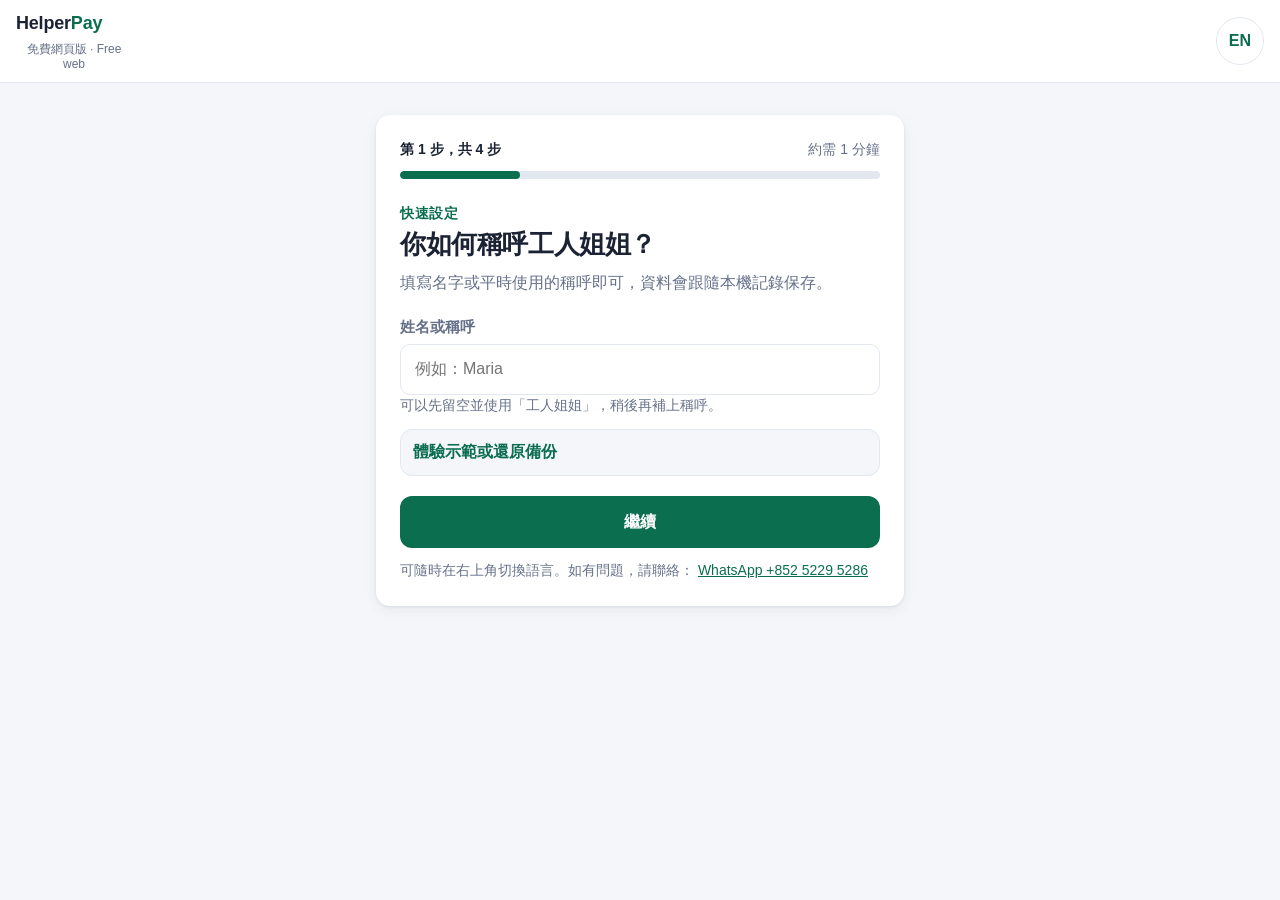
==== commit e3518204: "Publish HelperPay web ux-22 onboarding" ====
--- a/index.html
+++ b/index.html
@@ -1,5 +1,5 @@
 <!DOCTYPE html>
-<html lang="en">
+<html lang="zh-HK">
 <head>
   <meta charset="UTF-8">
   <meta name="viewport" content="width=device-width, initial-scale=1, viewport-fit=cover">
@@ -7,15 +7,18 @@
   <meta name="apple-mobile-web-app-capable" content="yes">
   <meta name="apple-mobile-web-app-status-bar-style" content="default">
   <meta name="apple-mobile-web-app-title" content="HelperPay">
-  <title>HelperPay — HK domestic helper salary tracker</title>
+  <title>HelperPay — 工人姐姐薪金助手</title>
   <link rel="manifest" href="manifest.webmanifest">
   <link rel="icon" href="icon-32.png" type="image/png" sizes="32x32">
   <link rel="apple-touch-icon" href="icon-180.png" sizes="180x180">
-  <link rel="stylesheet" href="web/20260922-ux-21/app.css">
-<link rel="stylesheet" href="web/20260922-ux-21/web.css"><meta name="helperpay-build" content="20260922-ux-21"></head>
+  <link rel="stylesheet" href="web/20260923-ux-22/app.css">
+<link rel="stylesheet" href="web/20260923-ux-22/web.css"><meta name="helperpay-build" content="20260923-ux-22"></head>
 <body>
   <header id="topbar">
-    <div class="brand">Helper<span>Pay</span></div><span class="web-free-label">免費網頁版 · Free web</span>
+    <div class="brand-area">
+      <div class="brand">Helper<span>Pay</span></div><span class="web-free-label">免費網頁版 · Free web</span>
+      <button id="helper-switch" class="helper-switch" type="button" style="display:none" aria-label="切換工人姐姐"></button>
+    </div>
     <div class="topbar-actions">
       <button id="language-toggle" class="header-language" type="button" data-language="zh-HK" aria-label="Switch language">繁中</button>
       <button id="mode-chip" class="mode-chip" style="display:none" aria-label="Employer">
@@ -30,17 +33,17 @@
 
   <div id="sheet-root"></div>
 
-  <script src="web/20260922-ux-21/analytics.js"></script>
-  <script src="web/20260922-ux-21/legal-model.js"></script>
-  <script src="web/20260922-ux-21/contract-history.js"></script>
-  <script src="web/20260922-ux-21/payment-ledger.js"></script>
-  <script src="web/20260922-ux-21/engine.js"></script>
-  <script src="web/20260922-ux-21/holidays.js"></script>
-  <script src="web/20260922-ux-21/holiday-review.js"></script>
-  <script src="web/20260922-ux-21/compliance.js"></script>
-  <script src="web/20260922-ux-21/store.js"></script>
-  <script src="web/20260922-ux-21/i18n.js"></script>
-  <script src="web/20260922-ux-21/language.js"></script>
-  <script src="web/20260922-ux-21/entry.js" data-web-app="web/20260922-ux-21/app.js"></script>
+  <script src="web/20260923-ux-22/analytics.js"></script>
+  <script src="web/20260923-ux-22/legal-model.js"></script>
+  <script src="web/20260923-ux-22/contract-history.js"></script>
+  <script src="web/20260923-ux-22/payment-ledger.js"></script>
+  <script src="web/20260923-ux-22/engine.js"></script>
+  <script src="web/20260923-ux-22/holidays.js"></script>
+  <script src="web/20260923-ux-22/holiday-review.js"></script>
+  <script src="web/20260923-ux-22/compliance.js"></script>
+  <script src="web/20260923-ux-22/store.js"></script>
+  <script src="web/20260923-ux-22/i18n.js"></script>
+  <script src="web/20260923-ux-22/language.js"></script>
+  <script src="web/20260923-ux-22/entry.js" data-web-app="web/20260923-ux-22/app.js"></script>
 </body>
 </html>
--- a/web/20260923-ux-22/app.css
+++ b/web/20260923-ux-22/app.css
@@ -0,0 +1,683 @@
+/* HelperPay — mobile-first styles */
+.sheet label.checkline { display:flex; gap:10px; align-items:flex-start; margin-top:16px; min-height:44px; }
+.sheet label.checkline input { flex:0 0 22px; width:22px; height:22px; margin:0; padding:0; }
+#holiday-error { white-space:pre-line; }
+
+:root {
+  --bg: #f4f6f9;
+  --card: #ffffff;
+  --text: #1a2233;
+  --muted: #66718a;
+  --line: #e3e8f0;
+  --accent: #0b6e4f;
+  --accent-soft: #e2f3ec;
+  --blue: #2563eb;
+  --blue-soft: #e4edff;
+  --amber: #b45309;
+  --amber-soft: #fdeeda;
+  --red: #c0392b;
+  --red-soft: #fde8e5;
+  --green: #0b6e4f;
+  --green-soft: #e2f3ec;
+  --shadow: 0 1px 3px rgba(20, 30, 55, .08), 0 4px 14px rgba(20, 30, 55, .06);
+  --radius: 14px;
+  --tabbar-h: 4.25rem;
+  /* Text that sits ON a filled accent/blue/red button. Dark mode lightens
+     those fills, so white on them drops under WCAG AA; flip to dark ink. */
+  --on-accent: #ffffff;
+  --on-blue-soft: #1d4ed8;
+  --on-amber-soft: #8a3d06;
+  --on-line: #4a5468;
+  --on-green-soft: #095c42;
+  --on-red-soft: #9f2d21;
+}
+
+@media (prefers-color-scheme: dark) {
+  :root {
+    --bg: #12161f;
+    --card: #1b2130;
+    --text: #e8ecf4;
+    --muted: #98a3ba;
+    --line: #2a3245;
+    --accent: #3dbd8e;
+    --accent-soft: #17352a;
+    --blue: #6c9bff;
+    --blue-soft: #1c2947;
+    --amber: #ffb45e;
+    --amber-soft: #3a2a14;
+    --red: #ff7b6b;
+    --red-soft: #40201b;
+    --green: #3dbd8e;
+    --green-soft: #17352a;
+    --shadow: 0 1px 3px rgba(0, 0, 0, .4);
+    --on-accent: #0d1117;
+    /* Dark mode already pairs light ink with very dark fills. */
+    --on-blue-soft: #9dbcff;
+    --on-amber-soft: #ffc98a;
+    --on-line: #b6c0d4;
+    --on-green-soft: #6fd3ab;
+    --on-red-soft: #ffa79a;
+  }
+}
+
+* { box-sizing: border-box; margin: 0; padding: 0; }
+
+html { -webkit-text-size-adjust: 100%; font-size: 100%; }
+
+body {
+  font-family: -apple-system, BlinkMacSystemFont, "Segoe UI", Roboto, "Helvetica Neue", Arial, sans-serif;
+  background: var(--bg);
+  color: var(--text);
+  font-size: 1rem;
+  line-height: 1.55;
+  min-height: 100vh;
+  padding-bottom: calc(var(--tabbar-h) + env(safe-area-inset-bottom, 0px));
+}
+@supports (font: -apple-system-body) {
+  html { font: -apple-system-body; }
+  body { font-size:1rem; font-family: -apple-system, BlinkMacSystemFont, "Segoe UI", Roboto, "Helvetica Neue", Arial, sans-serif; line-height: 1.55; }
+}
+
+button { font: inherit; color: inherit; background: none; border: none; cursor: pointer; }
+input, select, textarea {
+  font: inherit; color: var(--text);
+  background: var(--card);
+  border: 1px solid var(--line);
+  border-radius: 10px;
+  padding: .75rem .875rem;
+  min-height: 3rem;
+  /* iOS date controls can keep an intrinsic width wider than their sheet,
+     especially with Dynamic Type or a long localized date. */
+  display: block;
+  width: 100%;
+  min-width: 0;
+  max-width: 100%;
+}
+input[type="date"], input[type="datetime-local"] {
+  inline-size: 100%;
+  min-inline-size: 0;
+  max-inline-size: 100%;
+}
+input[type="date"]::-webkit-date-and-time-value,
+input[type="datetime-local"]::-webkit-date-and-time-value {
+  min-width: 0;
+  max-width: 100%;
+  text-align: start;
+}
+input:focus, select:focus, textarea:focus { outline: 2px solid var(--accent); outline-offset: 1px; border-color: transparent; }
+label { display: block; font-size: .9375rem; color: var(--muted); margin: 1.125rem 0 .4375rem; font-weight: 650; line-height: 1.45; }
+
+/* ---------- header ---------- */
+
+#topbar {
+  position: sticky; top: 0; z-index: 30;
+  background: var(--card);
+  border-bottom: 1px solid var(--line);
+  padding: calc(.625rem + env(safe-area-inset-top, 0px)) 1rem .625rem;
+  display: flex; align-items: center; justify-content: space-between; flex-wrap: wrap;
+  gap: .75rem;
+}
+#topbar .brand-area {
+  flex: 1 1 7rem; min-width: 0; display: flex; flex-direction: column; align-items: flex-start; gap: .25rem;
+}
+#topbar .brand {
+  font-weight: 800; font-size: 1.125rem; letter-spacing: -.0125rem;
+  white-space: nowrap;
+}
+#topbar .brand span { color: var(--accent); }
+.helper-switch {
+  max-width: 11rem; min-height: 2.25rem; padding: .25rem .625rem;
+  border: 1px solid var(--line); border-radius: 999px; background: var(--bg);
+  color: var(--accent); font-size: .8125rem; font-weight: 750;
+  white-space: nowrap; overflow: hidden; text-overflow: ellipsis;
+}
+.helper-switch-list { display: grid; gap: .75rem; }
+.topbar-actions { display:flex; align-items:center; justify-content:flex-end; gap:.5rem; flex:0 1 auto; min-width:0; }
+.header-language {
+  min-width:3rem; min-height:3rem; padding:.5rem .75rem; border:1.5px solid var(--line);
+  border-radius:999px; color:var(--accent); background:var(--card); font-weight:800;
+}
+.mode-chip {
+  white-space:nowrap; flex-shrink:0;
+  font-size: .875rem; font-weight: 700;
+  padding: .5rem .75rem; border-radius: 999px;
+  background: var(--accent-soft); color: var(--accent);
+  /* Switching employer / helper hands the phone over; it must be easy to hit. */
+  min-height: 3rem; display: inline-flex; align-items: center;
+}
+.mode-chip-icon { flex: 0 0 auto; }
+.mode-chip-label { margin-left: .25rem; }
+.mode-chip.helper { background: var(--blue-soft); color: var(--blue); }
+.page-language-controls { display:flex; flex-wrap:wrap; gap:10px; margin:16px 0 24px; }
+.page-language-controls button { width:auto; min-height:44px; }
+.page-language-controls button[aria-pressed="true"] { background:var(--accent); color:var(--on-accent); }
+[data-page-language][hidden], [data-page-switcher][hidden] { display:none !important; }
+.guide .lang[data-page-language], .policy .lang[data-page-language] { border-top:0; margin-top:0; padding-top:0; }
+
+/* ---------- layout ---------- */
+
+#view { max-width: 560px; margin: 0 auto; padding: 1.125rem 1rem 2rem; }
+
+.card {
+  background: var(--card);
+  border-radius: var(--radius);
+  box-shadow: var(--shadow);
+  padding: 1.125rem;
+  margin-bottom: 1rem;
+}
+.card h2 { font-size: 1.125rem; line-height:1.35; margin-bottom: .75rem; }
+.card h3 { margin: 1rem 0 .5rem; color: var(--muted); text-transform: uppercase; letter-spacing: .025rem; font-weight: 700; font-size: .875rem; }
+
+.muted { color: var(--muted); font-size: .9375rem; }
+.small { font-size: .875rem; }
+.spread { display: flex; justify-content: space-between; align-items: center; gap: 10px; }
+.row { display: flex; gap: 10px; align-items: center; }
+.grow { flex: 1; }
+.mt { margin-top: 12px; }
+
+.language-row { align-items: center; }
+.language-row h2 { margin-bottom: 2px; }
+.language-switch {
+  display: inline-flex; flex: 0 0 auto;
+  padding: 3px; border-radius: 10px; background: var(--bg);
+  border: 1px solid var(--line);
+}
+.language-switch button {
+  padding: 7px 10px; border-radius: 7px; min-height: 44px;
+  color: var(--muted); font-size: 12.5px; font-weight: 700;
+  white-space: nowrap;
+}
+.language-switch button.active {
+  color: var(--accent); background: var(--card); box-shadow: var(--shadow);
+}
+
+@media (max-width: 390px) {
+  .language-row { align-items: flex-start; flex-direction: column; }
+}
+
+/* ---------- buttons ---------- */
+
+.btn {
+  display: inline-flex; align-items: center; justify-content: center; gap: 7px;
+  padding: .875rem 1rem; border-radius: 12px;
+  min-height:3rem; font-weight: 700; font-size: 1rem;
+  background: var(--accent); color: var(--on-accent);
+  width: 100%;
+  transition: transform .06s ease;
+}
+.btn:active { transform: scale(.985); }
+.btn.secondary { background: transparent; color: var(--accent); border: 1.5px solid var(--accent); }
+.btn.ghost { background: transparent; color: var(--muted); border: 1.5px solid var(--line); }
+.btn.danger { background: var(--red); }
+.btn.blue { background: var(--blue); }
+/* A privacy consent needs a full-size target, not a 13px default checkbox. */
+.consent-row { min-height: 44px; align-items: center; gap: 10px; }
+.consent-row input[type="checkbox"] { width: 22px; height: 22px; flex: 0 0 auto; }
+
+/* 44px is the smallest target Apple's HIG accepts and Google asks for 48dp.
+   Compact only means narrower, never shorter than a finger. */
+.btn.compact { width: auto; padding: .625rem .875rem; font-size: .9375rem; border-radius: 10px; min-height: 3rem; }
+.btn:disabled { background: var(--line); color: var(--muted); border-color: var(--line); cursor: not-allowed; box-shadow: none; }
+
+/* big day-status choice buttons */
+.choice-list { display: flex; flex-direction: column; gap: 10px; margin-top: 12px; }
+.choice {
+  display: flex; align-items: center; justify-content: space-between; gap: 10px;
+  width: 100%;
+  padding: 15px 16px;
+  border: 1.5px solid var(--line);
+  border-radius: 13px;
+  background: var(--card);
+  font-size: 1rem; font-weight: 600;
+  text-align: left;
+}
+.choice .sub { display: block; font-size: .875rem; color: var(--muted); font-weight: 500; margin-top: .25rem; }
+.choice .amt { font-weight: 800; font-size: 1rem; white-space: nowrap; }
+.choice .amt.plus { color: var(--green); }
+.choice .amt.minus { color: var(--red); }
+.choice .amt.zero { color: var(--muted); }
+.choice.selected { border-color: var(--accent); background: var(--accent-soft); }
+.choice.selected .check { color: var(--accent); font-weight: 900; }
+
+/* ---------- badges ---------- */
+
+.badge {
+  display: inline-block; padding: 3px 9px; border-radius: 999px;
+  font-size: 12px; font-weight: 700; white-space: nowrap;
+}
+/* Ink for text sitting on a *-soft tint. The body colours of the same name sit
+   on card/background instead and land just under 4.5:1 on these tints. */
+.badge.rest { background: var(--blue-soft); color: var(--on-blue-soft); }
+.badge.holiday { background: var(--amber-soft); color: var(--on-amber-soft); }
+.badge.normal { background: var(--line); color: var(--on-line); }
+.badge.plus { background: var(--green-soft); color: var(--on-green-soft); }
+.badge.minus { background: var(--red-soft); color: var(--on-red-soft); }
+.badge.approved { background: var(--green-soft); color: var(--on-green-soft); }
+.badge.pending { background: var(--amber-soft); color: var(--on-amber-soft); }
+.badge.draft { background: var(--line); color: var(--on-line); }
+
+/* ---------- today ---------- */
+
+.today-date { font-size: 1.375rem; font-weight: 800; letter-spacing: -.01875rem; }
+.today-type { margin-top: 4px; }
+
+.salary-hero { background:linear-gradient(145deg,var(--accent-soft),var(--card)); border:1px solid var(--line); }
+.salary-hero .eyebrow { color:var(--accent); font-size:.875rem; font-weight:800; margin-bottom:.25rem; }
+.salary-hero h1 { font-size:1.25rem; line-height:1.35; }
+.salary-hero-amount { color:var(--accent); font-size:clamp(1.5rem,9vw,2rem); line-height:1.2; font-weight:900; margin:.625rem 0; white-space:nowrap; letter-spacing:-.02em; }
+.salary-hero p:not(.eyebrow):not(.salary-hero-amount) { margin-top:.5rem; }
+
+.stat-row { display: flex; gap: 10px; margin-top: 4px; }
+.stat {
+  flex: 1; background: var(--bg); border-radius: 12px; padding: 10px 12px;
+}
+.stat .v { font-size: 1.0625rem; font-weight: 800; overflow-wrap:anywhere; }
+.stat .k { font-size: .8125rem; color: var(--muted); font-weight: 600; }
+.stat .v.plus { color: var(--green); }
+.stat .v.minus { color: var(--red); }
+
+.salary-starting-estimate {
+  background: var(--accent-soft);
+  border: 1px solid color-mix(in srgb, var(--accent) 35%, var(--line));
+  border-radius: 14px;
+  padding: 1rem;
+}
+.salary-starting-estimate p { margin-top: .375rem; }
+.salary-starting-estimate .eyebrow { margin-top: 0; }
+.salary-starting-amount {
+  color: var(--accent);
+  font-size: clamp(1.75rem, 8vw, 2.5rem);
+  font-weight: 850;
+  line-height: 1.1;
+  overflow-wrap: normal;
+  word-break: normal;
+}
+
+@media (max-width: 520px) {
+  /* The role switch keeps its full accessible name, but shows its familiar
+     icon on phones so Dynamic Type cannot squeeze out the HelperPay brand. */
+  .mode-chip { width: 3rem; padding: .5rem; justify-content: center; }
+  .mode-chip-label { display: none; }
+
+  #topbar { gap: .5rem; }
+  .topbar-actions { gap: .375rem; }
+  .header-language { min-width: 3rem; padding-left: .5rem; padding-right: .5rem; }
+
+  /* At larger system text sizes, give the amount a full row instead of
+     breaking a currency value into hard-to-read fragments. */
+  .stat-row { display: grid; grid-template-columns: repeat(2, minmax(0, 1fr)); }
+  .stat-row .stat:last-child { grid-column: 1 / -1; }
+  .stat .v { overflow-wrap: normal; word-break: normal; }
+  .stat-row .stat:last-child .v { white-space: nowrap; }
+
+  /* Long holiday names may move below their date, but never widen the page. */
+  .stmt-line { flex-wrap: wrap; }
+  .stmt-line > span { min-width: 0; max-width: 100%; }
+  .stmt-line .badge { max-width: 100%; white-space: normal; overflow-wrap: anywhere; }
+}
+
+/* ---------- calendar ---------- */
+
+.cal-head { display: flex; gap: 8px; align-items: center; justify-content: space-between; margin-bottom: 10px; }
+.cal-head .title { font-size: 17px; font-weight: 800; }
+.cal-head .month-picker { min-width:0; min-height:44px; padding:4px; text-align:center; border-radius:8px; overflow-wrap:anywhere; }
+.month-shortcut { margin:0 0 12px; text-align:center; }
+.month-shortcut .btn { width:auto; }
+.cal-head button:focus-visible { outline:2px solid var(--accent); outline-offset:2px; }
+.nav-btn {
+  width: 44px; height: 44px; flex:0 0 44px; border-radius: 10px;
+  border: 1.5px solid var(--line); font-size: 17px; font-weight: 700;
+  display: flex; align-items: center; justify-content: center;
+}
+.cal-grid { display: grid; grid-template-columns: repeat(7, minmax(0, 1fr)); gap: 4px; }
+.cal-dow { text-align: center; font-size: 11px; font-weight: 700; color: var(--muted); padding: 4px 0; }
+.cal-dow.sun { color: var(--red); }
+.cal-cell {
+  /* Fixed minimum height, flexible width: intrinsic button/aspect-ratio sizing
+     must not expand a seven-column grid beyond a small phone's viewport. */
+  min-width: 0; width: 100%; min-height: 58px;
+  border-radius: 10px;
+  border: 1.5px solid transparent;
+  display: flex; flex-direction: column; align-items: center; justify-content: flex-start;
+  padding: 5px 0; gap: 2px;
+  font-size: 14px; font-weight: 600;
+  position: relative;
+  background: transparent;
+}
+.cal-cell:not(.empty):not(.outside) { background: var(--card); box-shadow: var(--shadow); }
+.cal-cell.outside { color: var(--line); }
+.cal-cell.today { border-color: var(--accent); }
+.cal-cell.rest { color: var(--blue); }
+.cal-cell.holiday { color: var(--amber); font-weight: 800; }
+/* statutory holidays stand out with a tinted cell */
+.cal-cell.holiday:not(.empty):not(.outside) { background: var(--amber-soft); }
+.cal-cell .dots { display: flex; gap: 3px; height: 5px; }
+.cal-cell .dot { width: 5px; height: 5px; border-radius: 50%; }
+.dot.rest { background: var(--blue); }
+.dot.holiday { background: var(--amber); }
+.cal-cell .mark { font-size: 10.5px; font-weight: 800; line-height: 1; }
+.mark.plus { color: var(--green); }
+.mark.minus { color: var(--red); }
+.mark.pend { color: var(--amber); }
+.cal-cell.pending { border: 1.5px dashed var(--amber); }
+@media (max-width: 360px) {
+  .calendar-card { padding-left: 6px; padding-right: 6px; }
+}
+
+/* pending day-log approval rows (Today tab) */
+.pending-row {
+  display: flex; align-items: center; gap: 10px;
+  padding: 10px 0; border-bottom: 1px dashed var(--line);
+  cursor: pointer;
+}
+.pending-row:last-of-type { border-bottom: none; }
+.pending-row .btn.compact { width: auto; flex: none; }
+.pending-row [data-approve-log] { width: 44px; padding: 8px 0; }
+/* named holiday list under the calendar grid */
+.hol-list { margin-top: 12px; border-top: 1px dashed var(--line); }
+.hol-item {
+  display: flex; align-items: center; gap: 8px;
+  width: 100%; padding: 8px 2px; text-align: left; min-height: 44px;
+  border-bottom: 1px dashed var(--line);
+  font-size: 13.5px;
+}
+.hol-item:last-child { border-bottom: none; }
+.hol-item .dot { width: 9px; height: 9px; border-radius: 50%; flex: none; }
+.hol-item b { white-space: nowrap; color: var(--amber); }
+.hol-item .nm { color: var(--muted); }
+
+.cal-legend { display: flex; flex-wrap: wrap; gap: 12px; margin-top: 12px; font-size: 12px; color: var(--muted); }
+.cal-legend .item { display: flex; align-items: center; gap: 5px; }
+/* legend dots/marks live outside .cal-cell, so give them their own sizing */
+.cal-legend .dot { width: 9px; height: 9px; border-radius: 50%; flex: none; }
+.cal-legend .mark { font-size: 12px; font-weight: 800; }
+
+/* ---------- salary statement ---------- */
+
+.stmt-total.provisional { background: var(--bg); color: var(--text); }
+
+.stmt-line { display: flex; justify-content: space-between; gap: 10px; padding: 7px 0; border-bottom: 1px dashed var(--line); font-size: 14.5px; }
+.stmt-line:last-child { border-bottom: none; }
+.stmt-line .lbl { color: var(--muted); }
+.stmt-line .lbl b { color: var(--text); }
+.stmt-line .val { font-weight: 700; white-space: nowrap; }
+.stmt-line .val.plus { color: var(--green); }
+.stmt-line .val.minus { color: var(--red); }
+.stmt-line.sub { padding-left: 14px; font-size: 13.5px; }
+.stmt-total {
+  display: flex; justify-content: space-between; align-items: center;
+  margin-top: 10px; padding: 13px 14px;
+  background: var(--accent-soft); border-radius: 12px;
+  font-weight: 800; font-size: 16px; color: var(--accent);
+}
+.stmt-total .amt { font-size: 20px; }
+
+.payment-item { border: 1.5px solid var(--line); border-radius: 12px; padding: 12px 14px; margin-top: 10px; }
+.thumbs { display: flex; gap: 8px; flex-wrap: wrap; margin-top: 10px; }
+.thumbnail-button { padding:0; border:0; background:transparent; border-radius:8px; cursor:pointer; }
+.thumbnail-button:focus-visible { outline:3px solid var(--accent); outline-offset:3px; }
+.thumbs img {
+  width: 74px; height: 74px; object-fit: cover; border-radius: 10px;
+  border: 1px solid var(--line); cursor: pointer;
+}
+
+/* ---------- settings ---------- */
+
+.holiday-row { display: flex; align-items: center; gap: 8px; padding: 8px 0; border-bottom: 1px dashed var(--line); font-size: 13.5px; }
+.holiday-row .date { font-weight: 700; white-space: nowrap; }
+.holiday-row .name { flex: 1; color: var(--muted); }
+.holiday-row .del { color: var(--red); font-weight: 800; padding: 4px 8px; }
+
+.banner {
+  background: var(--amber-soft); color: var(--on-amber-soft);
+  border-radius: 12px; padding: 11px 14px; font-size: 13.5px; font-weight: 600;
+  margin-bottom: 14px;
+}
+
+/* Newer code is deployed while this page still runs the previous rules. */
+.update-banner {
+  position: fixed; left: 0; right: 0; top: 0; z-index: 90;
+  display: flex; align-items: center; justify-content: space-between; gap: 10px;
+  padding: calc(8px + env(safe-area-inset-top, 0px)) 14px 8px;
+  background: var(--amber-soft); color: var(--on-amber-soft);
+  font-size: 13px; font-weight: 700; line-height: 1.35;
+  box-shadow: 0 1px 6px rgba(0, 0, 0, .14);
+}
+.update-banner span { min-width: 0; }
+.update-banner .btn { flex: 0 0 auto; }
+/* Make room for it rather than hiding the header's mode control. */
+body.update-pending { padding-top: var(--update-banner-h, 0px); }
+body.update-pending #topbar { top: var(--update-banner-h, 0px); }
+
+.legal-status {
+  border: 1.5px solid var(--line); border-radius: 12px; padding: 12px 14px;
+  font-size: .875rem;
+}
+.legal-status p { margin-top: 5px; color: var(--muted); }
+.legal-status ul { margin: 8px 0 0 18px; color: var(--muted); }
+.legal-status li { margin-top: 4px; }
+.legal-status code { display: block; margin-top: 7px; font-size: .75rem; color: var(--muted); overflow-wrap: anywhere; }
+.legal-status.ready { background: var(--green-soft); border-color: var(--green); }
+.legal-status.ready > b { color: var(--green); }
+.form-error { margin-top: 12px; padding: 10px; border: 1px solid var(--red); border-radius: 8px; color: var(--red); }
+.form-error[hidden] { display: none; }
+.issue-list { padding-left: 0; list-style: none; margin-left: 0 !important; }
+.issue-list li { padding: 10px 0; border-bottom: 1px solid var(--line); }
+.issue-list li .btn { margin-top: 6px; }
+.history-date-list { margin: 8px 0 !important; padding: 0 !important; list-style: none; }
+.history-date-list li { border: 0; padding: 2px 0; }
+.history-date-list li { color: var(--muted); overflow-wrap: anywhere; }
+details > summary { cursor: pointer; padding: 10px 0; font-weight: 600; min-height: 44px; display: flex; align-items: center; }
+.legal-status.blocked { background: var(--amber-soft); border-color: var(--amber); }
+.legal-status.blocked > b { color: var(--amber); }
+.legal-status.guidance { background: var(--accent-soft); border-color: var(--accent); }
+.legal-status.guidance > b { color: var(--accent); }
+.legal-status details { margin-top: .375rem; }
+.legal-status details > summary { overflow-wrap: anywhere; }
+.salary-period { white-space: normal; overflow-wrap: anywhere; }
+
+/* ---------- tab bar ---------- */
+
+#tabbar {
+  position: fixed; bottom: 0; left: 0; right: 0; z-index: 30;
+  background: var(--card);
+  border-top: 1px solid var(--line);
+  display: flex;
+  min-height: calc(var(--tabbar-h) + env(safe-area-inset-bottom, 0px));
+  padding-bottom: env(safe-area-inset-bottom, 0px);
+}
+#tabbar button {
+  flex: 1; display: flex; flex-direction: column; align-items: center; justify-content: center; gap: 2px;
+  min-width: 0;
+  /* Keep all four destinations visible at the largest system text setting.
+     The rest of the page scales fully; navigation stays at a readable 18px. */
+  font-size: clamp(13px, .8125rem, 18px); font-weight: 700; color: var(--muted); line-height:1.2;
+}
+#tabbar button .ico { font-size: clamp(22px, 1.375rem, 30px); line-height: 1; }
+#tabbar button.active { color: var(--accent); }
+
+/* ---------- bottom sheet & modal ---------- */
+
+.overlay {
+  position: fixed; inset: 0; z-index: 50;
+  background: rgba(10, 14, 22, .45);
+  display: flex; align-items: flex-end; justify-content: center;
+  width: 100%; max-width: 100vw; overflow-x: hidden;
+  animation: fadeIn .15s ease;
+}
+.overlay.center { align-items: center; padding: 20px; }
+@keyframes fadeIn { from { opacity: 0; } to { opacity: 1; } }
+
+.sheet {
+  background: var(--card);
+  width: 100%; min-width: 0; max-width: min(560px, 100vw);
+  border-radius: 20px 20px 0 0;
+  padding: 1.25rem 1.125rem calc(1.5rem + env(safe-area-inset-bottom, 0px));
+  max-height: 88vh; overflow-y: auto; overflow-x: hidden;
+  overscroll-behavior: contain;
+  animation: slideUp .2s ease;
+}
+.overlay.center .sheet { border-radius: 20px; max-height: 86vh; }
+.overlay.native-sheet { display:contents; }
+dialog.sheet { position:fixed; inset:auto 0 0; margin:0 auto; border:0; color:var(--text); }
+.overlay.center dialog.sheet { inset:0; margin:auto; height:fit-content; max-width:min(560px, calc(100vw - 40px)); }
+dialog.sheet::backdrop { background:rgba(10, 14, 22, .45); }
+.image-sheet .payment-image { display:block; width:100%; max-height:65vh; object-fit:contain; margin-top:12px; }
+@keyframes slideUp { from { transform: translateY(30px); opacity: .6; } to { transform: none; opacity: 1; } }
+.sheet h2 { font-size: 1.25rem; line-height:1.35; margin-bottom: .25rem; }
+.sheet-toolbar { display: flex; justify-content: flex-end; margin-bottom: 10px; }
+.sheet-toolbar button { min-height: 44px; }
+[aria-invalid="true"] { border-color: var(--red); outline: 2px solid var(--red); outline-offset: 2px; }
+.sheet .grab { width: 40px; height: 4px; border-radius: 2px; background: var(--line); margin: 0 auto 12px; }
+
+.img-viewer {
+  position: fixed; inset: 0; z-index: 60; background: rgba(0,0,0,.92);
+  display: flex; align-items: center; justify-content: center;
+}
+.img-viewer img { max-width: 96vw; max-height: 88vh; border-radius: 6px; }
+.img-viewer .close { position: absolute; top: calc(14px + env(safe-area-inset-top, 0px)); right: 16px; color: #fff; font-size: 30px; font-weight: 700; }
+
+/* ---------- approval screen ---------- */
+
+.approve-amount { font-size: 34px; font-weight: 900; letter-spacing: -.5px; color: var(--accent); margin: 6px 0 2px; }
+
+/* ---------- onboarding ---------- */
+
+.onboarding-card { margin-top: .625rem; padding: 1.25rem; }
+.setup-progress { margin-bottom: 1.5rem; color: var(--muted); font-size: .875rem; }
+.setup-progress .spread { align-items: baseline; }
+.setup-progress b { color: var(--text); }
+.setup-progress-track { height: .5rem; overflow: hidden; margin-top: .625rem; background: var(--line); border-radius: 999px; }
+.setup-progress-track span { display: block; height: 100%; border-radius: inherit; background: var(--accent); transition: width .2s ease; }
+.onboarding-progress { display: flex; align-items: center; gap: 7px; margin-bottom: 22px; }
+.onboarding-progress::before {
+  content: ''; width: 28px; height: 3px; border-radius: 99px; background: var(--accent);
+  margin-right: 3px;
+}
+.onboarding-progress span {
+  width: 25px; height: 25px; display: inline-flex; align-items: center; justify-content: center;
+  border-radius: 50%; border: 1.5px solid var(--line); color: var(--muted);
+  font-size: 11px; font-weight: 800;
+}
+.onboarding-progress span.active { background: var(--accent); border-color: var(--accent); color: var(--on-accent); }
+.onboarding-progress span.done { background: var(--accent-soft); border-color: var(--accent); color: var(--accent); }
+.onboarding-heading { margin-bottom: 1.125rem; }
+.onboarding-heading .eyebrow {
+  color: var(--accent); font-size: .875rem; font-weight: 800; letter-spacing: .04rem;
+  text-transform: uppercase; margin-bottom: 4px;
+}
+.onboarding-heading h1 { font-size: 1.625rem; line-height: 1.25; letter-spacing: -.025rem; }
+.onboarding-heading > p:last-child { color: var(--muted); font-size: 1rem; margin-top: .625rem; }
+.onboarding-language {
+  padding: 12px 0 16px; margin-bottom: 4px; border-top: 1px solid var(--line);
+  border-bottom: 1px solid var(--line);
+}
+.onboarding-actions, .onboarding-checklist { display: flex; flex-direction: column; margin: 8px 0 16px; }
+.onboarding-actions > div, .onboarding-checklist > div {
+  display: flex; align-items: flex-start; gap: 12px; padding: 13px 0;
+  border-bottom: 1px solid var(--line);
+}
+.onboarding-actions > div:last-child, .onboarding-checklist > div:last-child { border-bottom: 0; }
+.onboarding-actions p, .onboarding-checklist p { display: flex; flex-direction: column; gap: 2px; }
+.onboarding-actions b, .onboarding-checklist b { font-size: 15px; }
+.onboarding-actions small, .onboarding-checklist small { color: var(--muted); font-size: 12.5px; }
+.onboarding-icon {
+  display: inline-flex; align-items: center; justify-content: center; flex: 0 0 38px;
+  width: 38px; height: 38px; border-radius: 10px; background: var(--accent-soft); font-size: 20px;
+}
+.onboarding-checklist > div > span {
+  display: inline-flex; align-items: center; justify-content: center; flex: 0 0 26px;
+  width: 26px; height: 26px; border-radius: 50%; color: var(--accent);
+  background: var(--accent-soft); font-size: 14px; font-weight: 900;
+}
+.onboarding-note {
+  background: var(--blue-soft); color: var(--text); border-radius: 11px;
+  padding: .875rem; margin: .25rem 0 1rem; font-size: .9375rem;
+}
+.optional-setup, .plain-explanation {
+  border: 1px solid var(--line); border-radius: 12px; padding: 0 12px;
+  background: var(--bg);
+}
+.optional-setup[open], .plain-explanation[open] { padding-bottom: 14px; }
+.optional-setup > summary, .plain-explanation > summary { color: var(--accent); }
+.progressive-setup .eyebrow {
+  color: var(--accent); font-size: 12px; font-weight: 800; letter-spacing: .7px;
+  text-transform: uppercase; margin-bottom: 4px;
+}
+.setup-next {
+  margin-top: 14px; padding: 14px; border: 1.5px solid var(--accent);
+  border-radius: 12px; background: var(--accent-soft);
+}
+.setup-next p { margin: 8px 0 12px; }
+.setup-buttons { display: flex; gap: .75rem; align-items: stretch; margin-top: 1rem; }
+.setup-buttons .btn { flex: 1 1 0; }
+.setup-default {
+  margin-top: .75rem; padding: .875rem; border-radius: 12px;
+  color: var(--accent); background: var(--accent-soft); font-weight: 700;
+}
+.setup-choice-group { border: 0; padding: 0; margin: 0; min-width: 0; }
+.setup-choice-group legend { font-weight: 750; margin-bottom: .75rem; }
+.setup-choice {
+  display: flex; align-items: flex-start; gap: .75rem; min-height: 4rem;
+  margin: .75rem 0; padding: .875rem; border: 1.5px solid var(--line);
+  border-radius: 14px; background: var(--card); color: var(--text); cursor: pointer;
+}
+.setup-choice:has(input:checked) { border-color: var(--accent); background: var(--accent-soft); }
+.setup-choice input { width: 1.375rem; height: 1.375rem; margin: .125rem 0 0; accent-color: var(--accent); flex: 0 0 auto; }
+.setup-choice span { display: flex; flex-direction: column; gap: .25rem; }
+.setup-choice small { color: var(--muted); }
+.setup-success-card { text-align: center; }
+.setup-success-card .setup-next { text-align: start; }
+.setup-success-icon {
+  display: inline-flex; align-items: center; justify-content: center;
+  width: 3.5rem; height: 3.5rem; margin-bottom: .75rem;
+  border-radius: 50%; background: var(--accent); color: var(--on-accent);
+  font-size: 1.75rem; font-weight: 900;
+}
+.setup-success-card .salary-hero-amount { color: var(--accent); }
+.setup-reminder-invite { border: 1.5px solid color-mix(in srgb, var(--accent) 45%, var(--line)); }
+.setup-later .btn { text-align: center; }
+
+@media (max-width: 360px) {
+  .setup-buttons { flex-direction: column-reverse; }
+}
+
+@media (min-width: 480px) {
+  .onboarding-card { padding: 24px; }
+}
+
+@media (min-width: 600px) {
+  #view { padding-top: 22px; }
+}
+:where([hidden]) { display: none !important; }
+.setup-section { border: 0; padding: 0; margin: 1.25rem 0; min-width: 0; }
+.setup-section legend { font-weight: 750; font-size: 1.1rem; }
+.mark.recorded { color: var(--accent); }
+.settings-group > summary, .holiday-year > summary { cursor: pointer; padding: 12px 0; min-height: 44px; font-weight: 750; }
+.day-optional > summary, .reminder-card details > summary, [data-range-options] > summary {
+  cursor: pointer; min-height: 44px; display: flex; align-items: center; font-weight: 700; color: var(--accent);
+}
+.settings-group > .card { box-shadow: none; border-radius: 0; padding: 20px 0; margin: 0; border-bottom: 1px solid var(--line); }
+.settings-group > .card:last-child { border-bottom: 0; }
+.settings-shortcuts { flex-wrap: wrap; margin-bottom: 16px; }
+.settings-summary { margin: 12px 0; display: grid; grid-template-columns: minmax(0, 1fr) minmax(0, 1fr); gap: 8px 16px; }
+.settings-summary dt { color: var(--muted); font-size: .875rem; }
+.settings-summary dd { margin: 0; overflow-wrap: anywhere; }
+#recipient-content [aria-pressed="true"] { color: var(--accent); border-color: var(--accent); box-shadow: inset 0 0 0 1px var(--accent); }
+[data-task-range][aria-pressed="true"] { background: #0b6e4f; border-color: #0b6e4f; color: #fff; }
+[data-task-range] { flex: 1 1 70px; }
+[data-task-scope] { flex:1 1 100px; }
+[data-task-scope][aria-pressed="true"] { background:var(--accent); border-color:var(--accent); color:var(--card); }
+.review-confirm input { width: 22px; height: 22px; flex: 0 0 22px; margin: 0; }
+.review-confirm { align-items: flex-start; min-height: 44px; }
+.pay-history { padding-left: 22px; margin: 16px 0; }
+.pay-history li + li { margin-top: 14px; }
+.pay-history p { margin: 6px 0; }
+.pay-history-row { min-inline-size: 0; border: 1px solid var(--line); margin-top: 16px; }
+.pay-history-row legend { font-weight: 750; padding: 0 6px; }
+
+/* Available to a screen reader, invisible on screen. */
+.sr-only {
+  position: absolute; width: 1px; height: 1px; padding: 0; margin: -1px;
+  overflow: hidden; clip: rect(0 0 0 0); clip-path: inset(50%); white-space: nowrap; border: 0;
+}
--- a/web/20260923-ux-22/web.css
+++ b/web/20260923-ux-22/web.css
@@ -0,0 +1,14 @@
+.web-upgrade { max-width: 680px; margin: 16px auto; }
+.web-upgrade h1 { font-size: 1.65rem; line-height: 1.3; margin: 20px 0 12px; }
+.web-upgrade p, .web-upgrade li { font-size: 1rem; line-height: 1.6; }
+.web-upgrade ul { margin: 16px 0; padding-left: 24px; }
+.web-upgrade .row { flex-wrap: wrap; gap: 8px; }
+.web-check { cursor: pointer; margin: 18px 0; font-size: 1rem; }
+.web-check input { width: 24px; height: 24px; flex: 0 0 24px; margin: 0 12px 0 0; }
+.web-check span { line-height: 1.5; }
+.web-free-label {font-size:12px;color:var(--muted,#596576);margin:0 8px;white-space:normal;max-width:100px;flex-shrink:0;line-height:1.25;text-align:center}
+@media (max-width: 479px) {
+  /* Keep the product name and the always-available language switch readable on
+     a phone. The page itself still identifies this as the free web edition. */
+  .web-free-label { display: none; }
+}
